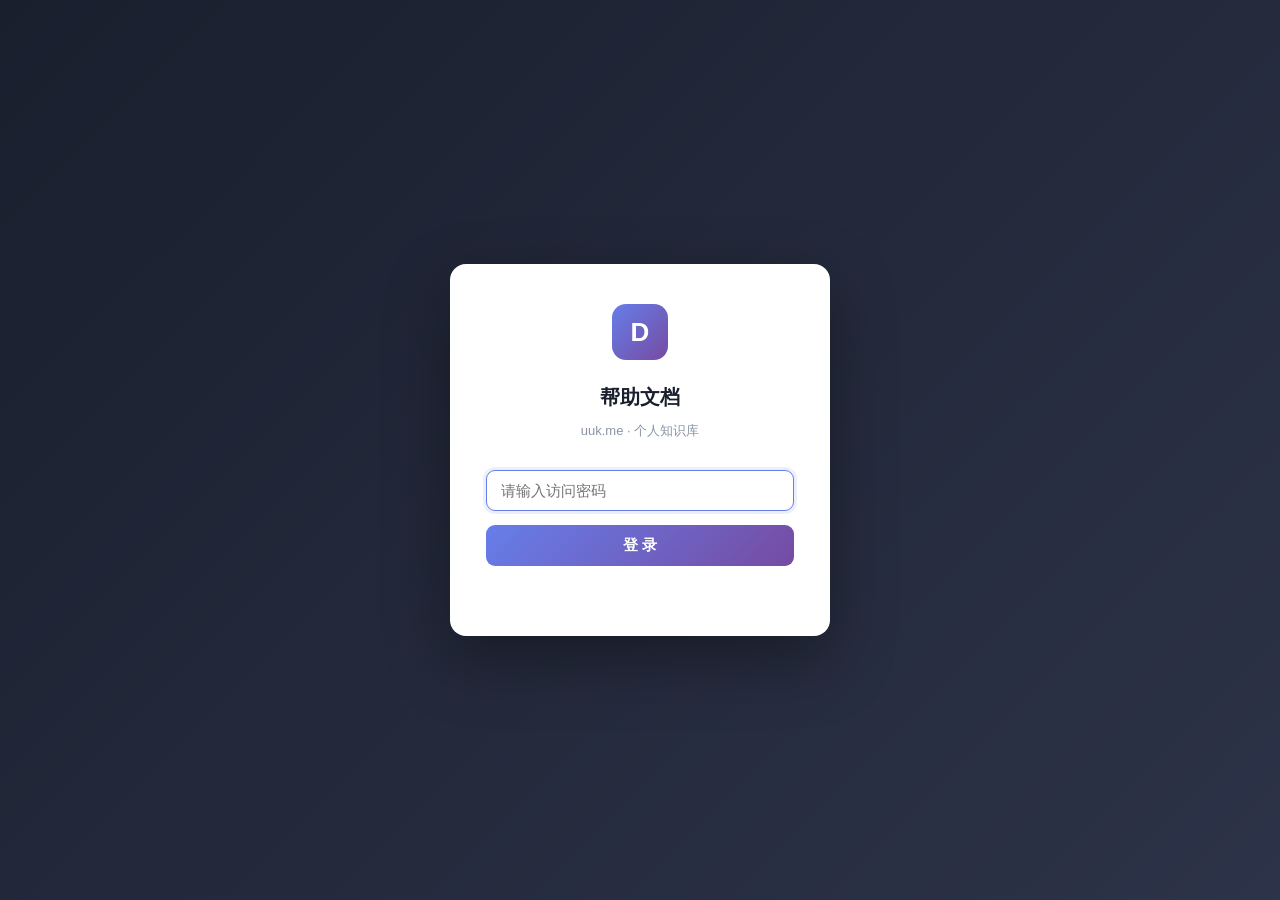
==== index.html @ 6629cc4a "Add auth, separate CSS/JS into external files, fix XSS, add CSP Co-authored-by: mzwrt <58111339+mzwr" ====
<!DOCTYPE html>
<html lang="zh-CN">
<head>
  <meta charset="UTF-8" />
  <meta name="viewport" content="width=device-width, initial-scale=1.0" />
  <meta http-equiv="Content-Security-Policy"
        content="default-src 'self'; style-src 'self'; script-src 'self'; img-src 'self' data:; connect-src 'self';" />
  <title>帮助文档 · uuk.me</title>
  <meta name="description" content="个人帮助文档中心 — 记录使用说明与操作指南" />
  <link rel="stylesheet" href="style.css" />
</head>
<body>

<!-- ===== Login Overlay ===== -->
<div class="login-overlay" id="loginOverlay">
  <div class="login-box">
    <div class="login-logo">D</div>
    <div class="login-title">帮助文档</div>
    <div class="login-sub">uuk.me · 个人知识库</div>
    <form id="loginForm" novalidate>
      <input class="login-input" id="loginPassword" type="password"
             placeholder="请输入访问密码" autocomplete="current-password" />
      <button class="login-btn" id="loginBtn" type="submit">登 录</button>
    </form>
    <div class="login-error" id="loginError"></div>
  </div>
</div>

<!-- Sidebar overlay (mobile) -->
<div class="sidebar-overlay" id="sidebarOverlay"></div>

<!-- Sidebar -->
<div class="app">
  <aside class="sidebar" id="sidebar">
    <div class="sidebar-logo">
      <div class="logo-icon">D</div>
      <div>
        <div class="logo-text">帮助文档</div>
        <div class="logo-sub">uuk.me · 个人知识库</div>
      </div>
    </div>

    <div class="sidebar-search">
      <input type="text" id="searchInput" placeholder="搜索文档…" />
    </div>

    <div class="sidebar-section">
      <div class="sidebar-section-title">分类</div>
      <div id="categoryList"></div>
    </div>

    <button class="add-cat-btn" id="addCatBtn">＋ 新建分类</button>

    <div class="sidebar-footer">
      © 2025 uuk.me · 个人专用
      &nbsp;·&nbsp;
      <button id="logoutBtn" class="logout-btn">退出登录</button>
    </div>
  </aside>

  <!-- Main -->
  <div class="main">
    <!-- Topbar -->
    <header class="topbar">
      <div class="topbar-left">
        <button class="hamburger" id="hamburgerBtn">
          <svg width="20" height="20" viewBox="0 0 24 24" fill="none" stroke="currentColor" stroke-width="2" stroke-linecap="round">
            <line x1="3" y1="6"  x2="21" y2="6"/>
            <line x1="3" y1="12" x2="21" y2="12"/>
            <line x1="3" y1="18" x2="21" y2="18"/>
          </svg>
        </button>
        <div class="topbar-title">帮助文档 <span id="currentCatName"></span></div>
      </div>
      <div class="topbar-actions">
        <button class="btn btn-secondary" id="exportBtn">
          <svg width="14" height="14" viewBox="0 0 24 24" fill="none" stroke="currentColor" stroke-width="2" stroke-linecap="round"><path d="M21 15v4a2 2 0 0 1-2 2H5a2 2 0 0 1-2-2v-4"/><polyline points="7 10 12 15 17 10"/><line x1="12" y1="15" x2="12" y2="3"/></svg>
          <span>导出</span>
        </button>
        <button class="btn btn-primary" id="addDocBtn">
          <svg width="14" height="14" viewBox="0 0 24 24" fill="none" stroke="currentColor" stroke-width="2" stroke-linecap="round"><line x1="12" y1="5" x2="12" y2="19"/><line x1="5" y1="12" x2="19" y2="12"/></svg>
          <span>新建文档</span>
        </button>
      </div>
    </header>

    <!-- Content -->
    <div class="content">
      <!-- Stats -->
      <div class="stats-bar" id="statsBar">
        <div class="stat-card">
          <div class="stat-icon blue">📄</div>
          <div>
            <div class="stat-label">全部文档</div>
            <div class="stat-value" id="statTotal">0</div>
          </div>
        </div>
        <div class="stat-card">
          <div class="stat-icon purple">🗂️</div>
          <div>
            <div class="stat-label">分类数量</div>
            <div class="stat-value" id="statCats">0</div>
          </div>
        </div>
        <div class="stat-card">
          <div class="stat-icon green">✅</div>
          <div>
            <div class="stat-label">本月新增</div>
            <div class="stat-value" id="statMonth">0</div>
          </div>
        </div>
      </div>

      <!-- Docs section -->
      <div class="section-header">
        <div class="section-title">
          <span id="sectionTitle">所有文档</span>
          <span class="badge" id="sectionBadge">0</span>
        </div>
      </div>

      <div class="docs-grid" id="docsGrid"></div>
      <div class="empty-state" id="emptyState">
        <div class="empty-icon">📭</div>
        <h3>暂无文档</h3>
        <p>点击右上角「新建文档」开始添加你的第一篇帮助文档</p>
      </div>
    </div>
  </div>
</div>

<!-- ===== Add / Edit Modal ===== -->
<div class="modal-overlay" id="docModal">
  <div class="modal">
    <div class="modal-header">
      <div class="modal-title" id="modalTitle">新建文档</div>
      <button class="modal-close" data-close-modal="docModal">✕</button>
    </div>
    <div class="modal-body">
      <div class="form-group">
        <label class="form-label">标题 <span class="req">*</span></label>
        <input class="form-control" id="docTitle" type="text" placeholder="输入文档标题" maxlength="100" />
      </div>
      <div class="form-group">
        <label class="form-label">分类 <span class="req">*</span></label>
        <select class="form-control" id="docCategory"></select>
      </div>
      <div class="form-group">
        <label class="form-label">内容 <span class="req">*</span></label>
        <textarea class="form-control doc-content-textarea" id="docContent" placeholder="输入文档内容，支持换行…"></textarea>
      </div>
    </div>
    <div class="modal-footer">
      <button class="btn btn-secondary" data-close-modal="docModal">取消</button>
      <button class="btn btn-primary" id="saveDocBtn">保存文档</button>
    </div>
  </div>
</div>

<!-- ===== Detail Modal ===== -->
<div class="modal-overlay" id="detailModal">
  <div class="modal">
    <div class="modal-header">
      <div class="modal-title" id="detailTitle"></div>
      <button class="modal-close" data-close-modal="detailModal">✕</button>
    </div>
    <div class="modal-body">
      <div class="detail-tag-wrap">
        <span class="doc-card-tag" id="detailTag"></span>
      </div>
      <div class="detail-content" id="detailContent"></div>
      <div class="detail-meta" id="detailMeta"></div>
    </div>
    <div class="modal-footer">
      <button class="btn btn-secondary" data-close-modal="detailModal">关闭</button>
      <button class="btn btn-primary" id="detailEditBtn">编辑</button>
    </div>
  </div>
</div>

<!-- ===== Confirm Modal ===== -->
<div class="modal-overlay" id="confirmModal">
  <div class="modal confirm-modal">
    <div class="confirm-icon">🗑️</div>
    <div class="confirm-title">确认删除</div>
    <div class="confirm-text" id="confirmText">确定要删除这篇文档吗？此操作不可撤销。</div>
    <div class="modal-footer modal-footer-center">
      <button class="btn btn-secondary" data-close-modal="confirmModal">取消</button>
      <button class="btn btn-danger" id="confirmOkBtn">确认删除</button>
    </div>
  </div>
</div>

<!-- ===== Add Category Modal ===== -->
<div class="modal-overlay" id="catModal">
  <div class="modal modal-sm">
    <div class="modal-header">
      <div class="modal-title">新建分类</div>
      <button class="modal-close" data-close-modal="catModal">✕</button>
    </div>
    <div class="modal-body">
      <div class="form-group">
        <label class="form-label">分类名称 <span class="req">*</span></label>
        <input class="form-control" id="catName" type="text" placeholder="输入分类名称" maxlength="30" />
      </div>
    </div>
    <div class="modal-footer">
      <button class="btn btn-secondary" data-close-modal="catModal">取消</button>
      <button class="btn btn-primary" id="saveCatBtn">创建分类</button>
    </div>
  </div>
</div>

<!-- Toast container -->
<div class="toast-container" id="toastContainer"></div>

<script src="app.js"></script>
</body>
</html>
---- style.css ----
/* ===== Reset & Base ===== */
*, *::before, *::after { box-sizing: border-box; margin: 0; padding: 0; }
html { font-size: 16px; scroll-behavior: smooth; }
body {
  font-family: -apple-system, BlinkMacSystemFont, "Segoe UI", Roboto, "Helvetica Neue", Arial, sans-serif;
  background: #f5f6fa;
  color: #2c3e50;
  line-height: 1.7;
  min-height: 100vh;
}
a { color: inherit; text-decoration: none; }

/* ===== Layout ===== */
.app { display: flex; min-height: 100vh; }

/* ===== Login overlay ===== */
.login-overlay {
  position: fixed; inset: 0;
  background: linear-gradient(135deg, #1a1f2e 0%, #2d3348 100%);
  z-index: 9999;
  display: flex; align-items: center; justify-content: center;
}
.login-box {
  background: #fff;
  border-radius: 16px;
  padding: 40px 36px;
  width: 100%; max-width: 380px;
  box-shadow: 0 24px 64px rgba(0,0,0,.35);
  text-align: center;
}
.login-logo {
  width: 56px; height: 56px;
  background: linear-gradient(135deg, #667eea 0%, #764ba2 100%);
  border-radius: 14px;
  display: flex; align-items: center; justify-content: center;
  color: #fff; font-size: 26px; font-weight: 700;
  margin: 0 auto 20px;
}
.login-title { font-size: 20px; font-weight: 700; color: #1a1f2e; margin-bottom: 6px; }
.login-sub { font-size: 13px; color: #8a94a6; margin-bottom: 28px; }
.login-input {
  width: 100%;
  border: 1.5px solid #e0e4f0;
  border-radius: 9px;
  padding: 11px 14px;
  font-size: 15px;
  color: #2c3e50;
  outline: none;
  transition: border-color .2s, box-shadow .2s;
  background: #fafbff;
  margin-bottom: 14px;
}
.login-input:focus { border-color: #667eea; box-shadow: 0 0 0 3px rgba(102,126,234,.12); background: #fff; }
#loginForm { width: 100%; }
.login-btn {
  width: 100%;
  padding: 11px;
  background: linear-gradient(135deg, #667eea, #764ba2);
  color: #fff;
  border: none;
  border-radius: 9px;
  font-size: 15px;
  font-weight: 600;
  cursor: pointer;
  transition: opacity .18s, transform .18s;
}
.login-btn:hover { opacity: .9; transform: translateY(-1px); }
.login-error {
  margin-top: 12px;
  font-size: 13px; color: #e53e3e;
  min-height: 18px;
}

/* ===== Sidebar ===== */
.sidebar {
  width: 260px;
  min-width: 260px;
  background: #1a1f2e;
  color: #c8d0e0;
  display: flex;
  flex-direction: column;
  position: fixed;
  top: 0; left: 0; bottom: 0;
  overflow-y: auto;
  z-index: 100;
  transition: transform .3s ease;
}
.sidebar-logo {
  padding: 24px 20px 16px;
  border-bottom: 1px solid #2d3348;
  display: flex;
  align-items: center;
  gap: 10px;
}
.sidebar-logo .logo-icon {
  width: 36px; height: 36px;
  background: linear-gradient(135deg, #667eea 0%, #764ba2 100%);
  border-radius: 8px;
  display: flex; align-items: center; justify-content: center;
  color: #fff;
  font-size: 18px;
  font-weight: 700;
  flex-shrink: 0;
}
.sidebar-logo .logo-text { font-size: 15px; font-weight: 600; color: #e8ecf3; line-height: 1.3; }
.sidebar-logo .logo-sub  { font-size: 11px; color: #6b7a9a; }

/* Search */
.sidebar-search { padding: 14px 16px; }
.sidebar-search input {
  width: 100%;
  background: #252b3b;
  border: 1px solid #2d3348;
  border-radius: 6px;
  padding: 8px 12px 8px 34px;
  color: #c8d0e0;
  font-size: 13px;
  outline: none;
  transition: border-color .2s;
  background-image: url("data:image/svg+xml,%3Csvg xmlns='http://www.w3.org/2000/svg' width='14' height='14' viewBox='0 0 24 24' fill='none' stroke='%236b7a9a' stroke-width='2' stroke-linecap='round' stroke-linejoin='round'%3E%3Ccircle cx='11' cy='11' r='8'/%3E%3Cline x1='21' y1='21' x2='16.65' y2='16.65'/%3E%3C/svg%3E");
  background-repeat: no-repeat;
  background-position: 10px center;
}
.sidebar-search input:focus { border-color: #667eea; }
.sidebar-search input::placeholder { color: #4a5568; }

/* Category list */
.sidebar-section { padding: 8px 0; }
.sidebar-section-title {
  padding: 6px 20px;
  font-size: 10px;
  letter-spacing: .1em;
  text-transform: uppercase;
  color: #4a5568;
  font-weight: 600;
}
.cat-item {
  display: flex;
  align-items: center;
  justify-content: space-between;
  padding: 8px 20px;
  cursor: pointer;
  border-radius: 0;
  transition: background .15s;
  font-size: 13.5px;
  gap: 6px;
}
.cat-item:hover { background: #252b3b; }
.cat-item.active { background: #2d3348; color: #a78bfa; }
.cat-item .cat-name { flex: 1; }
.cat-item .cat-count {
  background: #2d3348;
  color: #6b7a9a;
  border-radius: 10px;
  padding: 1px 7px;
  font-size: 11px;
}
.cat-item.active .cat-count { background: #3d2f6e; color: #a78bfa; }

/* Add category btn */
.add-cat-btn {
  margin: 4px 16px 16px;
  width: calc(100% - 32px);
  padding: 7px;
  background: transparent;
  border: 1px dashed #2d3348;
  border-radius: 6px;
  color: #4a5568;
  font-size: 12px;
  cursor: pointer;
  transition: all .2s;
}
.add-cat-btn:hover { border-color: #667eea; color: #667eea; background: #1f2535; }

/* Sidebar footer */
.sidebar-footer {
  margin-top: auto;
  padding: 12px 16px;
  border-top: 1px solid #2d3348;
  font-size: 11px;
  color: #4a5568;
  text-align: center;
}

/* ===== Main content ===== */
.main {
  margin-left: 260px;
  flex: 1;
  display: flex;
  flex-direction: column;
  min-height: 100vh;
}

/* Top bar */
.topbar {
  background: #fff;
  border-bottom: 1px solid #e8ecf3;
  padding: 0 32px;
  height: 60px;
  display: flex;
  align-items: center;
  justify-content: space-between;
  position: sticky;
  top: 0;
  z-index: 50;
}
.topbar-title { font-size: 17px; font-weight: 600; color: #1a1f2e; }
.topbar-title span { color: #667eea; }
.topbar-actions { display: flex; gap: 10px; align-items: center; }
.btn {
  display: inline-flex; align-items: center; gap: 6px;
  padding: 8px 16px;
  border-radius: 7px;
  font-size: 13.5px;
  font-weight: 500;
  cursor: pointer;
  border: none;
  transition: all .18s;
}
.btn-primary { background: linear-gradient(135deg, #667eea, #764ba2); color: #fff; }
.btn-primary:hover { opacity: .9; transform: translateY(-1px); box-shadow: 0 4px 12px rgba(102,126,234,.4); }
.btn-secondary { background: #f0f2fa; color: #4a5568; border: 1px solid #e0e4f0; }
.btn-secondary:hover { background: #e8ecf8; color: #2c3e50; }
.hamburger {
  display: none;
  background: none; border: none; cursor: pointer;
  padding: 6px; color: #4a5568;
}

/* Content area */
.content { padding: 28px 32px; flex: 1; }

/* Stats bar */
.stats-bar {
  display: flex; gap: 16px; margin-bottom: 24px; flex-wrap: wrap;
}
.stat-card {
  background: #fff;
  border-radius: 10px;
  padding: 14px 20px;
  flex: 1; min-width: 120px;
  border: 1px solid #e8ecf3;
  display: flex; align-items: center; gap: 12px;
}
.stat-icon {
  width: 38px; height: 38px; border-radius: 9px;
  display: flex; align-items: center; justify-content: center;
  font-size: 18px;
}
.stat-icon.blue { background: #eff2ff; }
.stat-icon.purple { background: #f3f0ff; }
.stat-icon.green { background: #f0fdf4; }
.stat-label { font-size: 11px; color: #8a94a6; text-transform: uppercase; letter-spacing: .05em; }
.stat-value { font-size: 22px; font-weight: 700; color: #1a1f2e; line-height: 1.1; }

/* Section header */
.section-header {
  display: flex; align-items: center; justify-content: space-between;
  margin-bottom: 16px;
}
.section-title { font-size: 15px; font-weight: 600; color: #1a1f2e; display: flex; align-items: center; gap: 8px; }
.section-title .badge {
  background: #eff2ff; color: #667eea;
  border-radius: 20px; padding: 2px 9px; font-size: 12px; font-weight: 600;
}

/* Doc cards grid */
.docs-grid {
  display: grid;
  grid-template-columns: repeat(auto-fill, minmax(300px, 1fr));
  gap: 16px;
  margin-bottom: 32px;
}
.doc-card {
  background: #fff;
  border-radius: 12px;
  border: 1px solid #e8ecf3;
  padding: 20px;
  position: relative;
  transition: box-shadow .2s, transform .2s;
  cursor: pointer;
}
.doc-card:hover { box-shadow: 0 4px 20px rgba(0,0,0,.08); transform: translateY(-2px); }
.doc-card-header { display: flex; align-items: flex-start; justify-content: space-between; margin-bottom: 10px; gap: 8px; }
.doc-card-title { font-size: 15px; font-weight: 600; color: #1a1f2e; flex: 1; }
.doc-card-actions { display: flex; gap: 6px; opacity: 0; transition: opacity .15s; flex-shrink: 0; }
.doc-card:hover .doc-card-actions { opacity: 1; }
.icon-btn {
  width: 28px; height: 28px;
  border-radius: 6px; border: none; cursor: pointer;
  display: flex; align-items: center; justify-content: center;
  font-size: 13px;
  transition: all .15s;
}
.icon-btn.edit { background: #eff2ff; color: #667eea; }
.icon-btn.edit:hover { background: #667eea; color: #fff; }
.icon-btn.delete { background: #fff0f0; color: #e53e3e; }
.icon-btn.delete:hover { background: #e53e3e; color: #fff; }
.doc-card-tag {
  display: inline-flex; align-items: center;
  background: #f5f0ff; color: #7c3aed;
  border-radius: 5px; padding: 2px 8px;
  font-size: 11px; font-weight: 500;
  margin-bottom: 8px;
}
.doc-card-body {
  font-size: 13.5px; color: #5a6882; line-height: 1.65;
  display: -webkit-box; -webkit-line-clamp: 4;
  -webkit-box-orient: vertical; overflow: hidden;
  white-space: pre-wrap;
  word-break: break-word;
}
.doc-card-footer {
  margin-top: 14px;
  padding-top: 12px;
  border-top: 1px solid #f0f2fa;
  display: flex; align-items: center; justify-content: space-between;
  font-size: 11.5px; color: #8a94a6;
}
.doc-card-date { display: flex; align-items: center; gap: 4px; }

/* Empty state */
.empty-state {
  text-align: center; padding: 60px 20px; color: #8a94a6;
  display: none;
}
.empty-state .empty-icon { font-size: 52px; margin-bottom: 16px; }
.empty-state h3 { font-size: 17px; color: #4a5568; margin-bottom: 6px; }
.empty-state p { font-size: 13.5px; }

/* ===== Modal ===== */
.modal-overlay {
  position: fixed; inset: 0;
  background: rgba(10,14,26,.55);
  backdrop-filter: blur(3px);
  z-index: 200;
  display: none; align-items: center; justify-content: center;
  padding: 16px;
}
.modal-overlay.open { display: flex; }
.modal {
  background: #fff;
  border-radius: 14px;
  width: 100%; max-width: 560px;
  max-height: 90vh;
  overflow-y: auto;
  box-shadow: 0 20px 60px rgba(0,0,0,.18);
  animation: modalIn .2s ease;
}
@keyframes modalIn {
  from { opacity: 0; transform: translateY(16px) scale(.97); }
  to   { opacity: 1; transform: none; }
}
.modal-header {
  padding: 22px 24px 16px;
  border-bottom: 1px solid #f0f2fa;
  display: flex; align-items: center; justify-content: space-between;
}
.modal-title { font-size: 17px; font-weight: 700; color: #1a1f2e; }
.modal-close {
  width: 30px; height: 30px; border-radius: 7px;
  background: #f5f6fa; border: none; cursor: pointer;
  display: flex; align-items: center; justify-content: center;
  font-size: 17px; color: #6b7a9a; transition: all .15s;
}
.modal-close:hover { background: #e53e3e; color: #fff; }
.modal-body { padding: 20px 24px; }
.form-group { margin-bottom: 18px; }
.form-label {
  display: block; margin-bottom: 6px;
  font-size: 13px; font-weight: 600; color: #4a5568;
}
.form-label .req { color: #e53e3e; margin-left: 2px; }
.form-control {
  width: 100%;
  border: 1.5px solid #e0e4f0;
  border-radius: 8px;
  padding: 9px 12px;
  font-size: 14px;
  color: #2c3e50;
  outline: none;
  transition: border-color .2s, box-shadow .2s;
  font-family: inherit;
  background: #fafbff;
}
.form-control:focus { border-color: #667eea; box-shadow: 0 0 0 3px rgba(102,126,234,.12); background: #fff; }
textarea.form-control { resize: vertical; min-height: 120px; line-height: 1.6; }
select.form-control { cursor: pointer; }
.modal-footer {
  padding: 14px 24px 22px;
  display: flex; justify-content: flex-end; gap: 10px;
}

/* Confirm modal */
.confirm-modal { max-width: 400px; text-align: center; }
.confirm-icon { font-size: 44px; margin: 24px 0 8px; }
.confirm-title { font-size: 18px; font-weight: 700; margin-bottom: 8px; color: #1a1f2e; }
.confirm-text { font-size: 14px; color: #6b7a9a; padding: 0 24px 20px; }

/* Detail modal */
.detail-content {
  font-size: 14.5px; color: #2c3e50; line-height: 1.8;
  white-space: pre-wrap; word-break: break-word;
}
.detail-meta {
  margin-top: 20px; padding-top: 16px;
  border-top: 1px solid #f0f2fa;
  display: flex; gap: 20px; flex-wrap: wrap;
  font-size: 12px; color: #8a94a6;
}
.detail-meta span { display: flex; align-items: center; gap: 5px; }

/* Toast */
.toast-container {
  position: fixed; top: 20px; right: 24px;
  z-index: 999;
  display: flex; flex-direction: column; gap: 8px;
}
.toast {
  background: #1a1f2e;
  color: #e8ecf3;
  padding: 12px 18px;
  border-radius: 9px;
  font-size: 13.5px;
  display: flex; align-items: center; gap: 10px;
  box-shadow: 0 4px 20px rgba(0,0,0,.2);
  animation: toastIn .25s ease;
  max-width: 280px;
}
.toast.success { border-left: 3px solid #48bb78; }
.toast.error   { border-left: 3px solid #e53e3e; }
.toast.info    { border-left: 3px solid #667eea; }
@keyframes toastIn {
  from { opacity: 0; transform: translateX(20px); }
  to   { opacity: 1; transform: none; }
}

/* Sidebar overlay for mobile */
.sidebar-overlay {
  display: none;
  position: fixed; inset: 0;
  background: rgba(0,0,0,.5);
  z-index: 99;
}

/* ===== Utility classes (replace inline styles) ===== */
.topbar-left { display: flex; align-items: center; gap: 12px; }
.logout-btn { background: none; border: none; color: inherit; cursor: pointer; font-size: 11px; padding: 0; }
.doc-content-textarea { min-height: 160px; }
.detail-tag-wrap { margin-bottom: 10px; }
.modal-footer-center { justify-content: center; }
.btn-danger { background: #e53e3e; color: #fff; }
.modal-sm { max-width: 400px; }

/* ===== Responsive ===== */
@media (max-width: 768px) {
  .sidebar {
    transform: translateX(-100%);
  }
  .sidebar.open {
    transform: translateX(0);
    box-shadow: 4px 0 24px rgba(0,0,0,.25);
  }
  .sidebar-overlay.open { display: block; }
  .main { margin-left: 0; }
  .topbar { padding: 0 16px; }
  .hamburger { display: flex; align-items: center; justify-content: center; }
  .content { padding: 20px 16px; }
  .docs-grid { grid-template-columns: 1fr; }
  .stats-bar { gap: 10px; }
  .topbar-title { font-size: 15px; }
}
@media (max-width: 480px) {
  .stat-card { min-width: 100%; }
  .topbar-actions .btn span { display: none; }
}
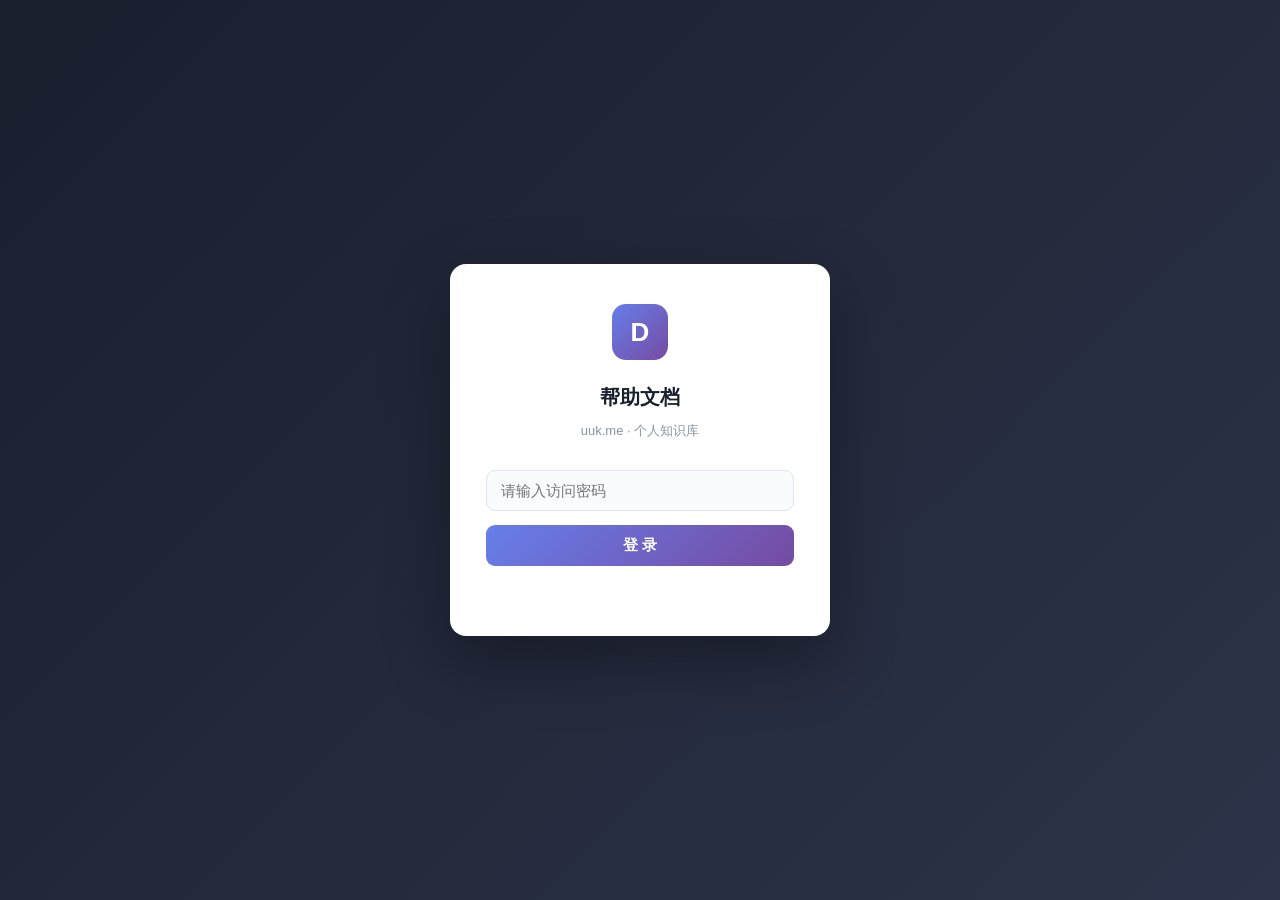
==== commit a8958fe2: "Security hardening round 2: brute-force protection, data validation, image support Co-authored-by: m" ====
--- a/index.html
+++ b/index.html
@@ -149,6 +149,16 @@
         <label class="form-label">内容 <span class="req">*</span></label>
         <textarea class="form-control doc-content-textarea" id="docContent" placeholder="输入文档内容，支持换行…"></textarea>
       </div>
+      <div class="form-group">
+        <label class="form-label">图片（可选）</label>
+        <div class="img-upload-wrap">
+          <label class="btn btn-secondary img-file-label" for="imgFileInput">📁 选择图片</label>
+          <input type="file" id="imgFileInput" accept="image/*" class="img-file-input" />
+          <button class="btn btn-secondary" id="clearImgBtn" type="button">✕ 移除</button>
+        </div>
+        <div id="imgPreview" class="img-preview-wrap"></div>
+        <div class="img-hint">支持 JPG / PNG / GIF / WebP，建议 1 MB 以内；图片以 Base64 格式存储于本地</div>
+      </div>
     </div>
     <div class="modal-footer">
       <button class="btn btn-secondary" data-close-modal="docModal">取消</button>
@@ -168,6 +178,7 @@
       <div class="detail-tag-wrap">
         <span class="doc-card-tag" id="detailTag"></span>
       </div>
+      <div id="detailImageWrap" class="detail-image-wrap"></div>
       <div class="detail-content" id="detailContent"></div>
       <div class="detail-meta" id="detailMeta"></div>
     </div>
--- a/style.css
+++ b/style.css
@@ -441,6 +441,53 @@
   position: fixed; inset: 0;
   background: rgba(0,0,0,.5);
   z-index: 99;
+}
+
+/* ===== Image upload in doc modal ===== */
+.img-upload-wrap {
+  display: flex; align-items: center; gap: 8px; flex-wrap: wrap;
+  margin-bottom: 10px;
+}
+.img-file-input { display: none; }
+.img-preview-wrap {
+  margin-bottom: 8px;
+  border-radius: 8px;
+  overflow: hidden;
+  max-width: 100%;
+}
+.img-preview-img {
+  max-width: 100%; max-height: 180px;
+  border-radius: 8px;
+  display: block;
+  border: 1px solid #e0e4f0;
+}
+.img-hint { font-size: 11.5px; color: #8a94a6; }
+
+/* Image thumbnail in doc card */
+.doc-card-img {
+  margin-bottom: 8px;
+  border-radius: 7px;
+  overflow: hidden;
+  max-height: 140px;
+}
+.doc-card-img img {
+  width: 100%; max-height: 140px;
+  object-fit: cover;
+  display: block;
+}
+
+/* Image in detail modal */
+.detail-image-wrap {
+  margin-bottom: 14px;
+  border-radius: 10px;
+  overflow: hidden;
+}
+.detail-image {
+  max-width: 100%; max-height: 360px;
+  object-fit: contain;
+  display: block;
+  border-radius: 10px;
+  border: 1px solid #e0e4f0;
 }
 
 /* ===== Utility classes (replace inline styles) ===== */
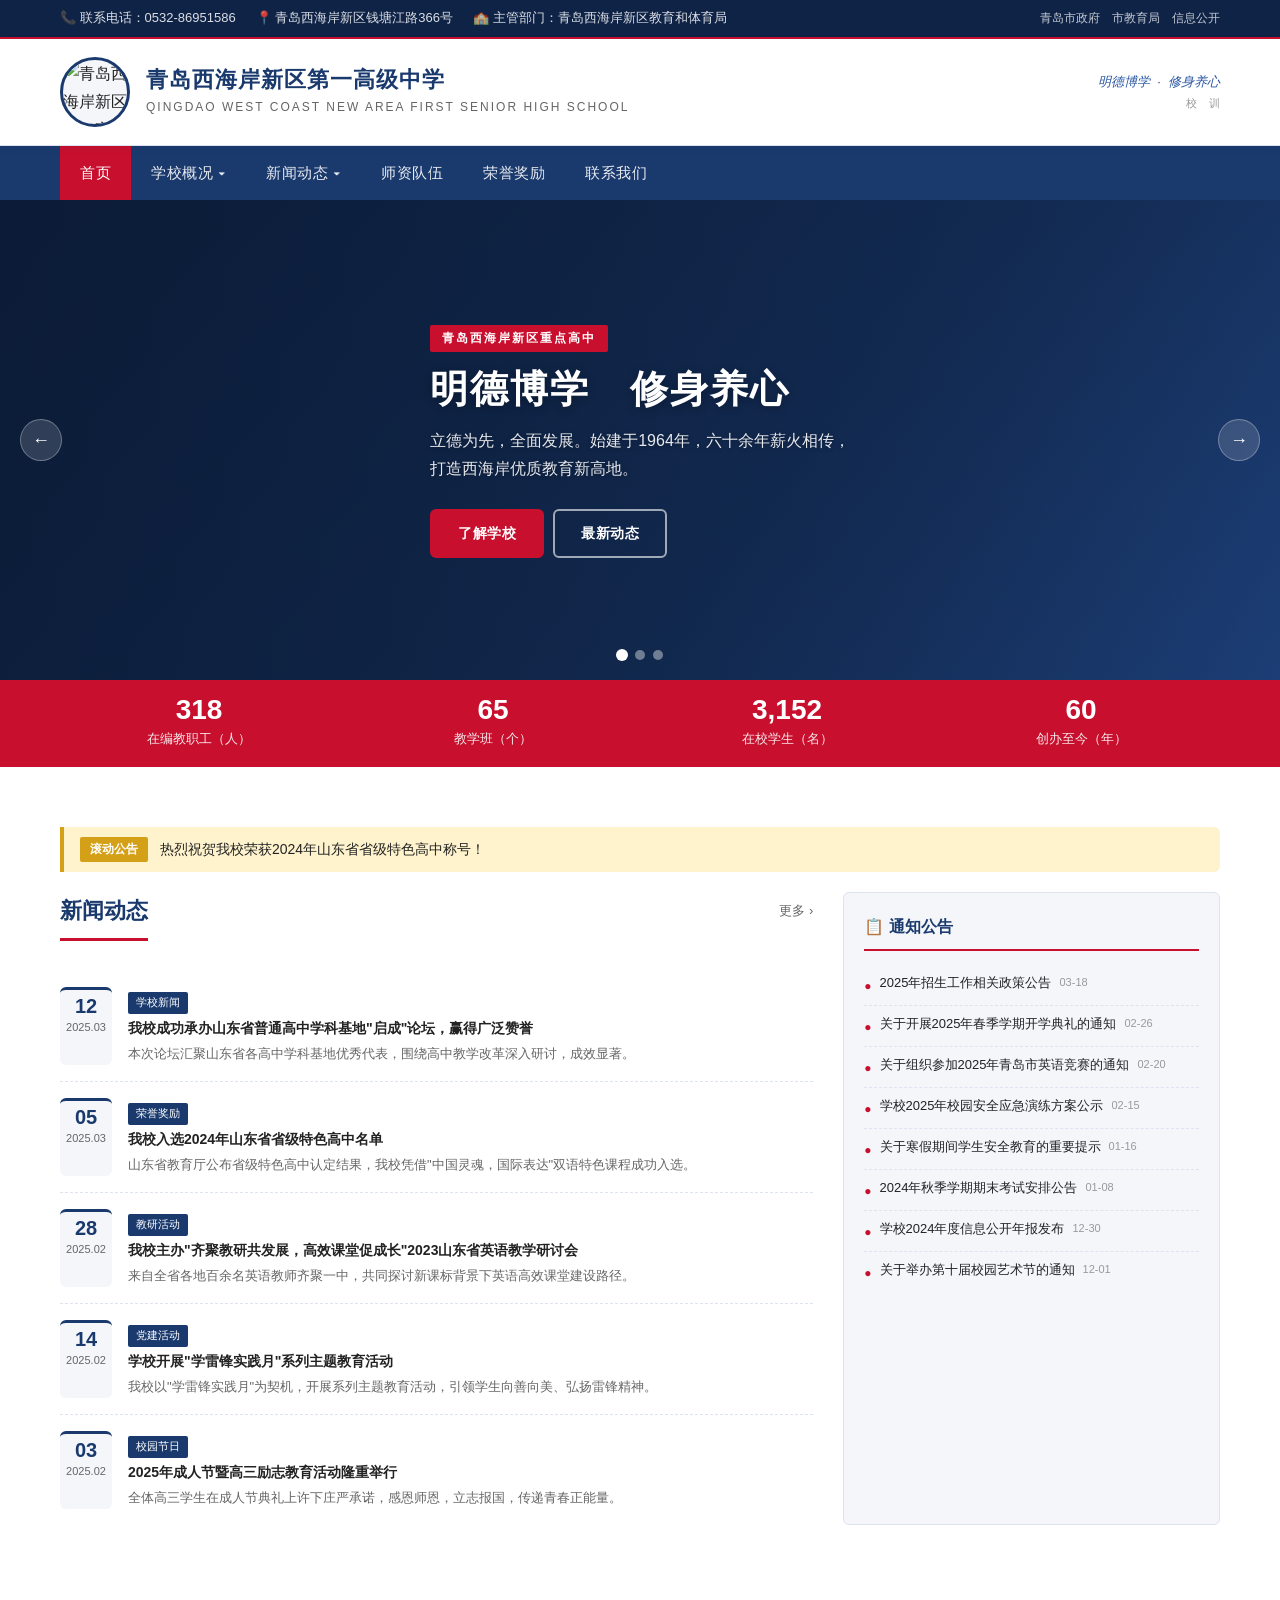
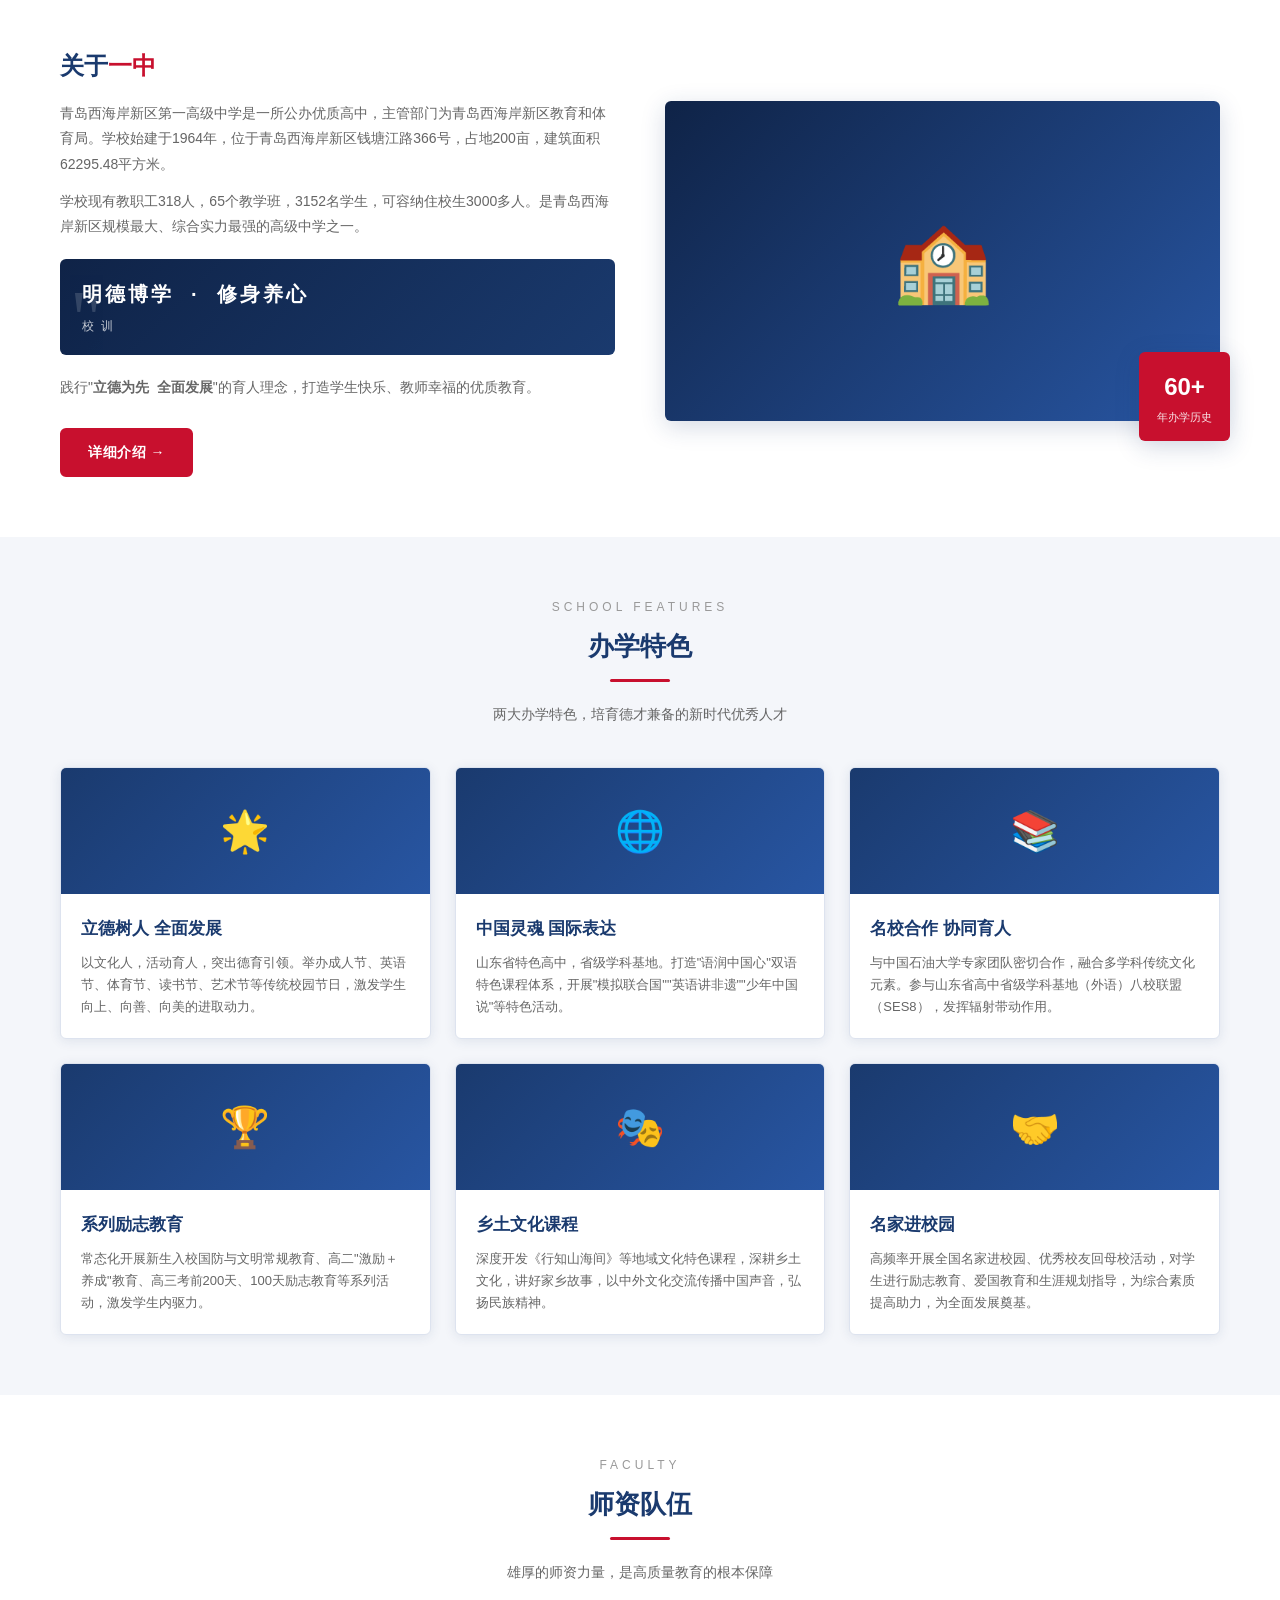
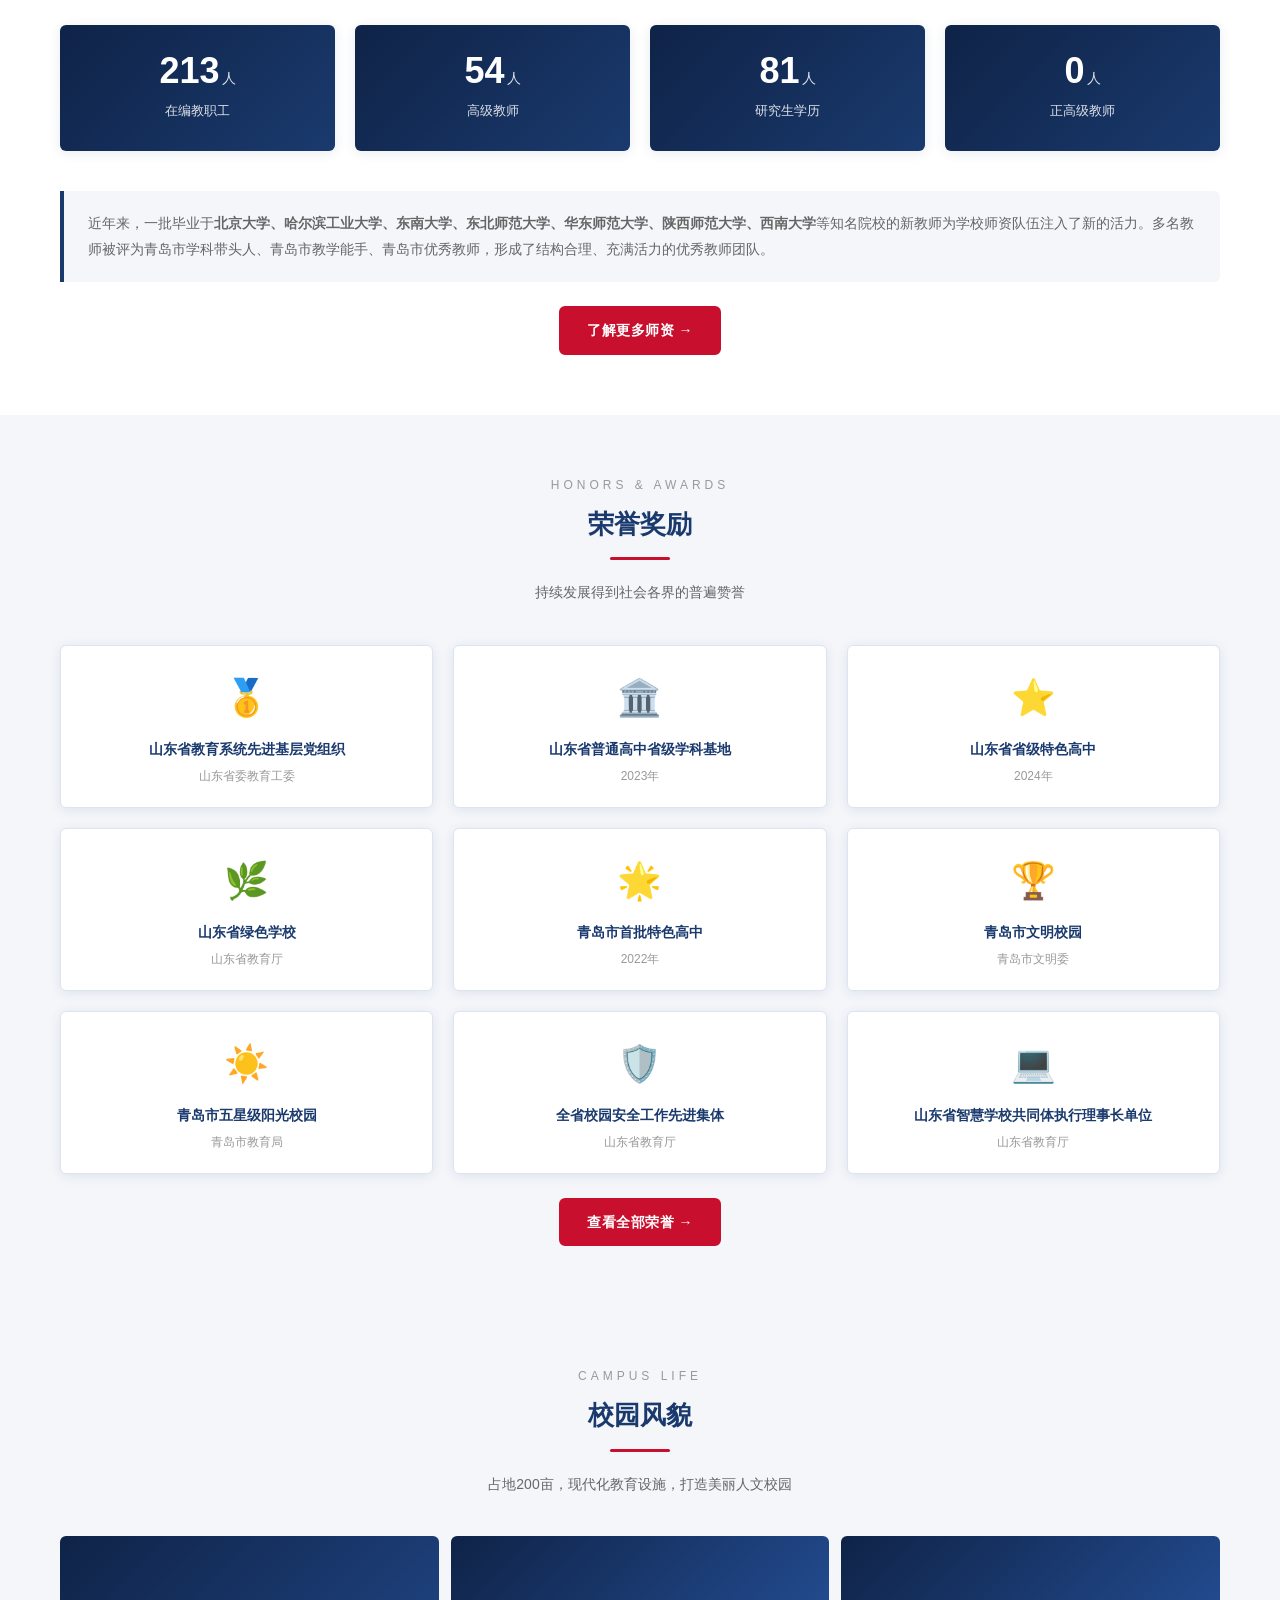
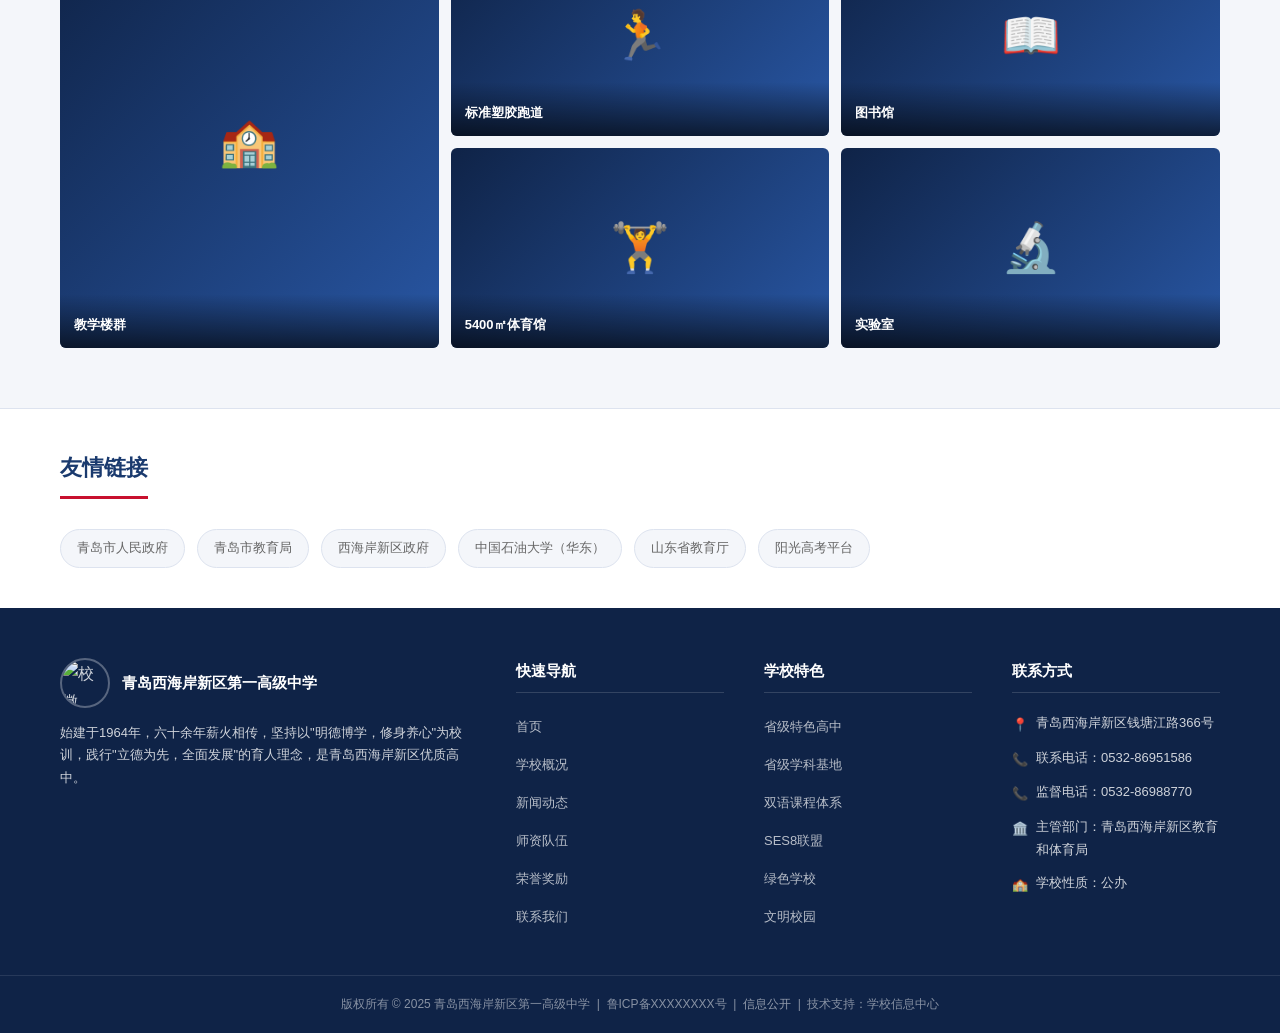
==== commit d362b709: "Add school website for 青岛西海岸新区第一高级中学 Co-authored-by: mzwrt <58111339+mzwrt@users.noreply.github.com>" ====
--- a/index.html
+++ b/index.html
@@ -3,228 +3,547 @@
 <head>
   <meta charset="UTF-8" />
   <meta name="viewport" content="width=device-width, initial-scale=1.0" />
-  <meta http-equiv="Content-Security-Policy"
-        content="default-src 'self'; style-src 'self'; script-src 'self'; img-src 'self' data:; connect-src 'self';" />
-  <title>帮助文档 · uuk.me</title>
-  <meta name="description" content="个人帮助文档中心 — 记录使用说明与操作指南" />
-  <link rel="stylesheet" href="style.css" />
+  <meta name="description" content="青岛西海岸新区第一高级中学官方网站 - 明德博学，修身养心" />
+  <title>青岛西海岸新区第一高级中学</title>
+  <link rel="icon" href="https://avatars.githubusercontent.com/qdmzal" type="image/jpeg" />
+  <link rel="stylesheet" href="css/style.css" />
 </head>
 <body>
 
-<!-- ===== Login Overlay ===== -->
-<div class="login-overlay" id="loginOverlay">
-  <div class="login-box">
-    <div class="login-logo">D</div>
-    <div class="login-title">帮助文档</div>
-    <div class="login-sub">uuk.me · 个人知识库</div>
-    <form id="loginForm" novalidate>
-      <input class="login-input" id="loginPassword" type="password"
-             placeholder="请输入访问密码" autocomplete="current-password" />
-      <button class="login-btn" id="loginBtn" type="submit">登 录</button>
-    </form>
-    <div class="login-error" id="loginError"></div>
+  <!-- ===== TOP BAR ===== -->
+  <div id="top-bar">
+    <div class="container">
+      <div class="top-info">
+        <span>📞 联系电话：0532-86951586</span>
+        <span>📍 青岛西海岸新区钱塘江路366号</span>
+        <span>🏫 主管部门：青岛西海岸新区教育和体育局</span>
+      </div>
+      <div class="top-links">
+        <a href="https://www.qingdao.gov.cn/" target="_blank" rel="noopener">青岛市政府</a>
+        <a href="https://jyj.qingdao.gov.cn/" target="_blank" rel="noopener">市教育局</a>
+        <a href="contact.html">信息公开</a>
+      </div>
+    </div>
   </div>
-</div>
-
-<!-- Sidebar overlay (mobile) -->
-<div class="sidebar-overlay" id="sidebarOverlay"></div>
-
-<!-- Sidebar -->
-<div class="app">
-  <aside class="sidebar" id="sidebar">
-    <div class="sidebar-logo">
-      <div class="logo-icon">D</div>
-      <div>
-        <div class="logo-text">帮助文档</div>
-        <div class="logo-sub">uuk.me · 个人知识库</div>
-      </div>
-    </div>
-
-    <div class="sidebar-search">
-      <input type="text" id="searchInput" placeholder="搜索文档…" />
-    </div>
-
-    <div class="sidebar-section">
-      <div class="sidebar-section-title">分类</div>
-      <div id="categoryList"></div>
-    </div>
-
-    <button class="add-cat-btn" id="addCatBtn">＋ 新建分类</button>
-
-    <div class="sidebar-footer">
-      © 2025 uuk.me · 个人专用
-      &nbsp;·&nbsp;
-      <button id="logoutBtn" class="logout-btn">退出登录</button>
-    </div>
-  </aside>
-
-  <!-- Main -->
-  <div class="main">
-    <!-- Topbar -->
-    <header class="topbar">
-      <div class="topbar-left">
-        <button class="hamburger" id="hamburgerBtn">
-          <svg width="20" height="20" viewBox="0 0 24 24" fill="none" stroke="currentColor" stroke-width="2" stroke-linecap="round">
-            <line x1="3" y1="6"  x2="21" y2="6"/>
-            <line x1="3" y1="12" x2="21" y2="12"/>
-            <line x1="3" y1="18" x2="21" y2="18"/>
-          </svg>
-        </button>
-        <div class="topbar-title">帮助文档 <span id="currentCatName"></span></div>
-      </div>
-      <div class="topbar-actions">
-        <button class="btn btn-secondary" id="exportBtn">
-          <svg width="14" height="14" viewBox="0 0 24 24" fill="none" stroke="currentColor" stroke-width="2" stroke-linecap="round"><path d="M21 15v4a2 2 0 0 1-2 2H5a2 2 0 0 1-2-2v-4"/><polyline points="7 10 12 15 17 10"/><line x1="12" y1="15" x2="12" y2="3"/></svg>
-          <span>导出</span>
-        </button>
-        <button class="btn btn-primary" id="addDocBtn">
-          <svg width="14" height="14" viewBox="0 0 24 24" fill="none" stroke="currentColor" stroke-width="2" stroke-linecap="round"><line x1="12" y1="5" x2="12" y2="19"/><line x1="5" y1="12" x2="19" y2="12"/></svg>
-          <span>新建文档</span>
-        </button>
-      </div>
-    </header>
-
-    <!-- Content -->
-    <div class="content">
-      <!-- Stats -->
-      <div class="stats-bar" id="statsBar">
-        <div class="stat-card">
-          <div class="stat-icon blue">📄</div>
-          <div>
-            <div class="stat-label">全部文档</div>
-            <div class="stat-value" id="statTotal">0</div>
-          </div>
-        </div>
-        <div class="stat-card">
-          <div class="stat-icon purple">🗂️</div>
-          <div>
-            <div class="stat-label">分类数量</div>
-            <div class="stat-value" id="statCats">0</div>
-          </div>
-        </div>
-        <div class="stat-card">
-          <div class="stat-icon green">✅</div>
-          <div>
-            <div class="stat-label">本月新增</div>
-            <div class="stat-value" id="statMonth">0</div>
-          </div>
-        </div>
-      </div>
-
-      <!-- Docs section -->
+
+  <!-- ===== HEADER ===== -->
+  <header id="main-header">
+    <div class="container">
+      <a class="header-brand" href="index.html">
+        <img class="header-logo"
+             src="https://avatars.githubusercontent.com/qdmzal"
+             alt="青岛西海岸新区第一高级中学校徽" />
+        <div class="header-title">
+          <h1>青岛西海岸新区第一高级中学</h1>
+          <div class="subtitle">QINGDAO WEST COAST NEW AREA FIRST SENIOR HIGH SCHOOL</div>
+        </div>
+      </a>
+      <div class="header-motto">
+        <div class="motto-text">明德博学 &nbsp;·&nbsp; 修身养心</div>
+        <div class="motto-label">校&nbsp;&nbsp;&nbsp;&nbsp;训</div>
+      </div>
+    </div>
+  </header>
+
+  <!-- ===== NAVIGATION ===== -->
+  <nav id="main-nav">
+    <div class="container">
+      <ul class="nav-list" id="nav-list">
+        <li><a href="index.html">首页</a></li>
+        <li>
+          <a href="about.html">学校概况 ▾</a>
+          <ul class="dropdown">
+            <li><a href="about.html#intro">学校简介</a></li>
+            <li><a href="about.html#history">历史沿革</a></li>
+            <li><a href="about.html#conditions">办学条件</a></li>
+            <li><a href="about.html#features">办学特色</a></li>
+          </ul>
+        </li>
+        <li>
+          <a href="news.html">新闻动态 ▾</a>
+          <ul class="dropdown">
+            <li><a href="news.html#school-news">学校新闻</a></li>
+            <li><a href="news.html#announcements">通知公告</a></li>
+            <li><a href="news.html#media">媒体报道</a></li>
+          </ul>
+        </li>
+        <li><a href="faculty.html">师资队伍</a></li>
+        <li><a href="honor.html">荣誉奖励</a></li>
+        <li><a href="contact.html">联系我们</a></li>
+      </ul>
+      <button class="nav-toggle" id="nav-toggle" aria-label="展开导航">☰</button>
+    </div>
+  </nav>
+
+  <!-- ===== HERO SLIDER ===== -->
+  <section id="hero">
+    <div class="hero-slider">
+
+      <div class="hero-slide" style="background: linear-gradient(135deg,#0f2347 0%,#1a3a6e 60%,#2856a3 100%);">
+        <div class="hero-overlay"></div>
+        <div class="hero-content">
+          <div class="tag">青岛西海岸新区重点高中</div>
+          <h2>明德博学&emsp;修身养心</h2>
+          <p>立德为先，全面发展。始建于1964年，六十余年薪火相传，<br>打造西海岸优质教育新高地。</p>
+          <a href="about.html" class="btn btn-primary">了解学校</a>&nbsp;
+          <a href="news.html" class="btn btn-outline">最新动态</a>
+        </div>
+      </div>
+
+      <div class="hero-slide" style="background: linear-gradient(135deg,#1a3a6e 0%,#c8102e 100%);">
+        <div class="hero-overlay"></div>
+        <div class="hero-content">
+          <div class="tag">山东省特色高中</div>
+          <h2>中国灵魂&emsp;国际表达</h2>
+          <p>2024年入选山东省省级特色高中，2023年获评山东省普通高中省级学科基地，<br>2022年荣膺青岛市首批特色高中。</p>
+          <a href="about.html#features" class="btn btn-primary">办学特色</a>
+        </div>
+      </div>
+
+      <div class="hero-slide" style="background: linear-gradient(135deg,#0f2347 0%,#2856a3 100%);">
+        <div class="hero-overlay"></div>
+        <div class="hero-content">
+          <div class="tag">师资力量雄厚</div>
+          <h2>名师荟萃&emsp;桃李天下</h2>
+          <p>318名在编教职工，高级教师81人，正高级教师1人，<br>多名教师获评青岛市学科带头人、教学能手。</p>
+          <a href="faculty.html" class="btn btn-primary">师资队伍</a>
+        </div>
+      </div>
+
+      <!-- Arrows & Dots -->
+      <button class="hero-arrow prev" aria-label="上一张">&#8592;</button>
+      <button class="hero-arrow next" aria-label="下一张">&#8594;</button>
+    </div>
+    <div class="hero-dots">
+      <span class="hero-dot"></span>
+      <span class="hero-dot"></span>
+      <span class="hero-dot"></span>
+    </div>
+  </section>
+
+  <!-- ===== QUICK STATS ===== -->
+  <div id="info-band">
+    <div class="container">
+      <div class="info-stat">
+        <div class="number" data-count="318">318</div>
+        <div class="label">在编教职工（人）</div>
+      </div>
+      <div class="info-stat">
+        <div class="number" data-count="65">65</div>
+        <div class="label">教学班（个）</div>
+      </div>
+      <div class="info-stat">
+        <div class="number" data-count="3152">3152</div>
+        <div class="label">在校学生（名）</div>
+      </div>
+      <div class="info-stat">
+        <div class="number" data-count="60">60</div>
+        <div class="label">创办至今（年）</div>
+      </div>
+    </div>
+  </div>
+
+  <!-- ===== NEWS & NOTICES ===== -->
+  <section id="news-section" class="section">
+    <div class="container">
+      <div class="ticker-wrap">
+        <span class="ticker-label">滚动公告</span>
+        <div class="ticker-text">
+          <span class="notice-ticker-item">热烈祝贺我校荣获2024年山东省省级特色高中称号！</span>
+          <span class="notice-ticker-item" style="display:none">我校"语润中国心"双语特色课程体系建设持续推进，欢迎关注！</span>
+          <span class="notice-ticker-item" style="display:none">学校积极参与山东省高中省级学科基地（外语）八校联盟（SES8）工作。</span>
+        </div>
+      </div>
+
+      <div class="news-grid">
+        <!-- Left: News list -->
+        <div class="news-main-list">
+          <div class="section-header-left clearfix">
+            <h2>新闻动态</h2>
+            <a href="news.html" class="more-link">更多 &rsaquo;</a>
+          </div>
+
+          <div class="news-item fade-in">
+            <div class="news-date"><div class="day">12</div><div class="month">2025.03</div></div>
+            <div class="news-info">
+              <span class="tag">学校新闻</span>
+              <h4><a href="news.html">我校成功承办山东省普通高中学科基地"启成"论坛，赢得广泛赞誉</a></h4>
+              <div class="excerpt">本次论坛汇聚山东省各高中学科基地优秀代表，围绕高中教学改革深入研讨，成效显著。</div>
+            </div>
+          </div>
+
+          <div class="news-item fade-in">
+            <div class="news-date"><div class="day">05</div><div class="month">2025.03</div></div>
+            <div class="news-info">
+              <span class="tag">荣誉奖励</span>
+              <h4><a href="news.html">我校入选2024年山东省省级特色高中名单</a></h4>
+              <div class="excerpt">山东省教育厅公布省级特色高中认定结果，我校凭借"中国灵魂，国际表达"双语特色课程成功入选。</div>
+            </div>
+          </div>
+
+          <div class="news-item fade-in">
+            <div class="news-date"><div class="day">28</div><div class="month">2025.02</div></div>
+            <div class="news-info">
+              <span class="tag">教研活动</span>
+              <h4><a href="news.html">我校主办"齐聚教研共发展，高效课堂促成长"2023山东省英语教学研讨会</a></h4>
+              <div class="excerpt">来自全省各地百余名英语教师齐聚一中，共同探讨新课标背景下英语高效课堂建设路径。</div>
+            </div>
+          </div>
+
+          <div class="news-item fade-in">
+            <div class="news-date"><div class="day">14</div><div class="month">2025.02</div></div>
+            <div class="news-info">
+              <span class="tag">党建活动</span>
+              <h4><a href="news.html">学校开展"学雷锋实践月"系列主题教育活动</a></h4>
+              <div class="excerpt">我校以"学雷锋实践月"为契机，开展系列主题教育活动，引领学生向善向美、弘扬雷锋精神。</div>
+            </div>
+          </div>
+
+          <div class="news-item fade-in">
+            <div class="news-date"><div class="day">03</div><div class="month">2025.02</div></div>
+            <div class="news-info">
+              <span class="tag">校园节日</span>
+              <h4><a href="news.html">2025年成人节暨高三励志教育活动隆重举行</a></h4>
+              <div class="excerpt">全体高三学生在成人节典礼上许下庄严承诺，感恩师恩，立志报国，传递青春正能量。</div>
+            </div>
+          </div>
+        </div>
+
+        <!-- Right: Notices -->
+        <div class="notice-panel fade-in">
+          <h3>📋 通知公告</h3>
+          <ul class="notice-list">
+            <li>
+              <span class="notice-icon">●</span>
+              <span class="notice-text">2025年招生工作相关政策公告</span>
+              <span class="notice-date">03-18</span>
+            </li>
+            <li>
+              <span class="notice-icon">●</span>
+              <span class="notice-text">关于开展2025年春季学期开学典礼的通知</span>
+              <span class="notice-date">02-26</span>
+            </li>
+            <li>
+              <span class="notice-icon">●</span>
+              <span class="notice-text">关于组织参加2025年青岛市英语竞赛的通知</span>
+              <span class="notice-date">02-20</span>
+            </li>
+            <li>
+              <span class="notice-icon">●</span>
+              <span class="notice-text">学校2025年校园安全应急演练方案公示</span>
+              <span class="notice-date">02-15</span>
+            </li>
+            <li>
+              <span class="notice-icon">●</span>
+              <span class="notice-text">关于寒假期间学生安全教育的重要提示</span>
+              <span class="notice-date">01-16</span>
+            </li>
+            <li>
+              <span class="notice-icon">●</span>
+              <span class="notice-text">2024年秋季学期期末考试安排公告</span>
+              <span class="notice-date">01-08</span>
+            </li>
+            <li>
+              <span class="notice-icon">●</span>
+              <span class="notice-text">学校2024年度信息公开年报发布</span>
+              <span class="notice-date">12-30</span>
+            </li>
+            <li>
+              <span class="notice-icon">●</span>
+              <span class="notice-text">关于举办第十届校园艺术节的通知</span>
+              <span class="notice-date">12-01</span>
+            </li>
+          </ul>
+        </div>
+      </div>
+    </div>
+  </section>
+
+  <!-- ===== ABOUT SUMMARY ===== -->
+  <section id="about-summary" class="section">
+    <div class="container">
+      <div class="about-summary-grid">
+        <div class="about-text fade-in">
+          <h2>关于<span class="highlight">一中</span></h2>
+          <p>青岛西海岸新区第一高级中学是一所公办优质高中，主管部门为青岛西海岸新区教育和体育局。学校始建于1964年，位于青岛西海岸新区钱塘江路366号，占地200亩，建筑面积62295.48平方米。</p>
+          <p>学校现有教职工318人，65个教学班，3152名学生，可容纳住校生3000多人。是青岛西海岸新区规模最大、综合实力最强的高级中学之一。</p>
+          <div class="motto-box">
+            <div class="motto-cn">明德博学 &nbsp;·&nbsp; 修身养心</div>
+            <div class="motto-label">校&nbsp;训</div>
+          </div>
+          <p style="margin-top:12px">践行"<strong>立德为先&nbsp;&nbsp;全面发展</strong>"的育人理念，打造学生快乐、教师幸福的优质教育。</p>
+          <a href="about.html" class="btn btn-primary mt-4">详细介绍 →</a>
+        </div>
+        <div class="about-image-block fade-in">
+          <div class="img-main">🏫</div>
+          <div class="stats-overlay">
+            <div class="num">60+</div>
+            <div class="lbl">年办学历史</div>
+          </div>
+        </div>
+      </div>
+    </div>
+  </section>
+
+  <!-- ===== FEATURES ===== -->
+  <section id="features-section" class="section">
+    <div class="container">
       <div class="section-header">
-        <div class="section-title">
-          <span id="sectionTitle">所有文档</span>
-          <span class="badge" id="sectionBadge">0</span>
-        </div>
-      </div>
-
-      <div class="docs-grid" id="docsGrid"></div>
-      <div class="empty-state" id="emptyState">
-        <div class="empty-icon">📭</div>
-        <h3>暂无文档</h3>
-        <p>点击右上角「新建文档」开始添加你的第一篇帮助文档</p>
-      </div>
-    </div>
-  </div>
-</div>
-
-<!-- ===== Add / Edit Modal ===== -->
-<div class="modal-overlay" id="docModal">
-  <div class="modal">
-    <div class="modal-header">
-      <div class="modal-title" id="modalTitle">新建文档</div>
-      <button class="modal-close" data-close-modal="docModal">✕</button>
-    </div>
-    <div class="modal-body">
-      <div class="form-group">
-        <label class="form-label">标题 <span class="req">*</span></label>
-        <input class="form-control" id="docTitle" type="text" placeholder="输入文档标题" maxlength="100" />
-      </div>
-      <div class="form-group">
-        <label class="form-label">分类 <span class="req">*</span></label>
-        <select class="form-control" id="docCategory"></select>
-      </div>
-      <div class="form-group">
-        <label class="form-label">内容 <span class="req">*</span></label>
-        <textarea class="form-control doc-content-textarea" id="docContent" placeholder="输入文档内容，支持换行…"></textarea>
-      </div>
-      <div class="form-group">
-        <label class="form-label">图片（可选）</label>
-        <div class="img-upload-wrap">
-          <label class="btn btn-secondary img-file-label" for="imgFileInput">📁 选择图片</label>
-          <input type="file" id="imgFileInput" accept="image/*" class="img-file-input" />
-          <button class="btn btn-secondary" id="clearImgBtn" type="button">✕ 移除</button>
-        </div>
-        <div id="imgPreview" class="img-preview-wrap"></div>
-        <div class="img-hint">支持 JPG / PNG / GIF / WebP，建议 1 MB 以内；图片以 Base64 格式存储于本地</div>
-      </div>
-    </div>
-    <div class="modal-footer">
-      <button class="btn btn-secondary" data-close-modal="docModal">取消</button>
-      <button class="btn btn-primary" id="saveDocBtn">保存文档</button>
-    </div>
-  </div>
-</div>
-
-<!-- ===== Detail Modal ===== -->
-<div class="modal-overlay" id="detailModal">
-  <div class="modal">
-    <div class="modal-header">
-      <div class="modal-title" id="detailTitle"></div>
-      <button class="modal-close" data-close-modal="detailModal">✕</button>
-    </div>
-    <div class="modal-body">
-      <div class="detail-tag-wrap">
-        <span class="doc-card-tag" id="detailTag"></span>
-      </div>
-      <div id="detailImageWrap" class="detail-image-wrap"></div>
-      <div class="detail-content" id="detailContent"></div>
-      <div class="detail-meta" id="detailMeta"></div>
-    </div>
-    <div class="modal-footer">
-      <button class="btn btn-secondary" data-close-modal="detailModal">关闭</button>
-      <button class="btn btn-primary" id="detailEditBtn">编辑</button>
-    </div>
-  </div>
-</div>
-
-<!-- ===== Confirm Modal ===== -->
-<div class="modal-overlay" id="confirmModal">
-  <div class="modal confirm-modal">
-    <div class="confirm-icon">🗑️</div>
-    <div class="confirm-title">确认删除</div>
-    <div class="confirm-text" id="confirmText">确定要删除这篇文档吗？此操作不可撤销。</div>
-    <div class="modal-footer modal-footer-center">
-      <button class="btn btn-secondary" data-close-modal="confirmModal">取消</button>
-      <button class="btn btn-danger" id="confirmOkBtn">确认删除</button>
-    </div>
-  </div>
-</div>
-
-<!-- ===== Add Category Modal ===== -->
-<div class="modal-overlay" id="catModal">
-  <div class="modal modal-sm">
-    <div class="modal-header">
-      <div class="modal-title">新建分类</div>
-      <button class="modal-close" data-close-modal="catModal">✕</button>
-    </div>
-    <div class="modal-body">
-      <div class="form-group">
-        <label class="form-label">分类名称 <span class="req">*</span></label>
-        <input class="form-control" id="catName" type="text" placeholder="输入分类名称" maxlength="30" />
-      </div>
-    </div>
-    <div class="modal-footer">
-      <button class="btn btn-secondary" data-close-modal="catModal">取消</button>
-      <button class="btn btn-primary" id="saveCatBtn">创建分类</button>
-    </div>
-  </div>
-</div>
-
-<!-- Toast container -->
-<div class="toast-container" id="toastContainer"></div>
-
-<script src="app.js"></script>
+        <div class="section-en">SCHOOL FEATURES</div>
+        <h2>办学特色</h2>
+        <div class="section-desc">两大办学特色，培育德才兼备的新时代优秀人才</div>
+      </div>
+      <div class="features-grid">
+        <div class="feature-card fade-in">
+          <div class="feature-card-icon">🌟</div>
+          <div class="feature-card-body">
+            <h3>立德树人&nbsp;全面发展</h3>
+            <p>以文化人，活动育人，突出德育引领。举办成人节、英语节、体育节、读书节、艺术节等传统校园节日，激发学生向上、向善、向美的进取动力。</p>
+          </div>
+        </div>
+        <div class="feature-card fade-in">
+          <div class="feature-card-icon">🌐</div>
+          <div class="feature-card-body">
+            <h3>中国灵魂&nbsp;国际表达</h3>
+            <p>山东省特色高中，省级学科基地。打造"语润中国心"双语特色课程体系，开展"模拟联合国""英语讲非遗""少年中国说"等特色活动。</p>
+          </div>
+        </div>
+        <div class="feature-card fade-in">
+          <div class="feature-card-icon">📚</div>
+          <div class="feature-card-body">
+            <h3>名校合作&nbsp;协同育人</h3>
+            <p>与中国石油大学专家团队密切合作，融合多学科传统文化元素。参与山东省高中省级学科基地（外语）八校联盟（SES8），发挥辐射带动作用。</p>
+          </div>
+        </div>
+        <div class="feature-card fade-in">
+          <div class="feature-card-icon">🏆</div>
+          <div class="feature-card-body">
+            <h3>系列励志教育</h3>
+            <p>常态化开展新生入校国防与文明常规教育、高二"激励＋养成"教育、高三考前200天、100天励志教育等系列活动，激发学生内驱力。</p>
+          </div>
+        </div>
+        <div class="feature-card fade-in">
+          <div class="feature-card-icon">🎭</div>
+          <div class="feature-card-body">
+            <h3>乡土文化课程</h3>
+            <p>深度开发《行知山海间》等地域文化特色课程，深耕乡土文化，讲好家乡故事，以中外文化交流传播中国声音，弘扬民族精神。</p>
+          </div>
+        </div>
+        <div class="feature-card fade-in">
+          <div class="feature-card-icon">🤝</div>
+          <div class="feature-card-body">
+            <h3>名家进校园</h3>
+            <p>高频率开展全国名家进校园、优秀校友回母校活动，对学生进行励志教育、爱国教育和生涯规划指导，为综合素质提高助力，为全面发展奠基。</p>
+          </div>
+        </div>
+      </div>
+    </div>
+  </section>
+
+  <!-- ===== FACULTY HIGHLIGHT ===== -->
+  <section id="faculty-section" class="section">
+    <div class="container">
+      <div class="section-header">
+        <div class="section-en">FACULTY</div>
+        <h2>师资队伍</h2>
+        <div class="section-desc">雄厚的师资力量，是高质量教育的根本保障</div>
+      </div>
+      <div class="faculty-stats">
+        <div class="faculty-stat-card fade-in">
+          <span class="num" data-count="318">318</span><span class="unit">人</span>
+          <div class="label">在编教职工</div>
+        </div>
+        <div class="faculty-stat-card fade-in">
+          <span class="num" data-count="81">81</span><span class="unit">人</span>
+          <div class="label">高级教师</div>
+        </div>
+        <div class="faculty-stat-card fade-in">
+          <span class="num" data-count="121">121</span><span class="unit">人</span>
+          <div class="label">研究生学历</div>
+        </div>
+        <div class="faculty-stat-card fade-in">
+          <span class="num" data-count="1">1</span><span class="unit">人</span>
+          <div class="label">正高级教师</div>
+        </div>
+      </div>
+      <div class="faculty-highlight-text fade-in">
+        近年来，一批毕业于<strong>北京大学、哈尔滨工业大学、东南大学、东北师范大学、华东师范大学、陕西师范大学、西南大学</strong>等知名院校的新教师为学校师资队伍注入了新的活力。多名教师被评为青岛市学科带头人、青岛市教学能手、青岛市优秀教师，形成了结构合理、充满活力的优秀教师团队。
+      </div>
+      <div class="text-center mt-6">
+        <a href="faculty.html" class="btn btn-primary">了解更多师资 →</a>
+      </div>
+    </div>
+  </section>
+
+  <!-- ===== HONORS ===== -->
+  <section id="honor-section" class="section">
+    <div class="container">
+      <div class="section-header">
+        <div class="section-en">HONORS &amp; AWARDS</div>
+        <h2>荣誉奖励</h2>
+        <div class="section-desc">持续发展得到社会各界的普遍赞誉</div>
+      </div>
+      <div class="honor-list">
+        <div class="honor-item fade-in">
+          <div class="icon">🥇</div>
+          <h4>山东省教育系统先进基层党组织</h4>
+          <div class="year">山东省委教育工委</div>
+        </div>
+        <div class="honor-item fade-in">
+          <div class="icon">🏛️</div>
+          <h4>山东省普通高中省级学科基地</h4>
+          <div class="year">2023年</div>
+        </div>
+        <div class="honor-item fade-in">
+          <div class="icon">⭐</div>
+          <h4>山东省省级特色高中</h4>
+          <div class="year">2024年</div>
+        </div>
+        <div class="honor-item fade-in">
+          <div class="icon">🌿</div>
+          <h4>山东省绿色学校</h4>
+          <div class="year">山东省教育厅</div>
+        </div>
+        <div class="honor-item fade-in">
+          <div class="icon">🌟</div>
+          <h4>青岛市首批特色高中</h4>
+          <div class="year">2022年</div>
+        </div>
+        <div class="honor-item fade-in">
+          <div class="icon">🏆</div>
+          <h4>青岛市文明校园</h4>
+          <div class="year">青岛市文明委</div>
+        </div>
+        <div class="honor-item fade-in">
+          <div class="icon">☀️</div>
+          <h4>青岛市五星级阳光校园</h4>
+          <div class="year">青岛市教育局</div>
+        </div>
+        <div class="honor-item fade-in">
+          <div class="icon">🛡️</div>
+          <h4>全省校园安全工作先进集体</h4>
+          <div class="year">山东省教育厅</div>
+        </div>
+        <div class="honor-item fade-in">
+          <div class="icon">💻</div>
+          <h4>山东省智慧学校共同体执行理事长单位</h4>
+          <div class="year">山东省教育厅</div>
+        </div>
+      </div>
+      <div class="text-center mt-6">
+        <a href="honor.html" class="btn btn-primary">查看全部荣誉 →</a>
+      </div>
+    </div>
+  </section>
+
+  <!-- ===== CAMPUS LIFE ===== -->
+  <section id="campus-section" class="section">
+    <div class="container">
+      <div class="section-header">
+        <div class="section-en">CAMPUS LIFE</div>
+        <h2>校园风貌</h2>
+        <div class="section-desc">占地200亩，现代化教育设施，打造美丽人文校园</div>
+      </div>
+      <div class="campus-grid">
+        <div class="campus-item large fade-in">
+          <div class="campus-item-inner">🏫</div>
+          <div class="campus-item-label">教学楼群</div>
+        </div>
+        <div class="campus-item fade-in">
+          <div class="campus-item-inner">🏃</div>
+          <div class="campus-item-label">标准塑胶跑道</div>
+        </div>
+        <div class="campus-item fade-in">
+          <div class="campus-item-inner">📖</div>
+          <div class="campus-item-label">图书馆</div>
+        </div>
+        <div class="campus-item fade-in">
+          <div class="campus-item-inner">🏋️</div>
+          <div class="campus-item-label">5400㎡体育馆</div>
+        </div>
+        <div class="campus-item fade-in">
+          <div class="campus-item-inner">🔬</div>
+          <div class="campus-item-label">实验室</div>
+        </div>
+      </div>
+    </div>
+  </section>
+
+  <!-- ===== LINKS ===== -->
+  <section id="links-section" class="section-sm">
+    <div class="container">
+      <div class="section-header-left clearfix">
+        <h2>友情链接</h2>
+      </div>
+      <div class="links-grid">
+        <a class="link-chip" href="https://www.qingdao.gov.cn/" target="_blank" rel="noopener">青岛市人民政府</a>
+        <a class="link-chip" href="https://jyj.qingdao.gov.cn/" target="_blank" rel="noopener">青岛市教育局</a>
+        <a class="link-chip" href="https://www.xihaian.gov.cn/" target="_blank" rel="noopener">西海岸新区政府</a>
+        <a class="link-chip" href="https://upc.edu.cn/" target="_blank" rel="noopener">中国石油大学（华东）</a>
+        <a class="link-chip" href="http://www.sdedu.gov.cn/" target="_blank" rel="noopener">山东省教育厅</a>
+        <a class="link-chip" href="https://gaokao.chsi.com.cn/" target="_blank" rel="noopener">阳光高考平台</a>
+      </div>
+    </div>
+  </section>
+
+  <!-- ===== FOOTER ===== -->
+  <footer id="main-footer">
+    <div class="container">
+      <div class="footer-grid">
+        <div class="footer-brand">
+          <div class="brand">
+            <img src="https://avatars.githubusercontent.com/qdmzal" alt="校徽" />
+            <span class="brand-name">青岛西海岸新区第一高级中学</span>
+          </div>
+          <p>始建于1964年，六十余年薪火相传，坚持以"明德博学，修身养心"为校训，践行"立德为先，全面发展"的育人理念，是青岛西海岸新区优质高中。</p>
+        </div>
+        <div class="footer-col">
+          <h4>快速导航</h4>
+          <ul>
+            <li><a href="index.html">首页</a></li>
+            <li><a href="about.html">学校概况</a></li>
+            <li><a href="news.html">新闻动态</a></li>
+            <li><a href="faculty.html">师资队伍</a></li>
+            <li><a href="honor.html">荣誉奖励</a></li>
+            <li><a href="contact.html">联系我们</a></li>
+          </ul>
+        </div>
+        <div class="footer-col">
+          <h4>学校特色</h4>
+          <ul>
+            <li><a href="about.html#features">省级特色高中</a></li>
+            <li><a href="about.html#features">省级学科基地</a></li>
+            <li><a href="about.html#features">双语课程体系</a></li>
+            <li><a href="about.html#features">SES8联盟</a></li>
+            <li><a href="honor.html">绿色学校</a></li>
+            <li><a href="honor.html">文明校园</a></li>
+          </ul>
+        </div>
+        <div class="footer-col">
+          <h4>联系方式</h4>
+          <ul class="footer-contact">
+            <li><span class="ico">📍</span>青岛西海岸新区钱塘江路366号</li>
+            <li><span class="ico">📞</span>联系电话：0532-86951586</li>
+            <li><span class="ico">📞</span>监督电话：0532-86988770</li>
+            <li><span class="ico">🏛️</span>主管部门：青岛西海岸新区教育和体育局</li>
+            <li><span class="ico">🏫</span>学校性质：公办</li>
+          </ul>
+        </div>
+      </div>
+    </div>
+    <div class="footer-bottom">
+      <div class="container">
+        版权所有 &copy; 2025 青岛西海岸新区第一高级中学 &nbsp;|&nbsp;
+        鲁ICP备XXXXXXXX号 &nbsp;|&nbsp;
+        <a href="contact.html">信息公开</a> &nbsp;|&nbsp;
+        技术支持：学校信息中心
+      </div>
+    </div>
+  </footer>
+
+  <!-- Back to Top -->
+  <button id="back-to-top" aria-label="返回顶部">↑</button>
+
+  <script src="js/main.js"></script>
 </body>
 </html>
--- a/css/style.css
+++ b/css/style.css
@@ -0,0 +1,1063 @@
+/* =========================================
+   青岛西海岸新区第一高级中学 官方网站
+   样式表 - css/style.css
+   ========================================= */
+
+/* --- CSS Variables --- */
+:root {
+  --primary: #1a3a6e;
+  --primary-dark: #0f2347;
+  --primary-light: #2856a3;
+  --secondary: #c8102e;
+  --accent: #d4a017;
+  --text-main: #222222;
+  --text-muted: #666666;
+  --text-light: #999999;
+  --bg-light: #f4f6fa;
+  --bg-white: #ffffff;
+  --border: #dde3ef;
+  --shadow: 0 2px 12px rgba(26, 58, 110, 0.10);
+  --shadow-hover: 0 6px 24px rgba(26, 58, 110, 0.18);
+  --radius: 6px;
+  --transition: 0.25s ease;
+}
+
+/* --- Reset & Base --- */
+*, *::before, *::after { box-sizing: border-box; margin: 0; padding: 0; }
+html { scroll-behavior: smooth; font-size: 16px; }
+body {
+  font-family: "Microsoft YaHei", "微软雅黑", "PingFang SC", "Helvetica Neue", Arial, sans-serif;
+  color: var(--text-main);
+  background: var(--bg-white);
+  line-height: 1.75;
+}
+a { color: inherit; text-decoration: none; transition: color var(--transition); }
+a:hover { color: var(--secondary); }
+img { max-width: 100%; display: block; }
+ul, ol { list-style: none; }
+button { cursor: pointer; border: none; background: none; font-family: inherit; }
+
+/* --- Container --- */
+.container { max-width: 1200px; margin: 0 auto; padding: 0 20px; }
+.section { padding: 60px 0; }
+.section-sm { padding: 40px 0; }
+
+/* =========================================
+   TOP BAR
+   ========================================= */
+#top-bar {
+  background: var(--primary-dark);
+  color: rgba(255,255,255,0.85);
+  font-size: 13px;
+  padding: 7px 0;
+  border-bottom: 2px solid var(--secondary);
+}
+#top-bar .container {
+  display: flex;
+  align-items: center;
+  justify-content: space-between;
+  flex-wrap: wrap;
+  gap: 6px;
+}
+#top-bar .top-info { display: flex; align-items: center; gap: 20px; flex-wrap: wrap; }
+#top-bar .top-info span { display: flex; align-items: center; gap: 5px; }
+#top-bar .top-links { display: flex; align-items: center; gap: 12px; }
+#top-bar .top-links a { color: rgba(255,255,255,0.75); font-size: 12px; }
+#top-bar .top-links a:hover { color: var(--accent); }
+
+/* =========================================
+   HEADER
+   ========================================= */
+#main-header {
+  background: var(--bg-white);
+  padding: 18px 0;
+  border-bottom: 1px solid var(--border);
+  box-shadow: 0 2px 8px rgba(26,58,110,0.06);
+  position: sticky;
+  top: 0;
+  z-index: 1000;
+}
+#main-header .container {
+  display: flex;
+  align-items: center;
+  justify-content: space-between;
+  gap: 16px;
+}
+.header-brand {
+  display: flex;
+  align-items: center;
+  gap: 16px;
+  text-decoration: none;
+}
+.header-logo {
+  width: 70px;
+  height: 70px;
+  border-radius: 50%;
+  object-fit: cover;
+  border: 3px solid var(--primary);
+  flex-shrink: 0;
+  background: var(--bg-light);
+}
+.header-title h1 {
+  font-size: 22px;
+  font-weight: 700;
+  color: var(--primary);
+  letter-spacing: 1px;
+  line-height: 1.3;
+}
+.header-title .subtitle {
+  font-size: 12px;
+  color: var(--text-muted);
+  letter-spacing: 2px;
+  margin-top: 2px;
+}
+.header-motto {
+  text-align: right;
+  display: none;
+}
+.header-motto .motto-text {
+  font-size: 13px;
+  color: var(--primary-light);
+  font-style: italic;
+}
+.header-motto .motto-label {
+  font-size: 11px;
+  color: var(--text-light);
+}
+@media (min-width: 900px) {
+  .header-motto { display: block; }
+}
+
+/* =========================================
+   NAVIGATION
+   ========================================= */
+#main-nav {
+  background: var(--primary);
+  position: relative;
+  z-index: 999;
+}
+#main-nav .container {
+  display: flex;
+  align-items: center;
+  justify-content: space-between;
+}
+.nav-list {
+  display: flex;
+  align-items: center;
+}
+.nav-list > li {
+  position: relative;
+}
+.nav-list > li > a {
+  display: block;
+  padding: 14px 20px;
+  color: rgba(255,255,255,0.90);
+  font-size: 15px;
+  font-weight: 500;
+  letter-spacing: 0.5px;
+  transition: background var(--transition), color var(--transition);
+  white-space: nowrap;
+}
+.nav-list > li > a:hover,
+.nav-list > li.active > a {
+  background: var(--secondary);
+  color: #fff;
+}
+/* Dropdown */
+.nav-list .dropdown {
+  position: absolute;
+  top: 100%;
+  left: 0;
+  min-width: 160px;
+  background: var(--bg-white);
+  border-top: 3px solid var(--secondary);
+  box-shadow: var(--shadow);
+  opacity: 0;
+  visibility: hidden;
+  transform: translateY(8px);
+  transition: all var(--transition);
+  z-index: 1001;
+}
+.nav-list > li:hover .dropdown {
+  opacity: 1;
+  visibility: visible;
+  transform: translateY(0);
+}
+.nav-list .dropdown a {
+  display: block;
+  padding: 10px 18px;
+  font-size: 14px;
+  color: var(--text-main);
+  border-bottom: 1px solid var(--border);
+  transition: background var(--transition), color var(--transition);
+}
+.nav-list .dropdown a:last-child { border-bottom: none; }
+.nav-list .dropdown a:hover { background: var(--bg-light); color: var(--primary); }
+
+/* Hamburger */
+.nav-toggle {
+  display: none;
+  padding: 12px;
+  color: #fff;
+  font-size: 22px;
+}
+.nav-toggle:hover { color: var(--accent); }
+
+/* Mobile nav */
+@media (max-width: 900px) {
+  .nav-toggle { display: block; }
+  .nav-list {
+    display: none;
+    flex-direction: column;
+    width: 100%;
+    background: var(--primary-dark);
+    position: absolute;
+    top: 100%;
+    left: 0;
+    z-index: 1000;
+  }
+  .nav-list.open { display: flex; }
+  .nav-list > li { width: 100%; }
+  .nav-list > li > a { padding: 12px 20px; border-bottom: 1px solid rgba(255,255,255,0.1); }
+  .nav-list .dropdown {
+    position: static;
+    opacity: 1;
+    visibility: visible;
+    transform: none;
+    box-shadow: none;
+    border-top: none;
+    background: rgba(255,255,255,0.05);
+  }
+  .nav-list .dropdown a { color: rgba(255,255,255,0.8); border-color: rgba(255,255,255,0.08); }
+  .nav-list .dropdown a:hover { background: rgba(255,255,255,0.1); color: #fff; }
+}
+
+/* =========================================
+   HERO / BANNER
+   ========================================= */
+#hero {
+  position: relative;
+  background: linear-gradient(135deg, var(--primary-dark) 0%, var(--primary) 50%, var(--primary-light) 100%);
+  color: #fff;
+  overflow: hidden;
+  padding: 0;
+}
+.hero-slider {
+  position: relative;
+  height: 480px;
+  display: flex;
+  align-items: center;
+  justify-content: center;
+}
+.hero-slide {
+  position: absolute;
+  inset: 0;
+  display: flex;
+  align-items: center;
+  justify-content: center;
+  opacity: 0;
+  transition: opacity 1s ease;
+  background-size: cover;
+  background-position: center;
+}
+.hero-slide.active { opacity: 1; }
+.hero-overlay {
+  position: absolute;
+  inset: 0;
+  background: linear-gradient(to right, rgba(10,25,50,0.75) 0%, rgba(10,25,50,0.40) 100%);
+}
+.hero-content {
+  position: relative;
+  z-index: 2;
+  max-width: 700px;
+  padding: 0 40px;
+}
+.hero-content .tag {
+  display: inline-block;
+  background: var(--secondary);
+  color: #fff;
+  font-size: 12px;
+  padding: 3px 12px;
+  border-radius: 2px;
+  letter-spacing: 2px;
+  margin-bottom: 14px;
+  font-weight: 600;
+}
+.hero-content h2 {
+  font-size: 38px;
+  font-weight: 700;
+  line-height: 1.25;
+  margin-bottom: 14px;
+  text-shadow: 0 2px 8px rgba(0,0,0,0.3);
+  letter-spacing: 2px;
+}
+.hero-content p {
+  font-size: 16px;
+  opacity: 0.90;
+  margin-bottom: 26px;
+  text-shadow: 0 1px 4px rgba(0,0,0,0.3);
+}
+.hero-content .btn { display: inline-flex; align-items: center; gap: 6px; }
+/* Slider dots */
+.hero-dots {
+  position: absolute;
+  bottom: 20px;
+  left: 50%;
+  transform: translateX(-50%);
+  display: flex;
+  gap: 8px;
+  z-index: 10;
+}
+.hero-dot {
+  width: 10px; height: 10px;
+  border-radius: 50%;
+  background: rgba(255,255,255,0.4);
+  cursor: pointer;
+  transition: background var(--transition), transform var(--transition);
+}
+.hero-dot.active { background: #fff; transform: scale(1.2); }
+/* Slider arrows */
+.hero-arrow {
+  position: absolute;
+  top: 50%; transform: translateY(-50%);
+  background: rgba(255,255,255,0.15);
+  border: 1px solid rgba(255,255,255,0.3);
+  color: #fff;
+  width: 42px; height: 42px;
+  border-radius: 50%;
+  font-size: 18px;
+  display: flex; align-items: center; justify-content: center;
+  cursor: pointer;
+  z-index: 10;
+  transition: background var(--transition);
+}
+.hero-arrow:hover { background: rgba(255,255,255,0.30); }
+.hero-arrow.prev { left: 20px; }
+.hero-arrow.next { right: 20px; }
+
+/* =========================================
+   QUICK STATS / INFO BAND
+   ========================================= */
+#info-band {
+  background: var(--secondary);
+  color: #fff;
+  padding: 16px 0;
+}
+#info-band .container {
+  display: flex;
+  align-items: center;
+  justify-content: space-around;
+  flex-wrap: wrap;
+  gap: 16px;
+}
+.info-stat {
+  text-align: center;
+  min-width: 120px;
+}
+.info-stat .number {
+  font-size: 28px;
+  font-weight: 700;
+  line-height: 1;
+}
+.info-stat .label {
+  font-size: 13px;
+  opacity: 0.9;
+  margin-top: 4px;
+}
+
+/* =========================================
+   SECTION HEADINGS
+   ========================================= */
+.section-header {
+  text-align: center;
+  margin-bottom: 40px;
+}
+.section-header .section-en {
+  font-size: 12px;
+  color: var(--text-light);
+  letter-spacing: 4px;
+  text-transform: uppercase;
+  margin-bottom: 6px;
+}
+.section-header h2 {
+  font-size: 26px;
+  font-weight: 700;
+  color: var(--primary);
+  margin-bottom: 10px;
+  position: relative;
+  display: inline-block;
+}
+.section-header h2::after {
+  content: "";
+  display: block;
+  width: 60px;
+  height: 3px;
+  background: var(--secondary);
+  margin: 10px auto 0;
+  border-radius: 2px;
+}
+.section-header .section-desc {
+  font-size: 14px;
+  color: var(--text-muted);
+  max-width: 600px;
+  margin: 10px auto 0;
+}
+.section-header-left {
+  text-align: left;
+  margin-bottom: 30px;
+}
+.section-header-left h2 {
+  font-size: 22px;
+  font-weight: 700;
+  color: var(--primary);
+  display: inline-block;
+  padding-bottom: 8px;
+  border-bottom: 3px solid var(--secondary);
+}
+.section-header-left .more-link {
+  float: right;
+  font-size: 13px;
+  color: var(--text-muted);
+  margin-top: 8px;
+}
+.section-header-left .more-link:hover { color: var(--secondary); }
+
+/* =========================================
+   BUTTONS
+   ========================================= */
+.btn {
+  display: inline-block;
+  padding: 10px 26px;
+  border-radius: var(--radius);
+  font-size: 14px;
+  font-weight: 600;
+  letter-spacing: 0.5px;
+  transition: all var(--transition);
+  cursor: pointer;
+}
+.btn-primary {
+  background: var(--secondary);
+  color: #fff;
+  border: 2px solid var(--secondary);
+}
+.btn-primary:hover {
+  background: transparent;
+  color: var(--secondary);
+}
+.btn-outline {
+  background: transparent;
+  color: #fff;
+  border: 2px solid rgba(255,255,255,0.6);
+}
+.btn-outline:hover {
+  background: #fff;
+  color: var(--primary);
+  border-color: #fff;
+}
+.btn-light {
+  background: #fff;
+  color: var(--primary);
+  border: 2px solid #fff;
+}
+.btn-light:hover {
+  background: transparent;
+  color: #fff;
+}
+
+/* =========================================
+   NEWS & ANNOUNCEMENTS
+   ========================================= */
+#news-section { background: var(--bg-white); }
+.news-grid {
+  display: grid;
+  grid-template-columns: 2fr 1fr;
+  gap: 30px;
+}
+@media (max-width: 900px) {
+  .news-grid { grid-template-columns: 1fr; }
+}
+.news-main-list {}
+.news-item {
+  display: flex;
+  gap: 16px;
+  padding: 16px 0;
+  border-bottom: 1px dashed var(--border);
+}
+.news-item:last-child { border-bottom: none; }
+.news-date {
+  flex-shrink: 0;
+  width: 52px;
+  text-align: center;
+  background: var(--bg-light);
+  border-radius: var(--radius);
+  padding: 6px 4px;
+  border-top: 3px solid var(--primary);
+}
+.news-date .day { font-size: 20px; font-weight: 700; color: var(--primary); line-height: 1; }
+.news-date .month { font-size: 11px; color: var(--text-muted); margin-top: 2px; }
+.news-info {}
+.news-info .tag {
+  display: inline-block;
+  background: var(--primary);
+  color: #fff;
+  font-size: 11px;
+  padding: 1px 8px;
+  border-radius: 2px;
+  margin-bottom: 4px;
+}
+.news-info h4 { font-size: 14px; font-weight: 600; color: var(--text-main); line-height: 1.5; }
+.news-info h4 a:hover { color: var(--secondary); }
+.news-info .excerpt { font-size: 13px; color: var(--text-muted); margin-top: 4px; }
+/* Notice list */
+.notice-panel {
+  background: var(--bg-light);
+  border-radius: var(--radius);
+  padding: 20px;
+  border: 1px solid var(--border);
+}
+.notice-panel h3 {
+  font-size: 16px;
+  font-weight: 700;
+  color: var(--primary);
+  margin-bottom: 14px;
+  padding-bottom: 8px;
+  border-bottom: 2px solid var(--secondary);
+}
+.notice-list li {
+  padding: 8px 0;
+  border-bottom: 1px dashed var(--border);
+  display: flex;
+  gap: 8px;
+  align-items: flex-start;
+}
+.notice-list li:last-child { border-bottom: none; }
+.notice-list .notice-icon {
+  color: var(--secondary);
+  font-size: 12px;
+  flex-shrink: 0;
+  margin-top: 3px;
+}
+.notice-list .notice-text {
+  font-size: 13px;
+  color: var(--text-main);
+  line-height: 1.5;
+}
+.notice-list .notice-date {
+  font-size: 11px;
+  color: var(--text-light);
+  white-space: nowrap;
+  flex-shrink: 0;
+}
+
+/* =========================================
+   FEATURE CARDS
+   ========================================= */
+#features-section { background: var(--bg-light); }
+.features-grid {
+  display: grid;
+  grid-template-columns: repeat(3, 1fr);
+  gap: 24px;
+}
+@media (max-width: 900px) {
+  .features-grid { grid-template-columns: 1fr; }
+}
+@media (min-width: 600px) and (max-width: 900px) {
+  .features-grid { grid-template-columns: repeat(2, 1fr); }
+}
+.feature-card {
+  background: var(--bg-white);
+  border-radius: var(--radius);
+  overflow: hidden;
+  box-shadow: var(--shadow);
+  transition: box-shadow var(--transition), transform var(--transition);
+  border: 1px solid var(--border);
+}
+.feature-card:hover {
+  box-shadow: var(--shadow-hover);
+  transform: translateY(-4px);
+}
+.feature-card-icon {
+  background: linear-gradient(135deg, var(--primary), var(--primary-light));
+  padding: 28px;
+  text-align: center;
+  color: #fff;
+  font-size: 40px;
+}
+.feature-card-body { padding: 20px; }
+.feature-card-body h3 {
+  font-size: 17px;
+  font-weight: 700;
+  color: var(--primary);
+  margin-bottom: 8px;
+}
+.feature-card-body p { font-size: 13px; color: var(--text-muted); line-height: 1.7; }
+
+/* =========================================
+   ABOUT SUMMARY
+   ========================================= */
+#about-summary { background: var(--bg-white); }
+.about-summary-grid {
+  display: grid;
+  grid-template-columns: 1fr 1fr;
+  gap: 50px;
+  align-items: center;
+}
+@media (max-width: 768px) {
+  .about-summary-grid { grid-template-columns: 1fr; gap: 30px; }
+}
+.about-text h2 { font-size: 24px; font-weight: 700; color: var(--primary); margin-bottom: 14px; }
+.about-text h2 .highlight { color: var(--secondary); }
+.about-text p { font-size: 14px; color: var(--text-muted); margin-bottom: 12px; line-height: 1.8; }
+.about-text .motto-box {
+  background: linear-gradient(135deg, var(--primary-dark), var(--primary));
+  color: #fff;
+  padding: 18px 22px;
+  border-radius: var(--radius);
+  margin: 20px 0;
+  position: relative;
+  overflow: hidden;
+}
+.about-text .motto-box::before {
+  content: '"';
+  position: absolute;
+  top: -10px; left: 10px;
+  font-size: 80px;
+  opacity: 0.15;
+  font-family: serif;
+}
+.about-text .motto-box .motto-cn {
+  font-size: 20px;
+  font-weight: 700;
+  letter-spacing: 3px;
+  margin-bottom: 4px;
+}
+.about-text .motto-box .motto-label {
+  font-size: 12px;
+  opacity: 0.75;
+  letter-spacing: 2px;
+}
+.about-image-block { position: relative; }
+.about-image-block .img-main {
+  width: 100%;
+  height: 320px;
+  background: linear-gradient(135deg, var(--primary-dark) 0%, var(--primary-light) 100%);
+  border-radius: var(--radius);
+  display: flex; align-items: center; justify-content: center;
+  color: #fff; font-size: 80px;
+  box-shadow: var(--shadow-hover);
+}
+.stats-overlay {
+  position: absolute;
+  bottom: -20px;
+  right: -10px;
+  background: var(--secondary);
+  color: #fff;
+  padding: 14px 18px;
+  border-radius: var(--radius);
+  text-align: center;
+  box-shadow: var(--shadow-hover);
+}
+.stats-overlay .num { font-size: 24px; font-weight: 700; }
+.stats-overlay .lbl { font-size: 11px; opacity: 0.9; }
+
+/* =========================================
+   HONOR / AWARDS
+   ========================================= */
+#honor-section { background: var(--bg-light); }
+.honor-list {
+  display: grid;
+  grid-template-columns: repeat(3, 1fr);
+  gap: 20px;
+}
+@media (max-width: 900px) { .honor-list { grid-template-columns: repeat(2, 1fr); } }
+@media (max-width: 600px) { .honor-list { grid-template-columns: 1fr; } }
+.honor-item {
+  background: var(--bg-white);
+  border-radius: var(--radius);
+  padding: 20px;
+  text-align: center;
+  box-shadow: var(--shadow);
+  border: 1px solid var(--border);
+  transition: box-shadow var(--transition), transform var(--transition);
+}
+.honor-item:hover { box-shadow: var(--shadow-hover); transform: translateY(-3px); }
+.honor-item .icon { font-size: 36px; margin-bottom: 10px; }
+.honor-item h4 { font-size: 14px; font-weight: 600; color: var(--primary); line-height: 1.5; }
+.honor-item .year { font-size: 12px; color: var(--text-light); margin-top: 6px; }
+
+/* =========================================
+   FACULTY HIGHLIGHT
+   ========================================= */
+#faculty-section { background: var(--bg-white); }
+.faculty-stats {
+  display: grid;
+  grid-template-columns: repeat(4, 1fr);
+  gap: 20px;
+  margin-bottom: 40px;
+}
+@media (max-width: 900px) { .faculty-stats { grid-template-columns: repeat(2, 1fr); } }
+.faculty-stat-card {
+  text-align: center;
+  padding: 28px 16px;
+  background: linear-gradient(135deg, var(--primary-dark), var(--primary));
+  color: #fff;
+  border-radius: var(--radius);
+  box-shadow: var(--shadow);
+}
+.faculty-stat-card .num { font-size: 36px; font-weight: 700; line-height: 1; }
+.faculty-stat-card .unit { font-size: 14px; opacity: 0.85; margin-left: 2px; }
+.faculty-stat-card .label { font-size: 13px; opacity: 0.85; margin-top: 8px; }
+.faculty-highlight-text {
+  background: var(--bg-light);
+  border-left: 4px solid var(--primary);
+  padding: 20px 24px;
+  border-radius: 0 var(--radius) var(--radius) 0;
+  font-size: 14px;
+  color: var(--text-muted);
+  line-height: 1.85;
+}
+
+/* =========================================
+   CAMPUS LIFE (image grid)
+   ========================================= */
+#campus-section { background: var(--bg-light); }
+.campus-grid {
+  display: grid;
+  grid-template-columns: repeat(3, 1fr);
+  grid-template-rows: 200px 200px;
+  gap: 12px;
+}
+@media (max-width: 768px) {
+  .campus-grid { grid-template-columns: 1fr 1fr; grid-template-rows: auto; }
+}
+.campus-item {
+  border-radius: var(--radius);
+  overflow: hidden;
+  position: relative;
+  background: var(--primary);
+  cursor: pointer;
+}
+.campus-item.large { grid-row: span 2; }
+.campus-item-inner {
+  width: 100%; height: 100%;
+  min-height: 200px;
+  display: flex; align-items: center; justify-content: center;
+  font-size: 48px;
+  transition: transform var(--transition);
+  background: linear-gradient(135deg, var(--primary-dark) 0%, var(--primary-light) 100%);
+}
+.campus-item:hover .campus-item-inner { transform: scale(1.05); }
+.campus-item-label {
+  position: absolute;
+  bottom: 0; left: 0; right: 0;
+  background: linear-gradient(to top, rgba(0,0,0,0.65), transparent);
+  color: #fff;
+  padding: 20px 14px 12px;
+  font-size: 13px;
+  font-weight: 600;
+}
+
+/* =========================================
+   LINKS / PARTNER SECTION
+   ========================================= */
+#links-section { background: var(--bg-white); border-top: 1px solid var(--border); }
+.links-grid {
+  display: flex;
+  flex-wrap: wrap;
+  gap: 12px;
+  justify-content: flex-start;
+}
+.link-chip {
+  display: inline-block;
+  padding: 7px 16px;
+  background: var(--bg-light);
+  border: 1px solid var(--border);
+  border-radius: 20px;
+  font-size: 13px;
+  color: var(--text-muted);
+  transition: all var(--transition);
+}
+.link-chip:hover {
+  background: var(--primary);
+  color: #fff;
+  border-color: var(--primary);
+}
+
+/* =========================================
+   FOOTER
+   ========================================= */
+#main-footer {
+  background: var(--primary-dark);
+  color: rgba(255,255,255,0.80);
+  padding: 50px 0 0;
+}
+.footer-grid {
+  display: grid;
+  grid-template-columns: 2fr 1fr 1fr 1fr;
+  gap: 40px;
+  margin-bottom: 40px;
+}
+@media (max-width: 900px) { .footer-grid { grid-template-columns: 1fr 1fr; } }
+@media (max-width: 600px) { .footer-grid { grid-template-columns: 1fr; } }
+.footer-brand { }
+.footer-brand .brand { display: flex; align-items: center; gap: 12px; margin-bottom: 14px; }
+.footer-brand .brand img {
+  width: 50px; height: 50px; border-radius: 50%; border: 2px solid rgba(255,255,255,0.3);
+}
+.footer-brand .brand-name { font-size: 15px; font-weight: 700; color: #fff; }
+.footer-brand p { font-size: 13px; line-height: 1.75; }
+.footer-col h4 {
+  font-size: 15px;
+  font-weight: 700;
+  color: #fff;
+  margin-bottom: 14px;
+  padding-bottom: 8px;
+  border-bottom: 1px solid rgba(255,255,255,0.15);
+}
+.footer-col ul li { padding: 5px 0; }
+.footer-col ul li a { font-size: 13px; color: rgba(255,255,255,0.70); }
+.footer-col ul li a:hover { color: var(--accent); }
+.footer-contact li {
+  display: flex; align-items: flex-start; gap: 8px;
+  font-size: 13px; padding: 5px 0;
+}
+.footer-contact li .ico { color: var(--accent); flex-shrink: 0; margin-top: 2px; }
+.footer-bottom {
+  border-top: 1px solid rgba(255,255,255,0.10);
+  padding: 18px 0;
+  text-align: center;
+  font-size: 12px;
+  color: rgba(255,255,255,0.5);
+}
+.footer-bottom a { color: rgba(255,255,255,0.55); }
+.footer-bottom a:hover { color: var(--accent); }
+
+/* =========================================
+   PAGE INNER LAYOUT
+   ========================================= */
+/* Page hero (sub-pages) */
+.page-hero {
+  background: linear-gradient(135deg, var(--primary-dark), var(--primary));
+  color: #fff;
+  padding: 50px 0;
+  text-align: center;
+}
+.page-hero h1 { font-size: 30px; font-weight: 700; margin-bottom: 8px; }
+.page-hero .breadcrumb { font-size: 13px; opacity: 0.75; }
+.page-hero .breadcrumb a { color: rgba(255,255,255,0.75); }
+.page-hero .breadcrumb a:hover { color: #fff; }
+.page-hero .breadcrumb .sep { margin: 0 8px; }
+
+/* Content layout */
+.content-layout {
+  display: grid;
+  grid-template-columns: 1fr 280px;
+  gap: 30px;
+}
+@media (max-width: 900px) { .content-layout { grid-template-columns: 1fr; } }
+.content-main {}
+.content-aside {}
+
+/* Cards */
+.card {
+  background: var(--bg-white);
+  border-radius: var(--radius);
+  box-shadow: var(--shadow);
+  border: 1px solid var(--border);
+  overflow: hidden;
+  margin-bottom: 24px;
+}
+.card-header {
+  background: var(--primary);
+  color: #fff;
+  padding: 12px 18px;
+  font-weight: 700;
+  font-size: 15px;
+}
+.card-body { padding: 20px; }
+
+/* Content blocks */
+.content-block { margin-bottom: 30px; }
+.content-block h2 {
+  font-size: 20px; font-weight: 700; color: var(--primary);
+  margin-bottom: 14px; padding-bottom: 8px;
+  border-bottom: 2px solid var(--border);
+  display: flex; align-items: center; gap: 8px;
+}
+.content-block h2 .icon { color: var(--secondary); }
+.content-block h3 {
+  font-size: 16px; font-weight: 700; color: var(--primary-light);
+  margin: 16px 0 8px;
+}
+.content-block p { font-size: 14px; color: var(--text-muted); line-height: 1.85; margin-bottom: 10px; }
+.content-block ul { padding-left: 20px; }
+.content-block ul li {
+  font-size: 14px; color: var(--text-muted); margin-bottom: 6px;
+  list-style: disc;
+}
+.content-block table { width: 100%; border-collapse: collapse; font-size: 14px; }
+.content-block table th {
+  background: var(--primary); color: #fff;
+  padding: 10px 14px; text-align: left;
+}
+.content-block table td {
+  padding: 10px 14px; border-bottom: 1px solid var(--border);
+}
+.content-block table tr:nth-child(even) td { background: var(--bg-light); }
+
+/* Info grid (contact page) */
+.info-grid {
+  display: grid; grid-template-columns: repeat(2, 1fr); gap: 20px;
+}
+@media (max-width: 600px) { .info-grid { grid-template-columns: 1fr; } }
+.info-item {
+  background: var(--bg-light);
+  padding: 20px; border-radius: var(--radius);
+  border-left: 4px solid var(--primary);
+}
+.info-item .info-label { font-size: 12px; color: var(--text-light); margin-bottom: 4px; letter-spacing: 1px; }
+.info-item .info-value { font-size: 16px; font-weight: 700; color: var(--primary); }
+
+/* Timeline */
+.timeline { position: relative; padding-left: 30px; }
+.timeline::before {
+  content: ''; position: absolute; left: 8px; top: 0; bottom: 0;
+  width: 2px; background: var(--border);
+}
+.timeline-item { position: relative; margin-bottom: 24px; }
+.timeline-item::before {
+  content: ''; position: absolute; left: -26px; top: 4px;
+  width: 12px; height: 12px; border-radius: 50%;
+  background: var(--primary); border: 2px solid #fff;
+  box-shadow: 0 0 0 2px var(--primary);
+}
+.timeline-item .year {
+  font-size: 13px; font-weight: 700; color: var(--secondary);
+  margin-bottom: 4px;
+}
+.timeline-item .desc { font-size: 14px; color: var(--text-muted); line-height: 1.7; }
+
+/* News list page */
+.news-list-item {
+  display: flex; gap: 20px; padding: 20px 0;
+  border-bottom: 1px solid var(--border);
+  align-items: flex-start;
+}
+.news-list-item:last-child { border-bottom: none; }
+.news-list-date {
+  flex-shrink: 0; width: 64px; text-align: center;
+  background: var(--primary); color: #fff;
+  border-radius: var(--radius); padding: 8px 6px;
+}
+.news-list-date .day { font-size: 22px; font-weight: 700; line-height: 1; }
+.news-list-date .month { font-size: 11px; opacity: 0.85; margin-top: 3px; }
+.news-list-info h4 { font-size: 15px; font-weight: 700; color: var(--text-main); margin-bottom: 6px; }
+.news-list-info h4 a:hover { color: var(--secondary); }
+.news-list-info p { font-size: 13px; color: var(--text-muted); line-height: 1.7; }
+.news-list-info .meta { font-size: 12px; color: var(--text-light); margin-top: 8px; display: flex; gap: 14px; }
+.news-list-info .meta span { display: flex; align-items: center; gap: 4px; }
+
+/* Faculty grid */
+.faculty-grid {
+  display: grid; grid-template-columns: repeat(4, 1fr); gap: 20px;
+}
+@media (max-width: 900px) { .faculty-grid { grid-template-columns: repeat(2, 1fr); } }
+@media (max-width: 500px) { .faculty-grid { grid-template-columns: 1fr; } }
+.faculty-card {
+  background: var(--bg-white); border-radius: var(--radius);
+  box-shadow: var(--shadow); border: 1px solid var(--border);
+  overflow: hidden; text-align: center;
+  transition: box-shadow var(--transition), transform var(--transition);
+}
+.faculty-card:hover { box-shadow: var(--shadow-hover); transform: translateY(-4px); }
+.faculty-card .avatar {
+  width: 100%; padding-top: 100%;
+  position: relative; background: linear-gradient(135deg, var(--primary-dark), var(--primary-light));
+  display: flex; align-items: center; justify-content: center;
+}
+.faculty-card .avatar-icon {
+  position: absolute; top: 50%; left: 50%; transform: translate(-50%, -50%);
+  font-size: 52px; color: rgba(255,255,255,0.7);
+}
+.faculty-card .card-info { padding: 14px; }
+.faculty-card .card-info .name { font-size: 15px; font-weight: 700; color: var(--primary); }
+.faculty-card .card-info .title { font-size: 12px; color: var(--text-muted); margin-top: 4px; }
+.faculty-card .card-info .subject {
+  display: inline-block; margin-top: 8px;
+  font-size: 11px; padding: 2px 10px;
+  background: var(--bg-light); border-radius: 20px; color: var(--text-muted);
+}
+
+/* Pagination */
+.pagination { display: flex; gap: 6px; justify-content: center; margin-top: 30px; }
+.page-btn {
+  display: inline-block; padding: 7px 13px;
+  border-radius: var(--radius); font-size: 14px;
+  border: 1px solid var(--border); color: var(--text-main);
+  background: var(--bg-white);
+  transition: all var(--transition); cursor: pointer;
+}
+.page-btn:hover, .page-btn.active {
+  background: var(--primary); color: #fff; border-color: var(--primary);
+}
+
+/* =========================================
+   BACK TO TOP
+   ========================================= */
+#back-to-top {
+  position: fixed; bottom: 30px; right: 30px;
+  width: 44px; height: 44px;
+  background: var(--primary); color: #fff;
+  border-radius: 50%; font-size: 18px;
+  display: flex; align-items: center; justify-content: center;
+  box-shadow: var(--shadow-hover);
+  cursor: pointer;
+  opacity: 0; visibility: hidden;
+  transition: all var(--transition);
+  z-index: 500;
+}
+#back-to-top.visible { opacity: 1; visibility: visible; }
+#back-to-top:hover { background: var(--secondary); }
+
+/* =========================================
+   UTILITIES
+   ========================================= */
+.text-center { text-align: center; }
+.text-right { text-align: right; }
+.mt-4 { margin-top: 16px; }
+.mt-6 { margin-top: 24px; }
+.mb-4 { margin-bottom: 16px; }
+.clearfix::after { content: ""; display: table; clear: both; }
+.badge {
+  display: inline-block; padding: 2px 10px;
+  border-radius: 2px; font-size: 11px; font-weight: 600;
+}
+.badge-red { background: var(--secondary); color: #fff; }
+.badge-blue { background: var(--primary); color: #fff; }
+.badge-gold { background: var(--accent); color: #fff; }
+
+/* Announcement ticker */
+.ticker-wrap {
+  background: #fff3cd; border-left: 4px solid var(--accent);
+  padding: 10px 16px; margin-bottom: 20px; border-radius: 0 var(--radius) var(--radius) 0;
+  display: flex; align-items: center; gap: 12px;
+  font-size: 14px;
+}
+.ticker-label {
+  background: var(--accent); color: #fff;
+  padding: 2px 10px; border-radius: 2px; font-size: 12px; font-weight: 700;
+  white-space: nowrap;
+}
+.ticker-text { color: var(--text-main); flex: 1; }
+
+/* =========================================
+   RESPONSIVE HELPERS
+   ========================================= */
+@media (max-width: 600px) {
+  .section { padding: 40px 0; }
+  #hero .hero-content h2 { font-size: 26px; }
+  .hero-slider { height: 320px; }
+  #top-bar .top-info { display: none; }
+  .header-title h1 { font-size: 17px; }
+  .header-logo { width: 52px; height: 52px; }
+}
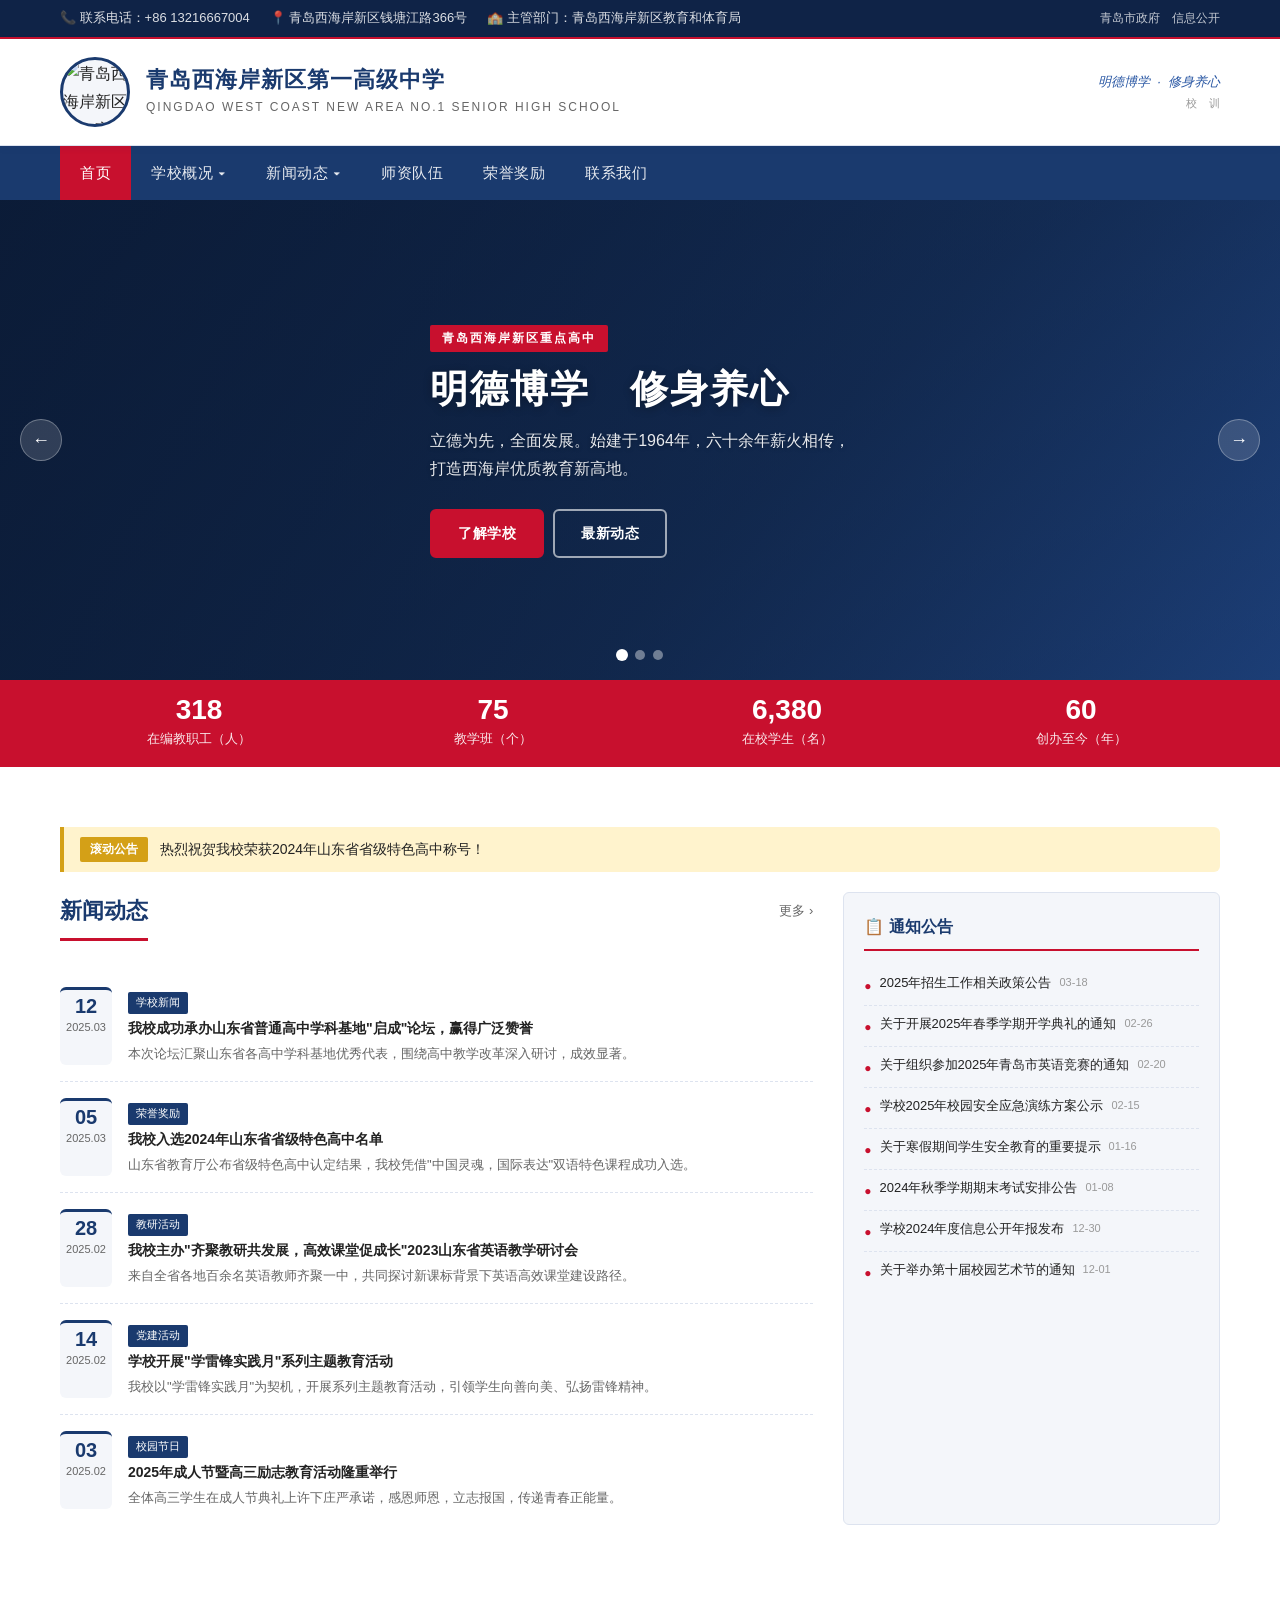
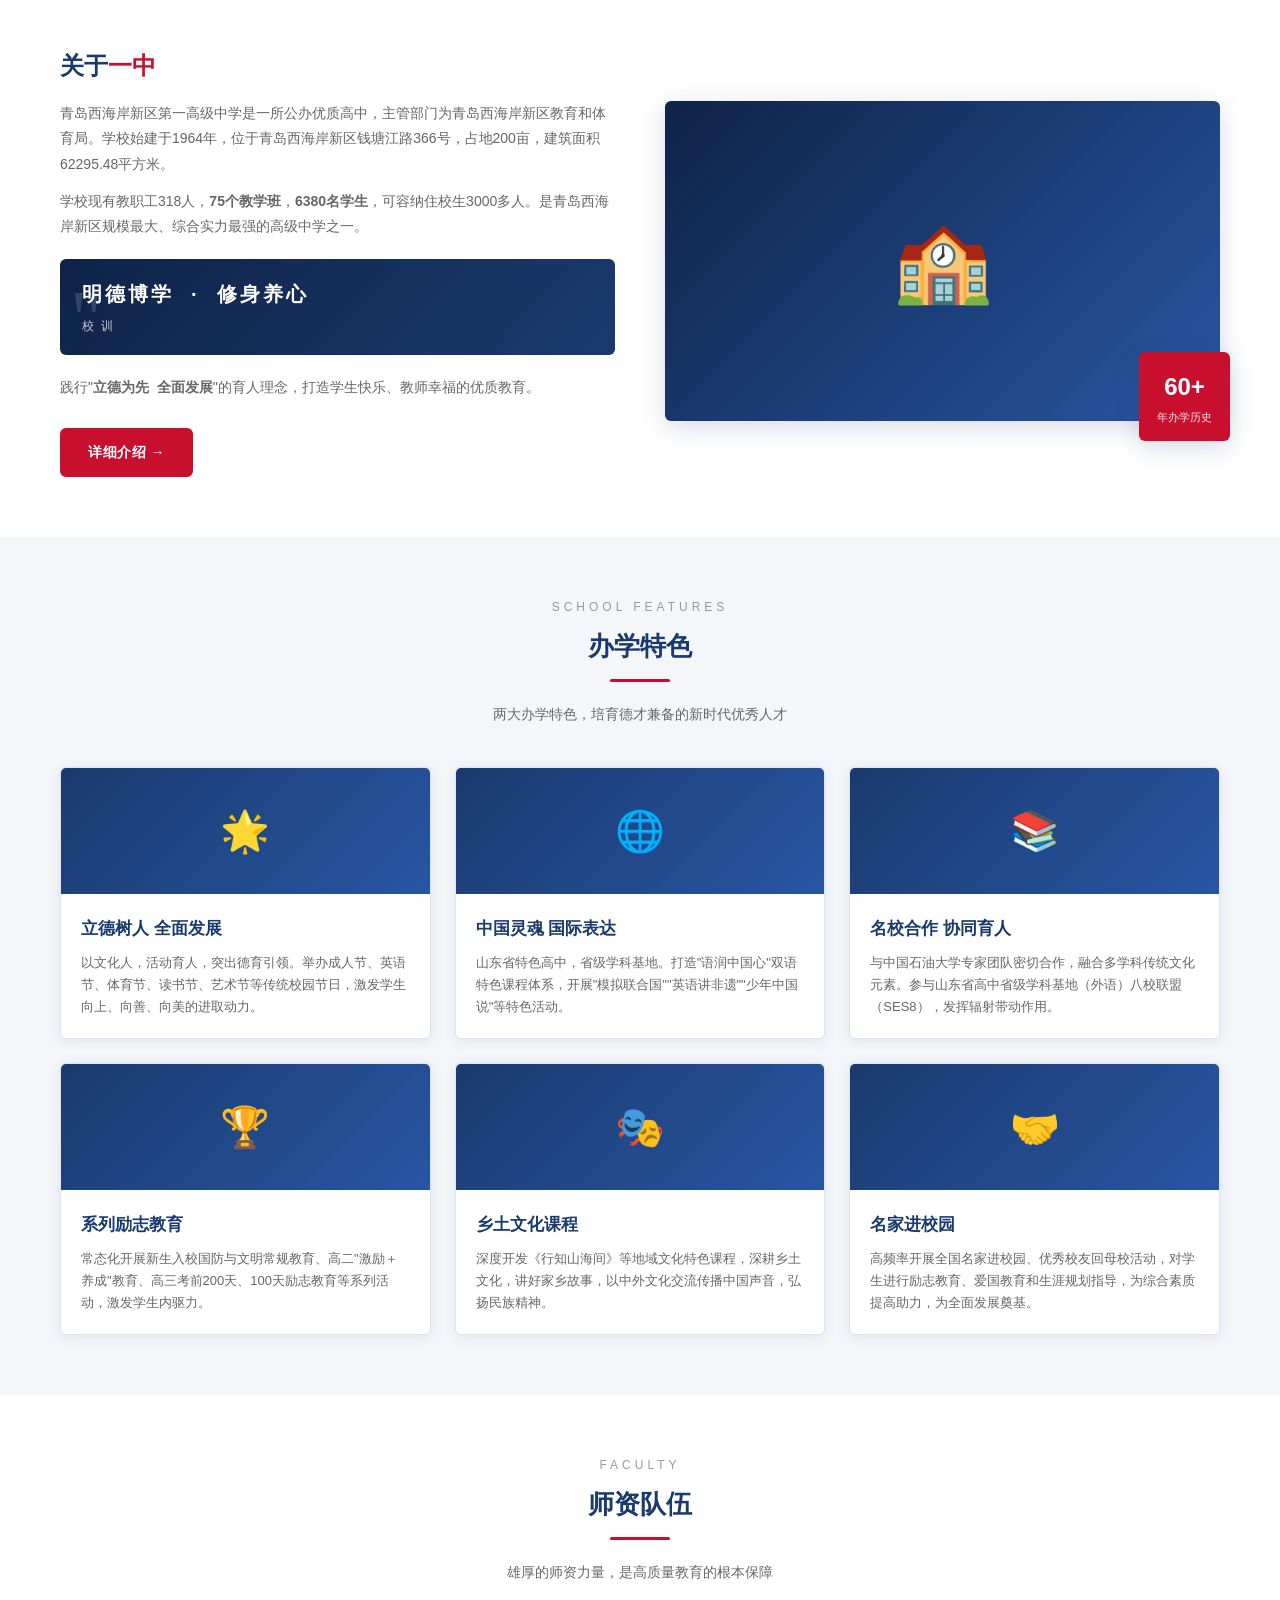
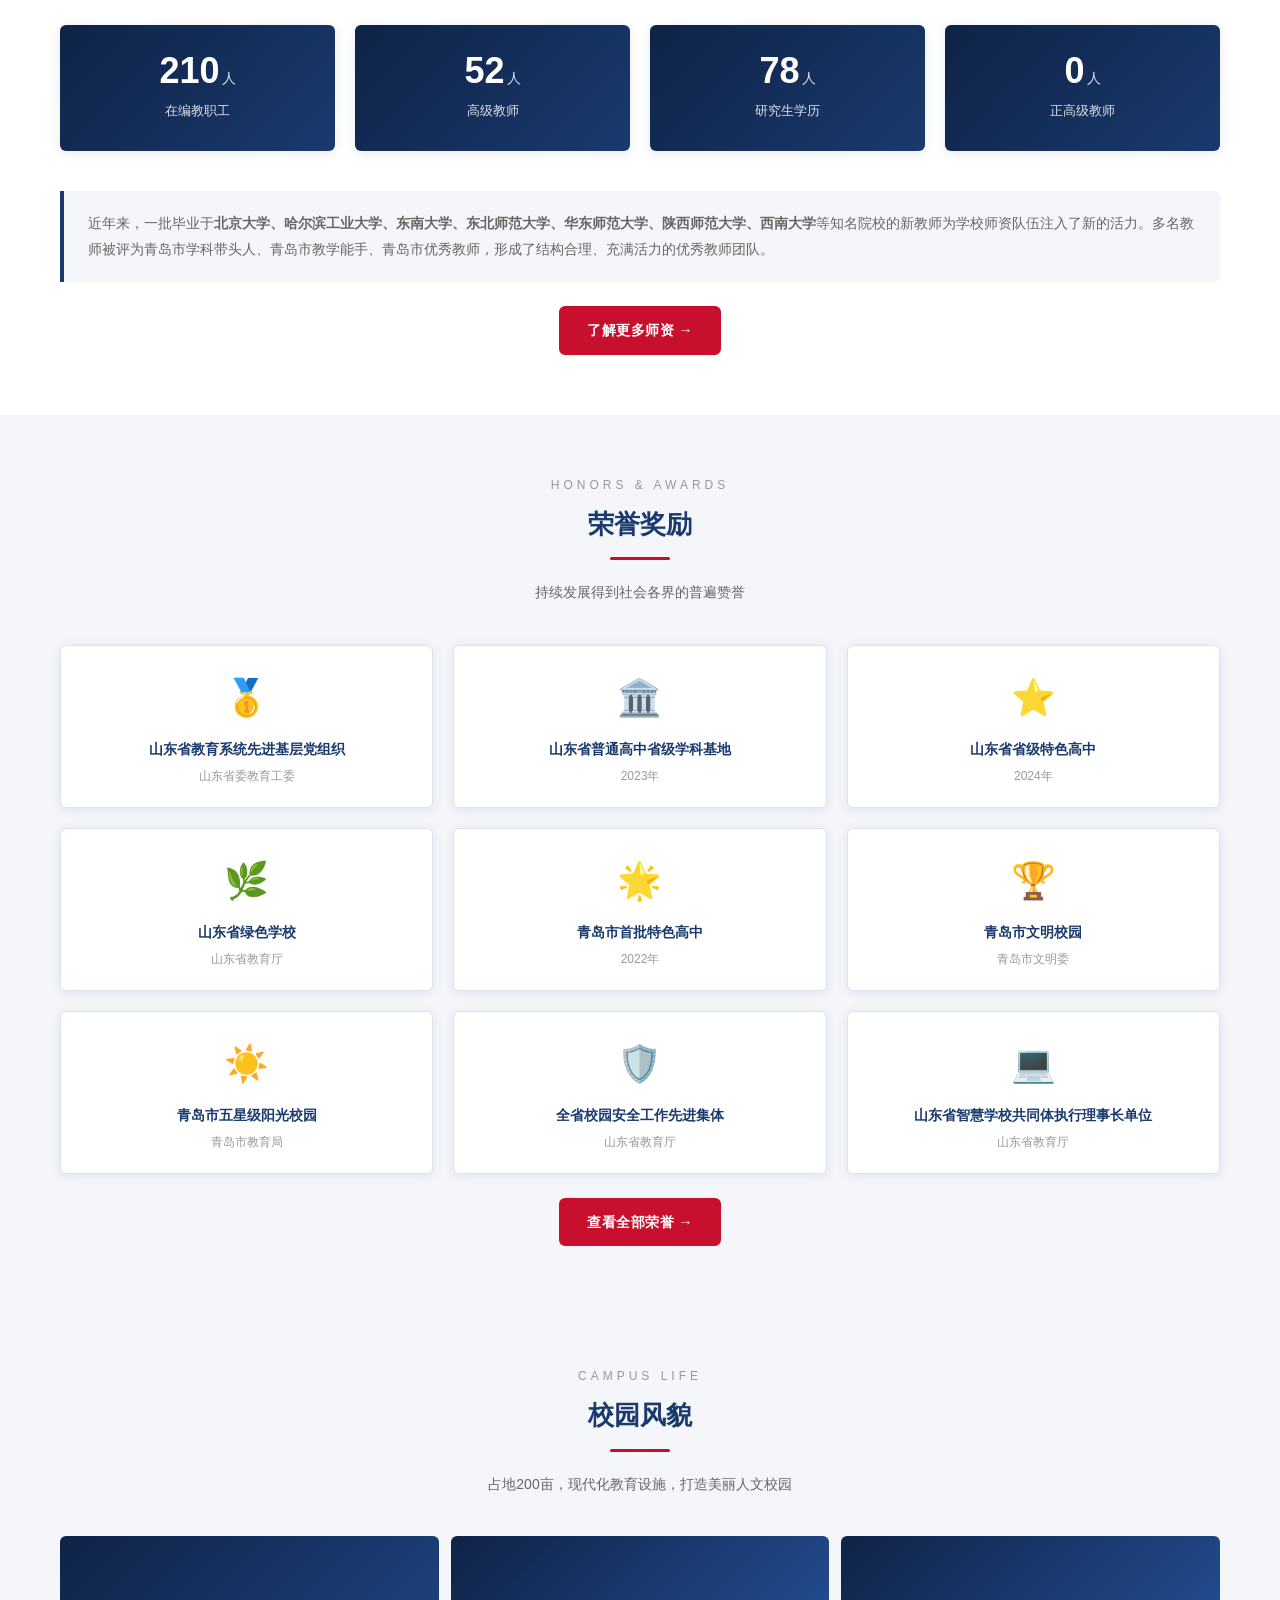
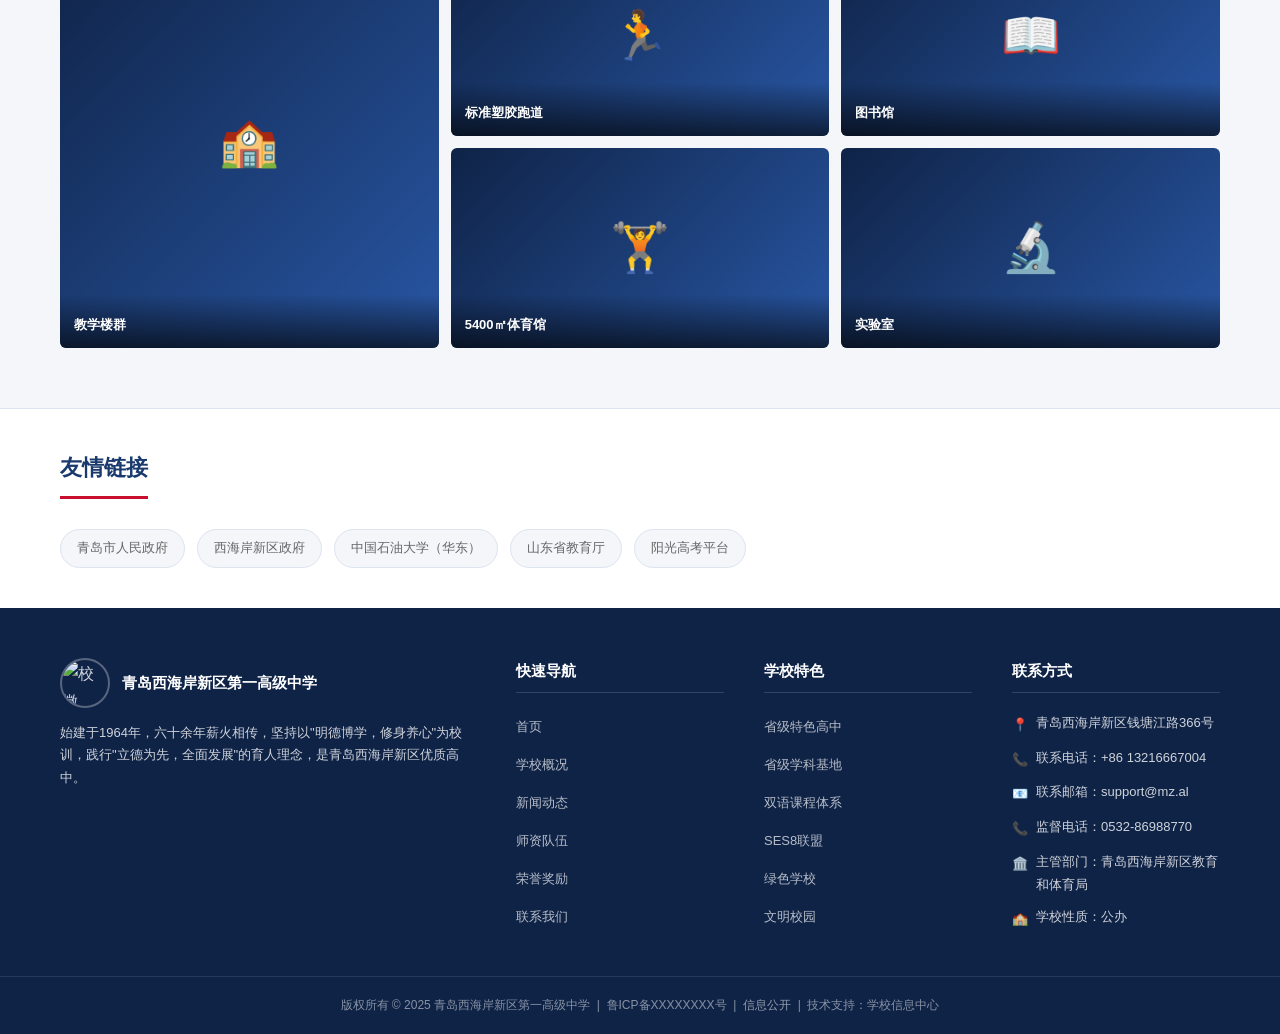
==== commit 992f5bf7: "Update school info: phone, email, stats, English name, map, faculty photos, and links Co-authored-by" ====
--- a/index.html
+++ b/index.html
@@ -14,13 +14,12 @@
   <div id="top-bar">
     <div class="container">
       <div class="top-info">
-        <span>📞 联系电话：0532-86951586</span>
+        <span>📞 联系电话：+86 13216667004</span>
         <span>📍 青岛西海岸新区钱塘江路366号</span>
         <span>🏫 主管部门：青岛西海岸新区教育和体育局</span>
       </div>
       <div class="top-links">
         <a href="https://www.qingdao.gov.cn/" target="_blank" rel="noopener">青岛市政府</a>
-        <a href="https://jyj.qingdao.gov.cn/" target="_blank" rel="noopener">市教育局</a>
         <a href="contact.html">信息公开</a>
       </div>
     </div>
@@ -35,7 +34,7 @@
              alt="青岛西海岸新区第一高级中学校徽" />
         <div class="header-title">
           <h1>青岛西海岸新区第一高级中学</h1>
-          <div class="subtitle">QINGDAO WEST COAST NEW AREA FIRST SENIOR HIGH SCHOOL</div>
+          <div class="subtitle">QINGDAO WEST COAST NEW AREA NO.1 SENIOR HIGH SCHOOL</div>
         </div>
       </a>
       <div class="header-motto">
@@ -129,11 +128,11 @@
         <div class="label">在编教职工（人）</div>
       </div>
       <div class="info-stat">
-        <div class="number" data-count="65">65</div>
+        <div class="number" data-count="75">75</div>
         <div class="label">教学班（个）</div>
       </div>
       <div class="info-stat">
-        <div class="number" data-count="3152">3152</div>
+        <div class="number" data-count="6380">6380</div>
         <div class="label">在校学生（名）</div>
       </div>
       <div class="info-stat">
@@ -266,7 +265,7 @@
         <div class="about-text fade-in">
           <h2>关于<span class="highlight">一中</span></h2>
           <p>青岛西海岸新区第一高级中学是一所公办优质高中，主管部门为青岛西海岸新区教育和体育局。学校始建于1964年，位于青岛西海岸新区钱塘江路366号，占地200亩，建筑面积62295.48平方米。</p>
-          <p>学校现有教职工318人，65个教学班，3152名学生，可容纳住校生3000多人。是青岛西海岸新区规模最大、综合实力最强的高级中学之一。</p>
+          <p>学校现有教职工318人，<strong>75个教学班</strong>，<strong>6380名学生</strong>，可容纳住校生3000多人。是青岛西海岸新区规模最大、综合实力最强的高级中学之一。</p>
           <div class="motto-box">
             <div class="motto-cn">明德博学 &nbsp;·&nbsp; 修身养心</div>
             <div class="motto-label">校&nbsp;训</div>
@@ -477,10 +476,9 @@
       </div>
       <div class="links-grid">
         <a class="link-chip" href="https://www.qingdao.gov.cn/" target="_blank" rel="noopener">青岛市人民政府</a>
-        <a class="link-chip" href="https://jyj.qingdao.gov.cn/" target="_blank" rel="noopener">青岛市教育局</a>
         <a class="link-chip" href="https://www.xihaian.gov.cn/" target="_blank" rel="noopener">西海岸新区政府</a>
         <a class="link-chip" href="https://upc.edu.cn/" target="_blank" rel="noopener">中国石油大学（华东）</a>
-        <a class="link-chip" href="http://www.sdedu.gov.cn/" target="_blank" rel="noopener">山东省教育厅</a>
+        <a class="link-chip" href="http://edu.shandong.gov.cn/" target="_blank" rel="noopener">山东省教育厅</a>
         <a class="link-chip" href="https://gaokao.chsi.com.cn/" target="_blank" rel="noopener">阳光高考平台</a>
       </div>
     </div>
@@ -523,7 +521,8 @@
           <h4>联系方式</h4>
           <ul class="footer-contact">
             <li><span class="ico">📍</span>青岛西海岸新区钱塘江路366号</li>
-            <li><span class="ico">📞</span>联系电话：0532-86951586</li>
+            <li><span class="ico">📞</span>联系电话：+86 13216667004</li>
+            <li><span class="ico">📧</span>联系邮箱：support@mz.al</li>
             <li><span class="ico">📞</span>监督电话：0532-86988770</li>
             <li><span class="ico">🏛️</span>主管部门：青岛西海岸新区教育和体育局</li>
             <li><span class="ico">🏫</span>学校性质：公办</li>
--- a/css/style.css
+++ b/css/style.css
@@ -979,6 +979,10 @@
   position: absolute; top: 50%; left: 50%; transform: translate(-50%, -50%);
   font-size: 52px; color: rgba(255,255,255,0.7);
 }
+.faculty-card .avatar-photo {
+  position: absolute; top: 0; left: 0; width: 100%; height: 100%;
+  object-fit: cover;
+}
 .faculty-card .card-info { padding: 14px; }
 .faculty-card .card-info .name { font-size: 15px; font-weight: 700; color: var(--primary); }
 .faculty-card .card-info .title { font-size: 12px; color: var(--text-muted); margin-top: 4px; }
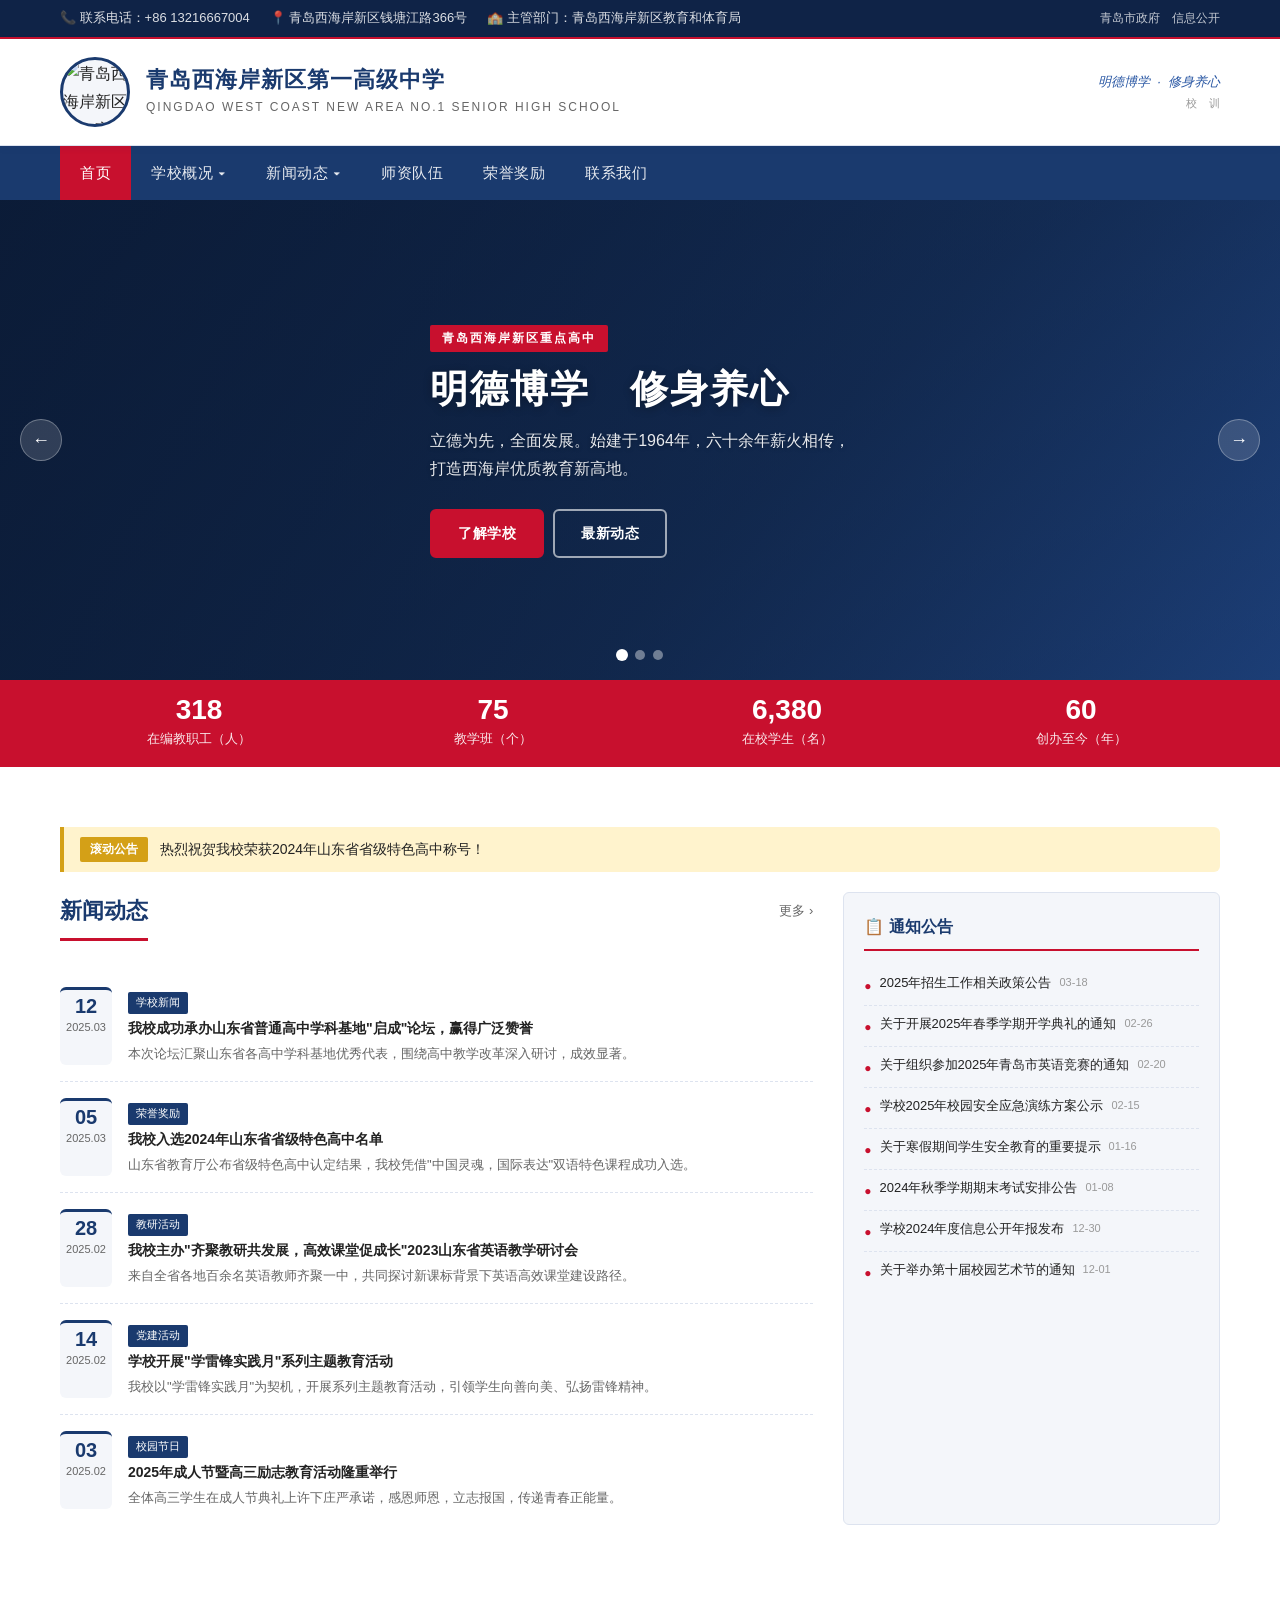
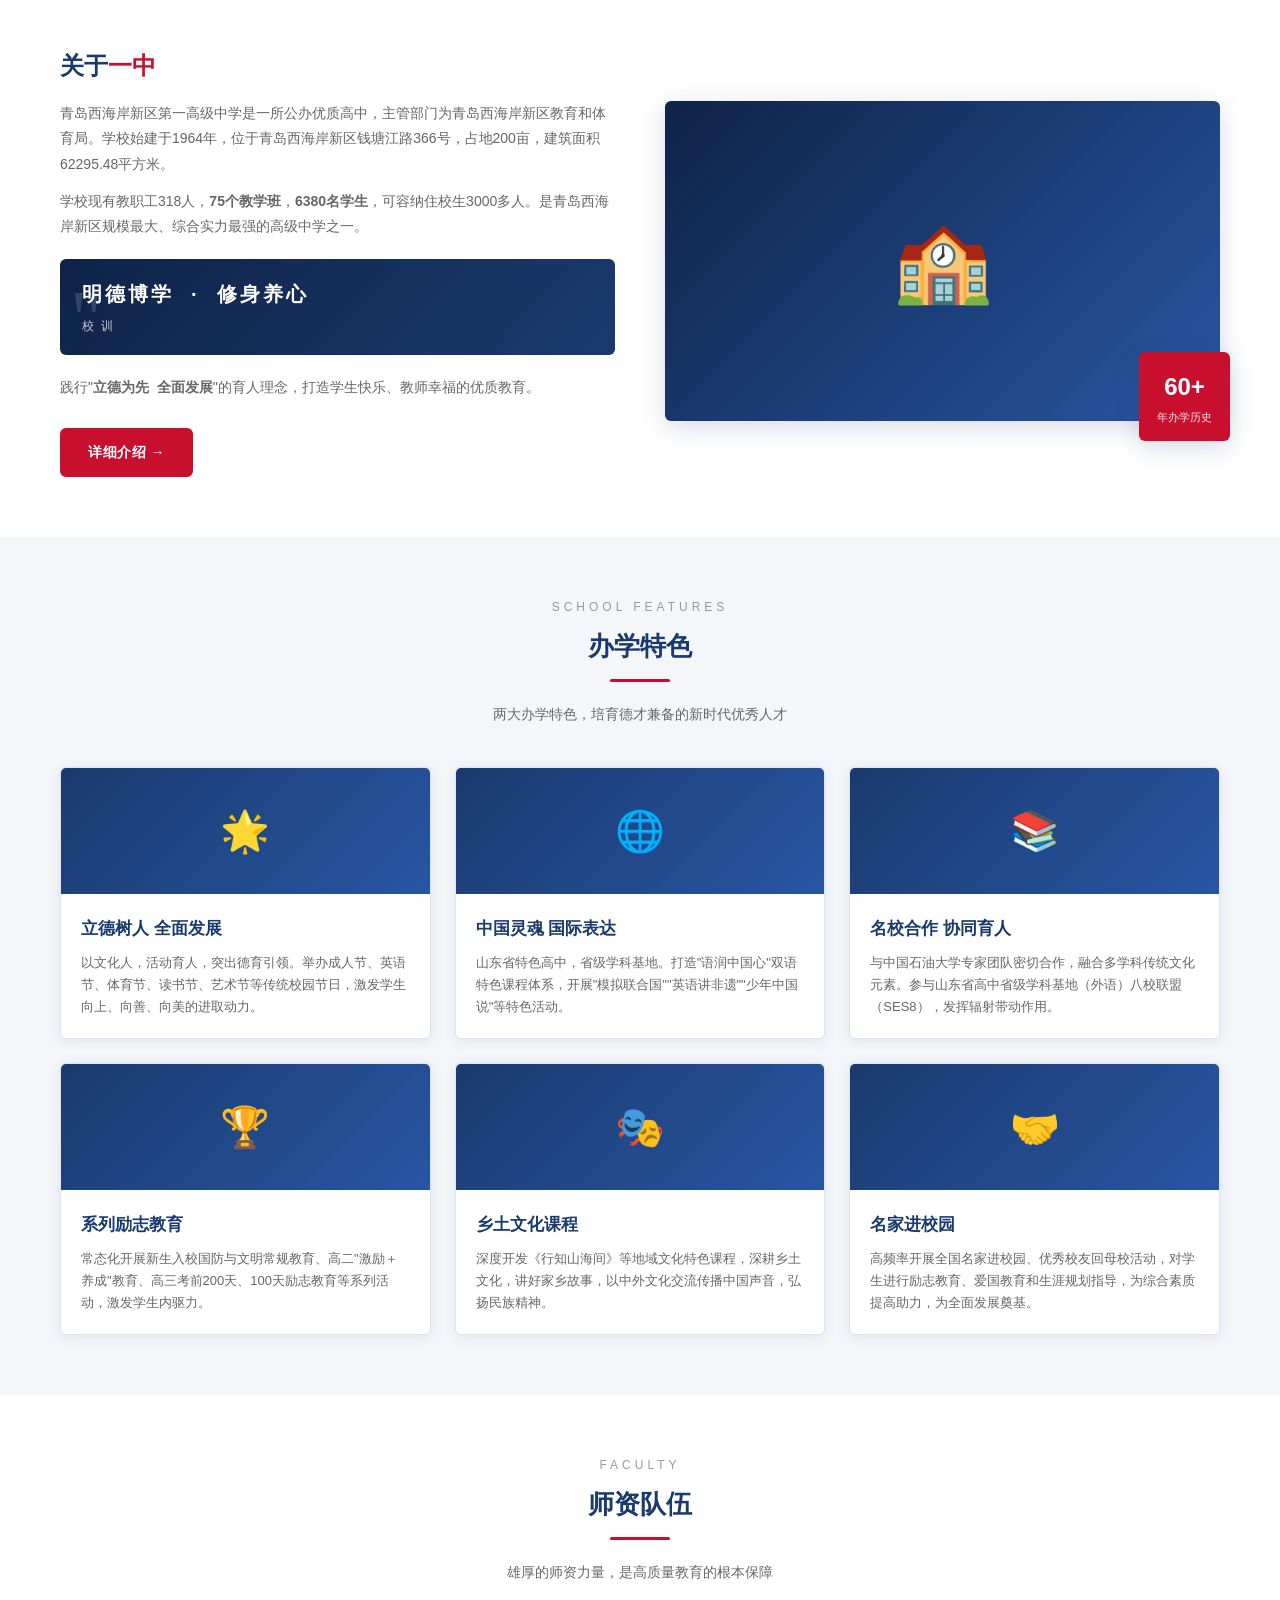
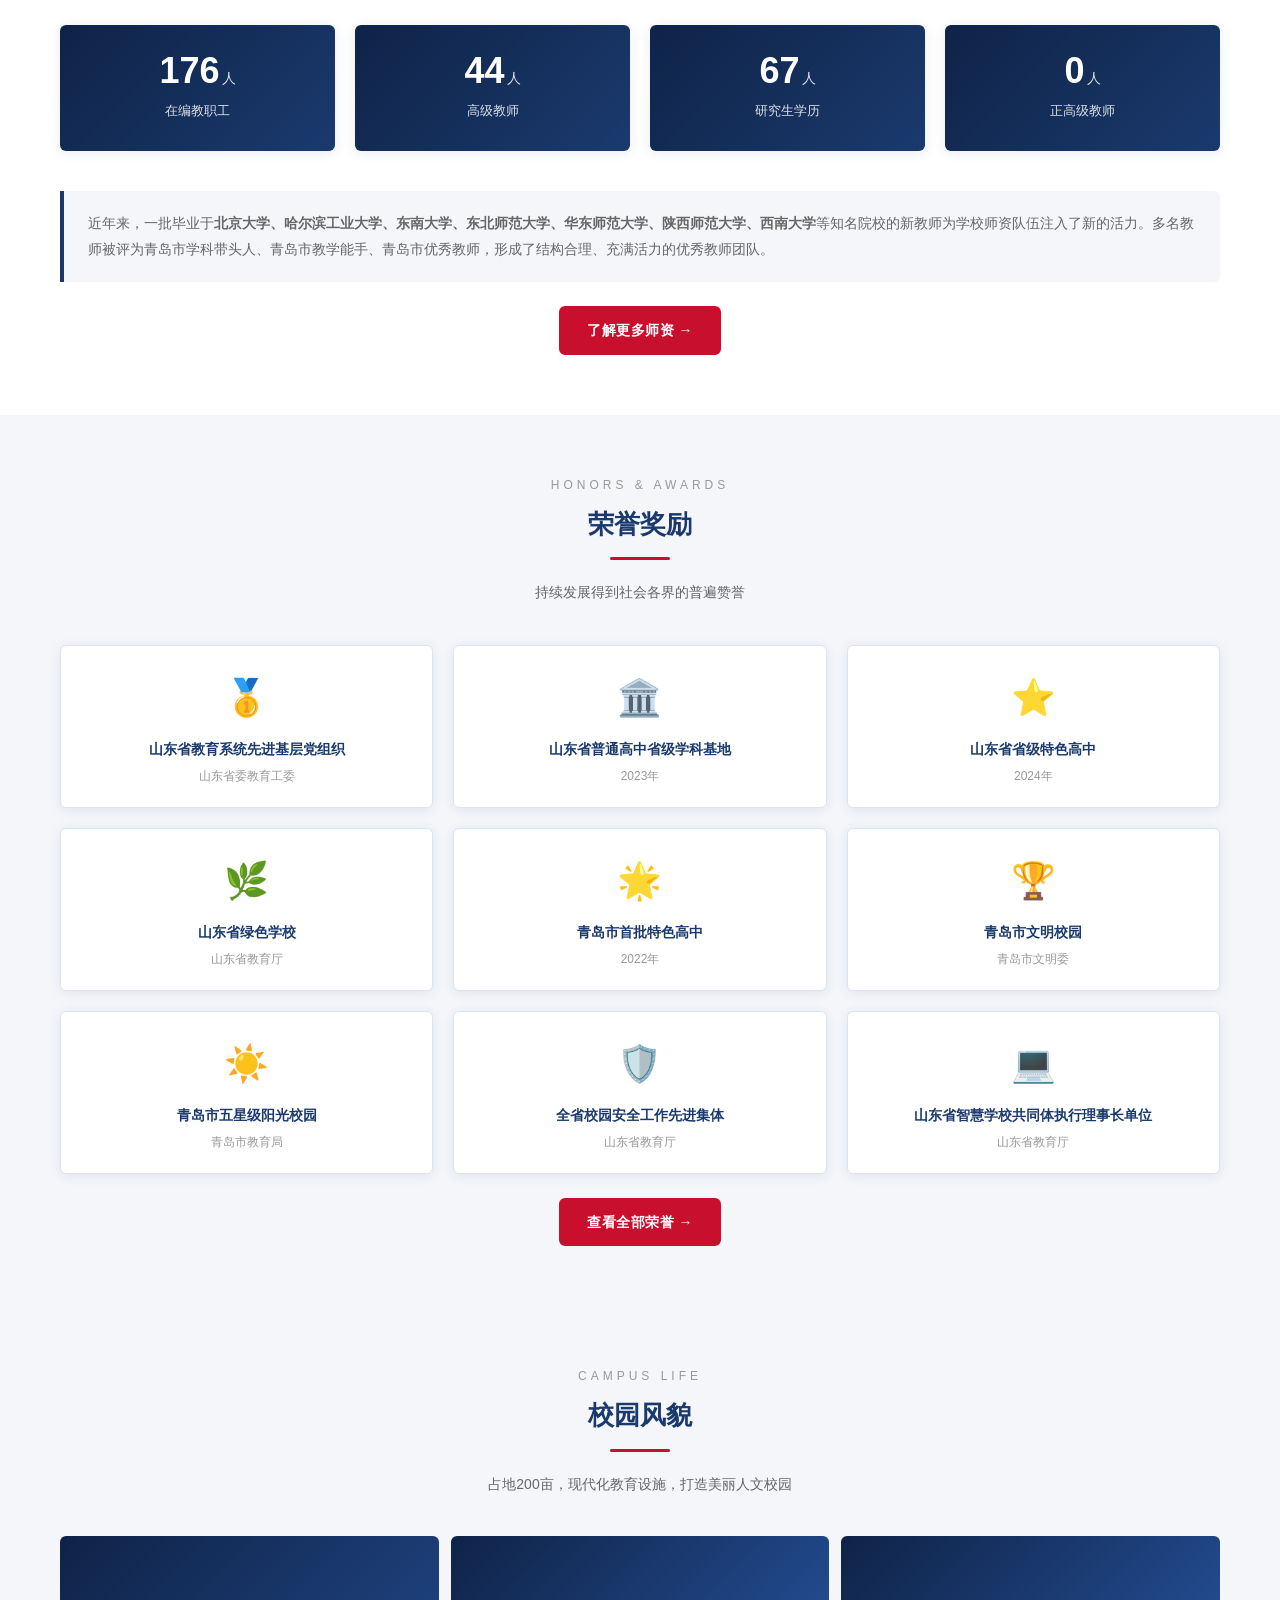
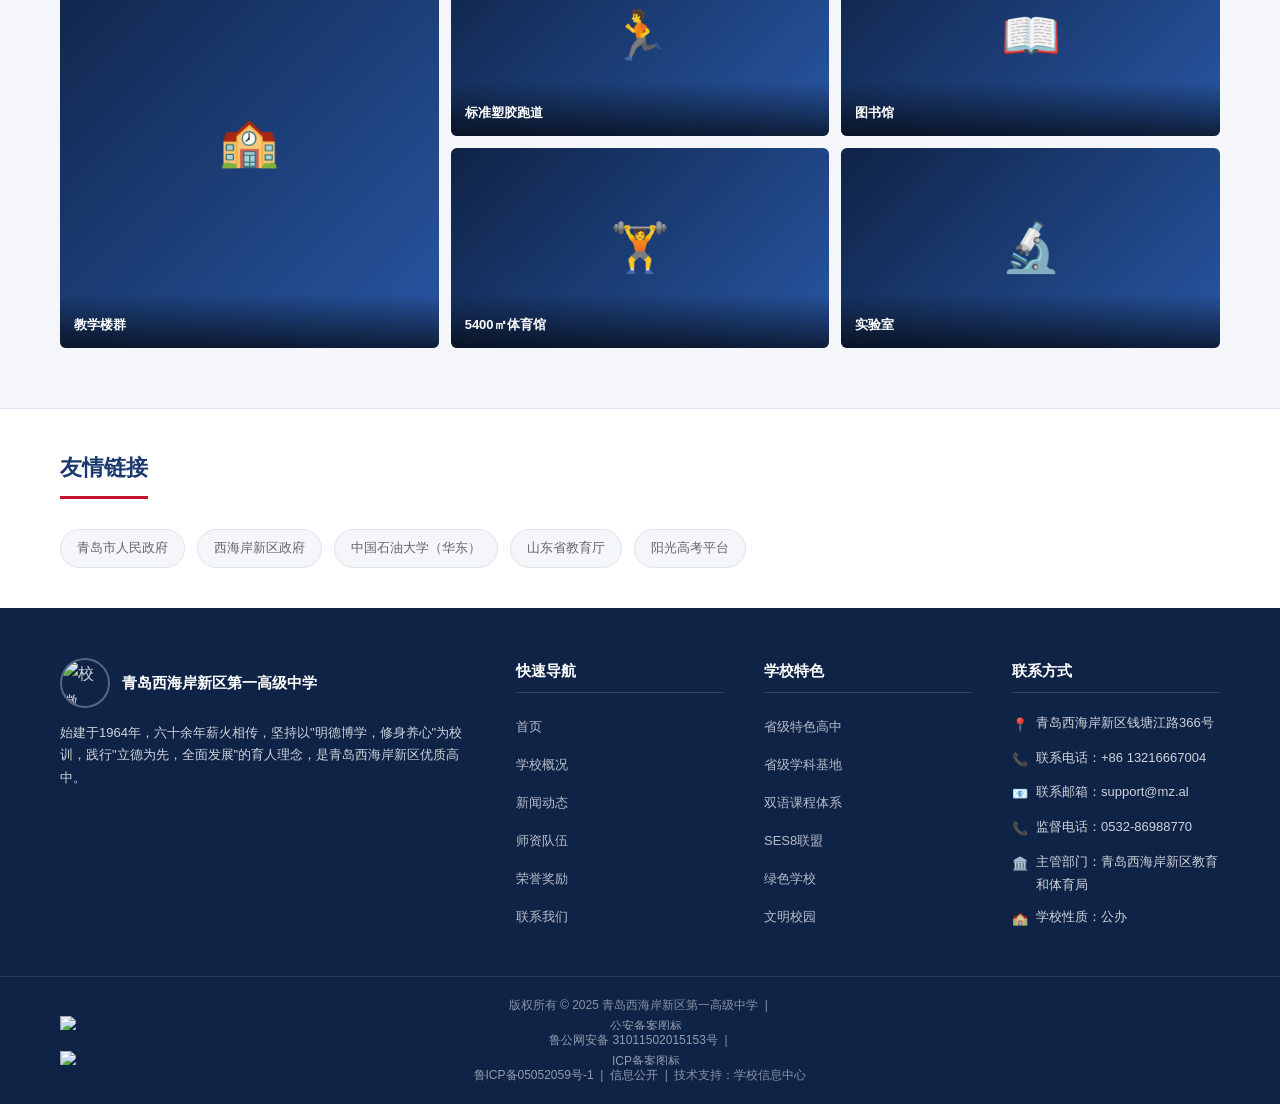
==== commit 42873422: "Update department contacts to emails and fix ICP filing info in footer Co-authored-by: mzwrt <581113" ====
--- a/index.html
+++ b/index.html
@@ -533,7 +533,8 @@
     <div class="footer-bottom">
       <div class="container">
         版权所有 &copy; 2025 青岛西海岸新区第一高级中学 &nbsp;|&nbsp;
-        鲁ICP备XXXXXXXX号 &nbsp;|&nbsp;
+        <a href="http://www.beian.gov.cn/portal/registerSystemInfo?recordcode=31011502015153" target="_blank" rel="noopener"><img src="https://www.shmtu.edu.cn/_upload/article/images/5d/91/35c46ee341d1832b32672d8053eb/43211c09-e20a-4bf6-9680-b012e1d07170.png" style="height:14px;vertical-align:middle;margin-right:4px;" alt="公安备案图标" />鲁公网安备 31011502015153号</a> &nbsp;|&nbsp;
+        <a href="https://beian.miit.gov.cn/" target="_blank" rel="noopener"><img src="https://dcs.conac.cn/image/nis/blue.png" style="height:14px;vertical-align:middle;margin-right:4px;" alt="ICP备案图标" />鲁ICP备05052059号-1</a> &nbsp;|&nbsp;
         <a href="contact.html">信息公开</a> &nbsp;|&nbsp;
         技术支持：学校信息中心
       </div>
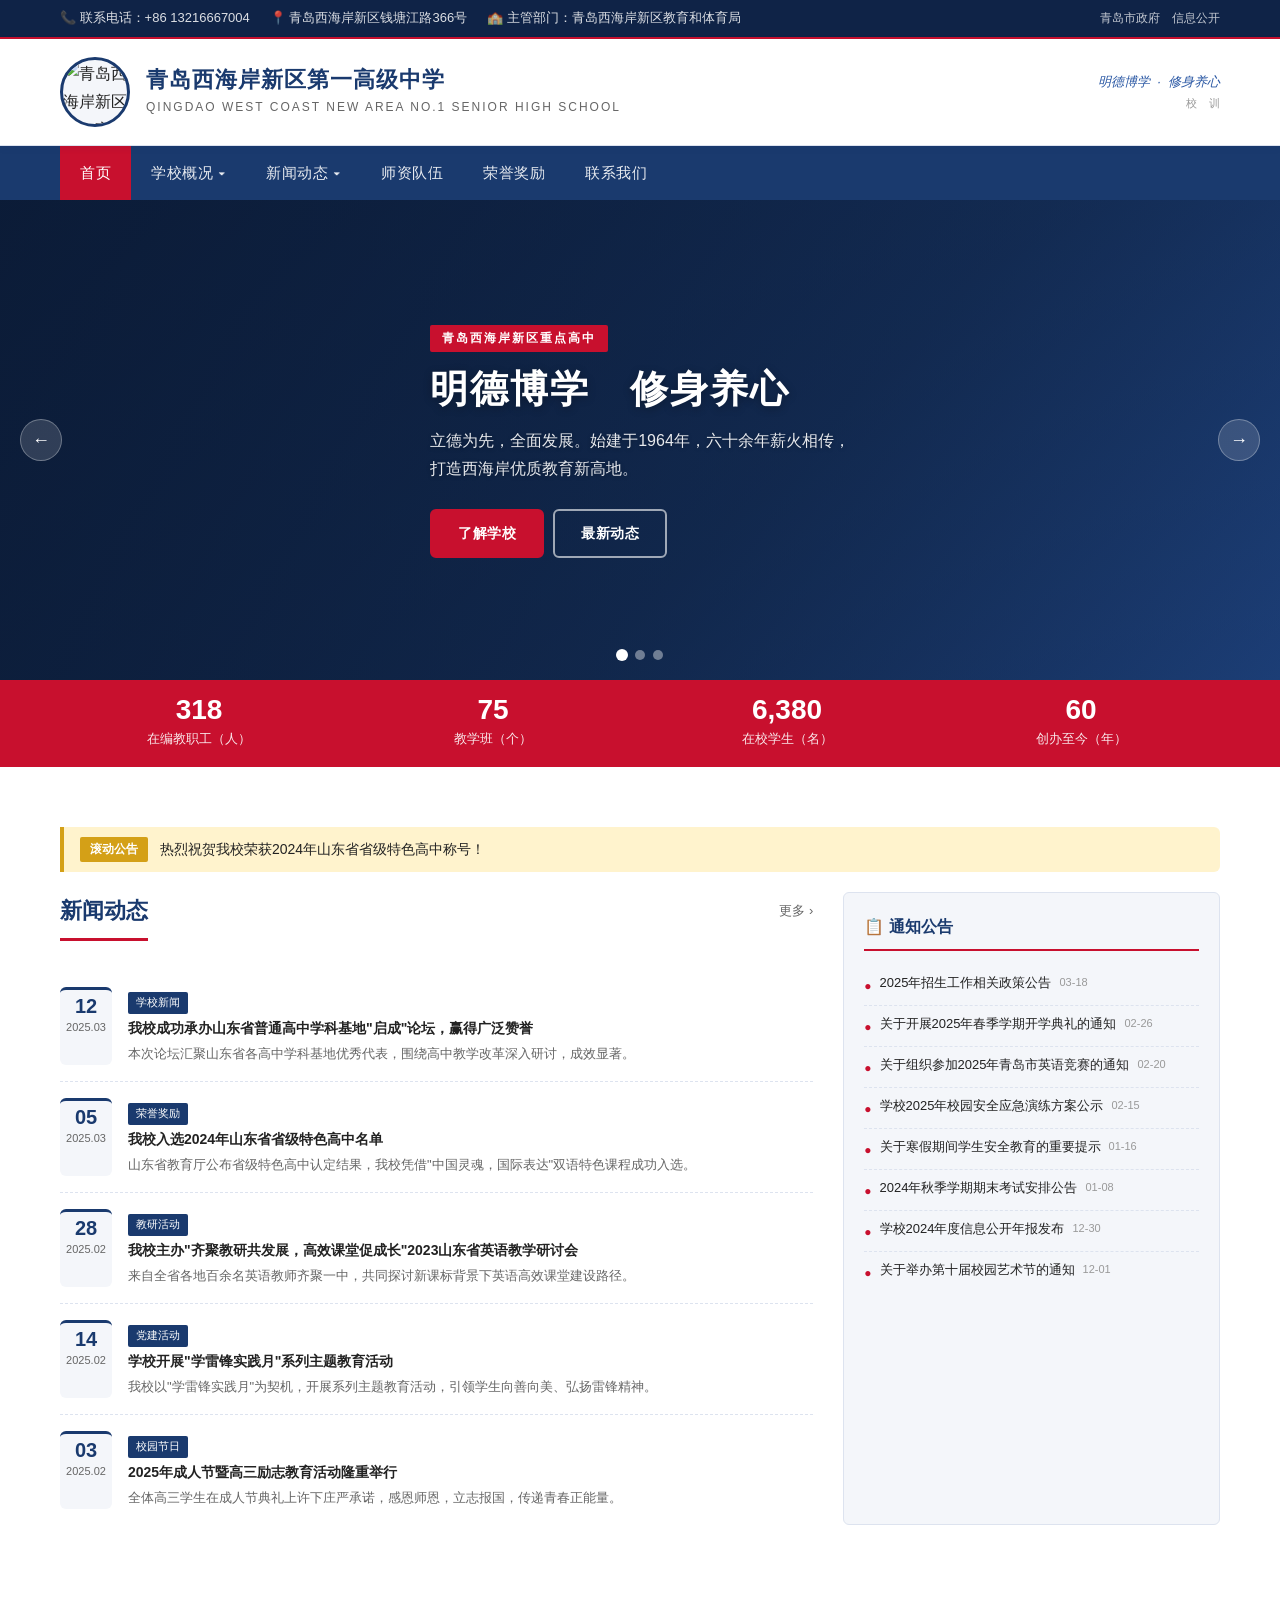
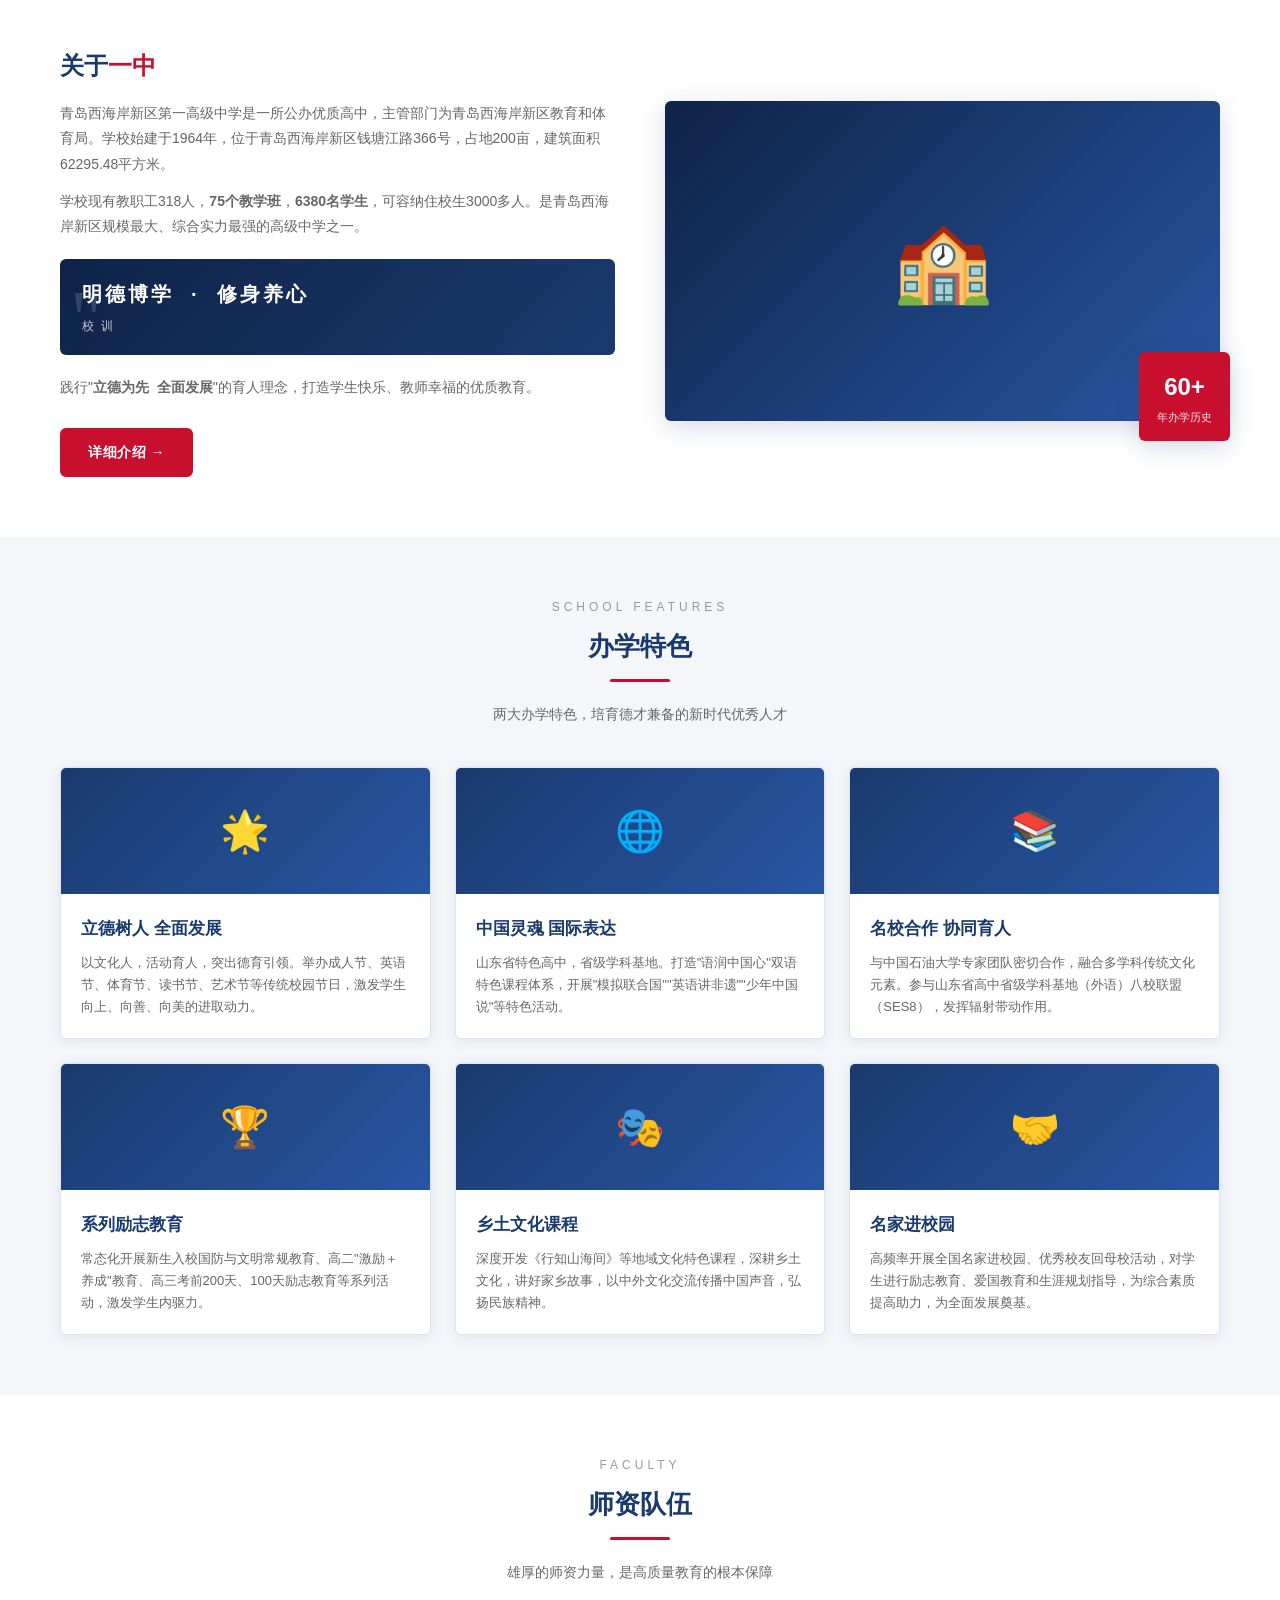
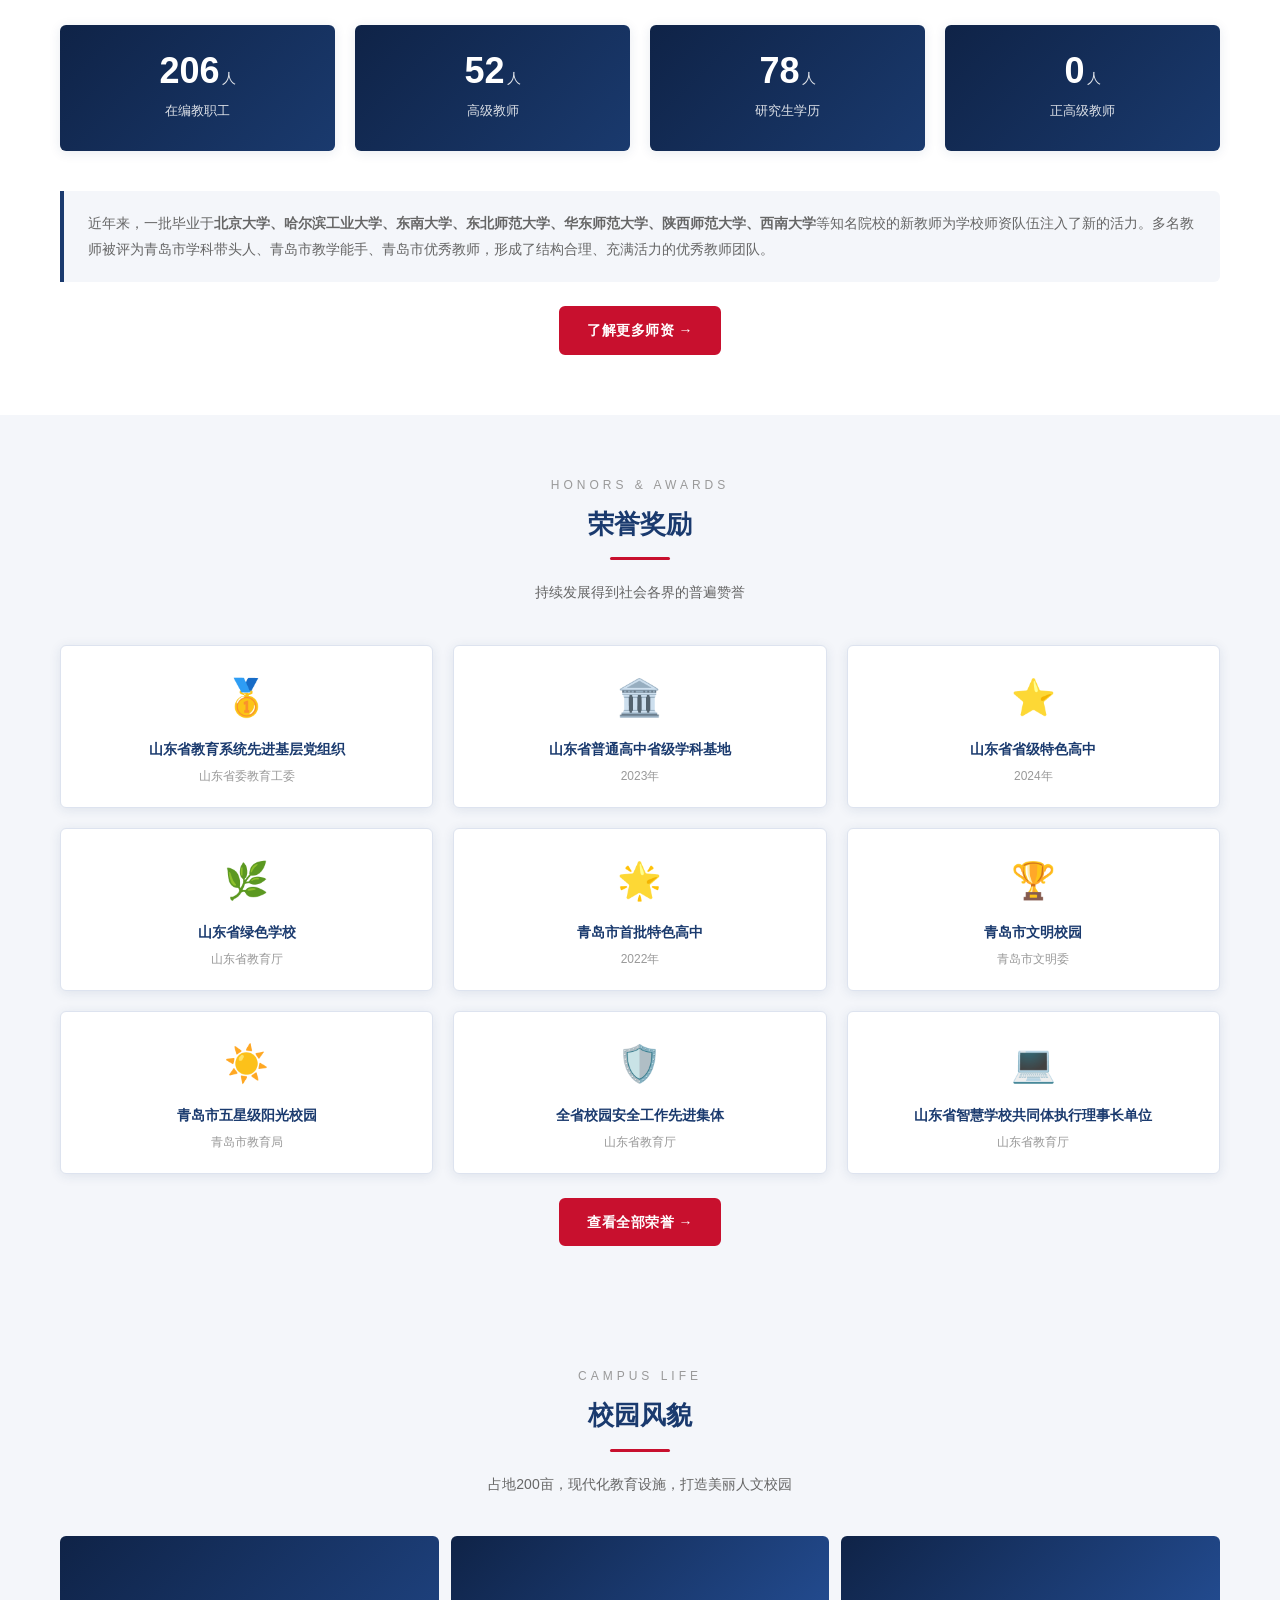
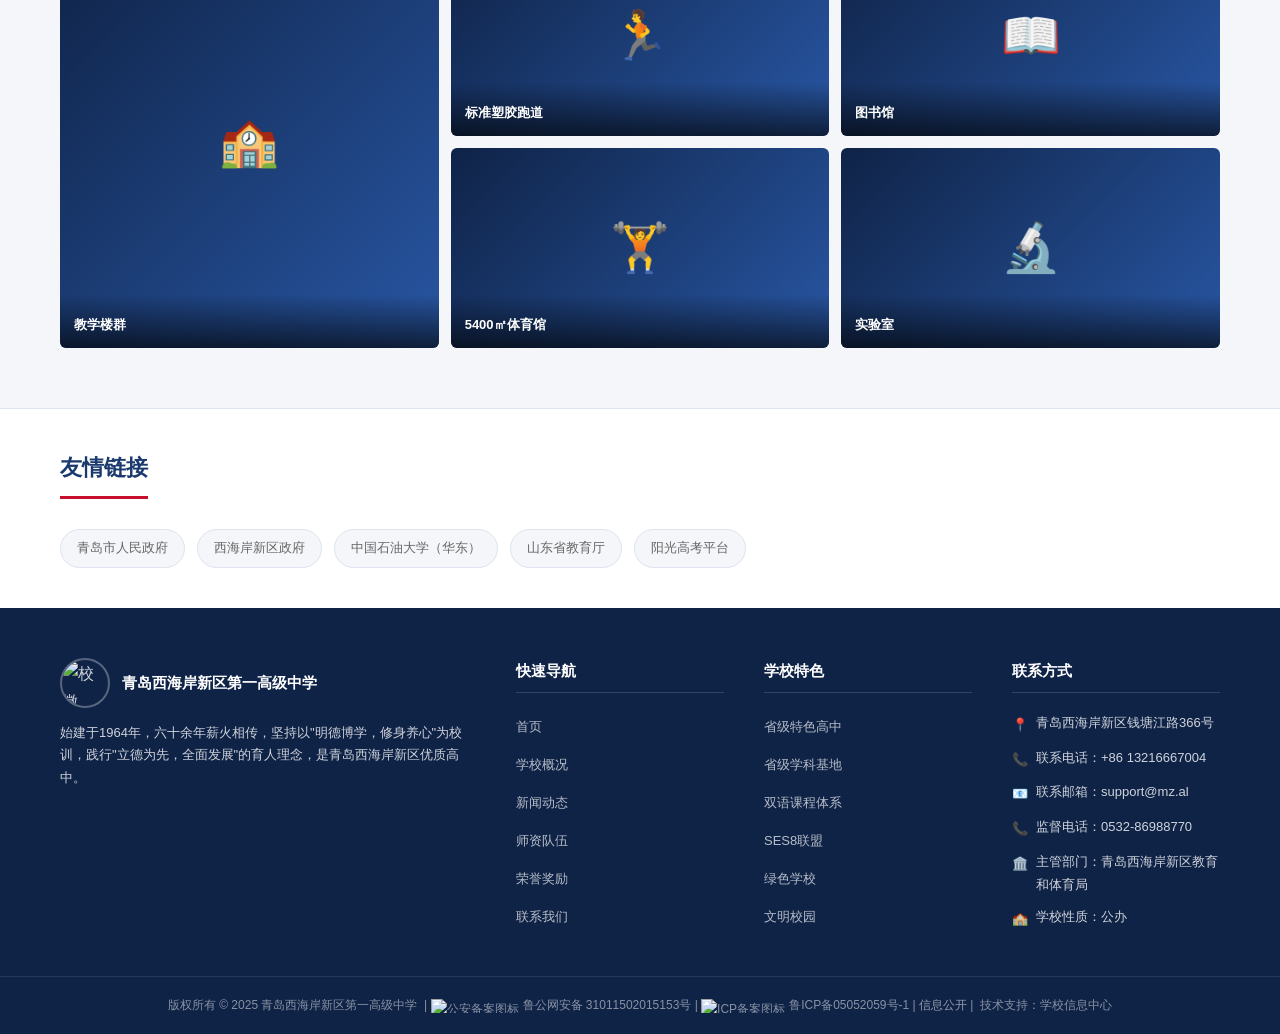
==== commit 5351b53d: "Fix teacher photos, filing number display, and footer alignment - Update 8 teacher photo src URLs in" ====
--- a/index.html
+++ b/index.html
@@ -533,8 +533,8 @@
     <div class="footer-bottom">
       <div class="container">
         版权所有 &copy; 2025 青岛西海岸新区第一高级中学 &nbsp;|&nbsp;
-        <a href="http://www.beian.gov.cn/portal/registerSystemInfo?recordcode=31011502015153" target="_blank" rel="noopener"><img src="https://www.shmtu.edu.cn/_upload/article/images/5d/91/35c46ee341d1832b32672d8053eb/43211c09-e20a-4bf6-9680-b012e1d07170.png" style="height:14px;vertical-align:middle;margin-right:4px;" alt="公安备案图标" />鲁公网安备 31011502015153号</a> &nbsp;|&nbsp;
-        <a href="https://beian.miit.gov.cn/" target="_blank" rel="noopener"><img src="https://dcs.conac.cn/image/nis/blue.png" style="height:14px;vertical-align:middle;margin-right:4px;" alt="ICP备案图标" />鲁ICP备05052059号-1</a> &nbsp;|&nbsp;
+        <span class="beian-item"><img src="https://www.shmtu.edu.cn/_upload/article/images/5d/91/35c46ee341d1832b32672d8053eb/43211c09-e20a-4bf6-9680-b012e1d07170.png" alt="公安备案图标" />鲁公网安备 31011502015153号</span> &nbsp;|&nbsp;
+        <span class="beian-item"><img src="https://dcs.conac.cn/image/nis/blue.png" alt="ICP备案图标" />鲁ICP备05052059号-1</span> &nbsp;|&nbsp;
         <a href="contact.html">信息公开</a> &nbsp;|&nbsp;
         技术支持：学校信息中心
       </div>
--- a/css/style.css
+++ b/css/style.css
@@ -829,8 +829,20 @@
   font-size: 12px;
   color: rgba(255,255,255,0.5);
 }
+.footer-bottom .container {
+  display: flex;
+  align-items: center;
+  justify-content: center;
+  flex-wrap: wrap;
+}
 .footer-bottom a { color: rgba(255,255,255,0.55); }
 .footer-bottom a:hover { color: var(--accent); }
+.beian-item {
+  display: inline-flex;
+  align-items: center;
+  gap: 4px;
+}
+.beian-item img { height: 14px; }
 
 /* =========================================
    PAGE INNER LAYOUT
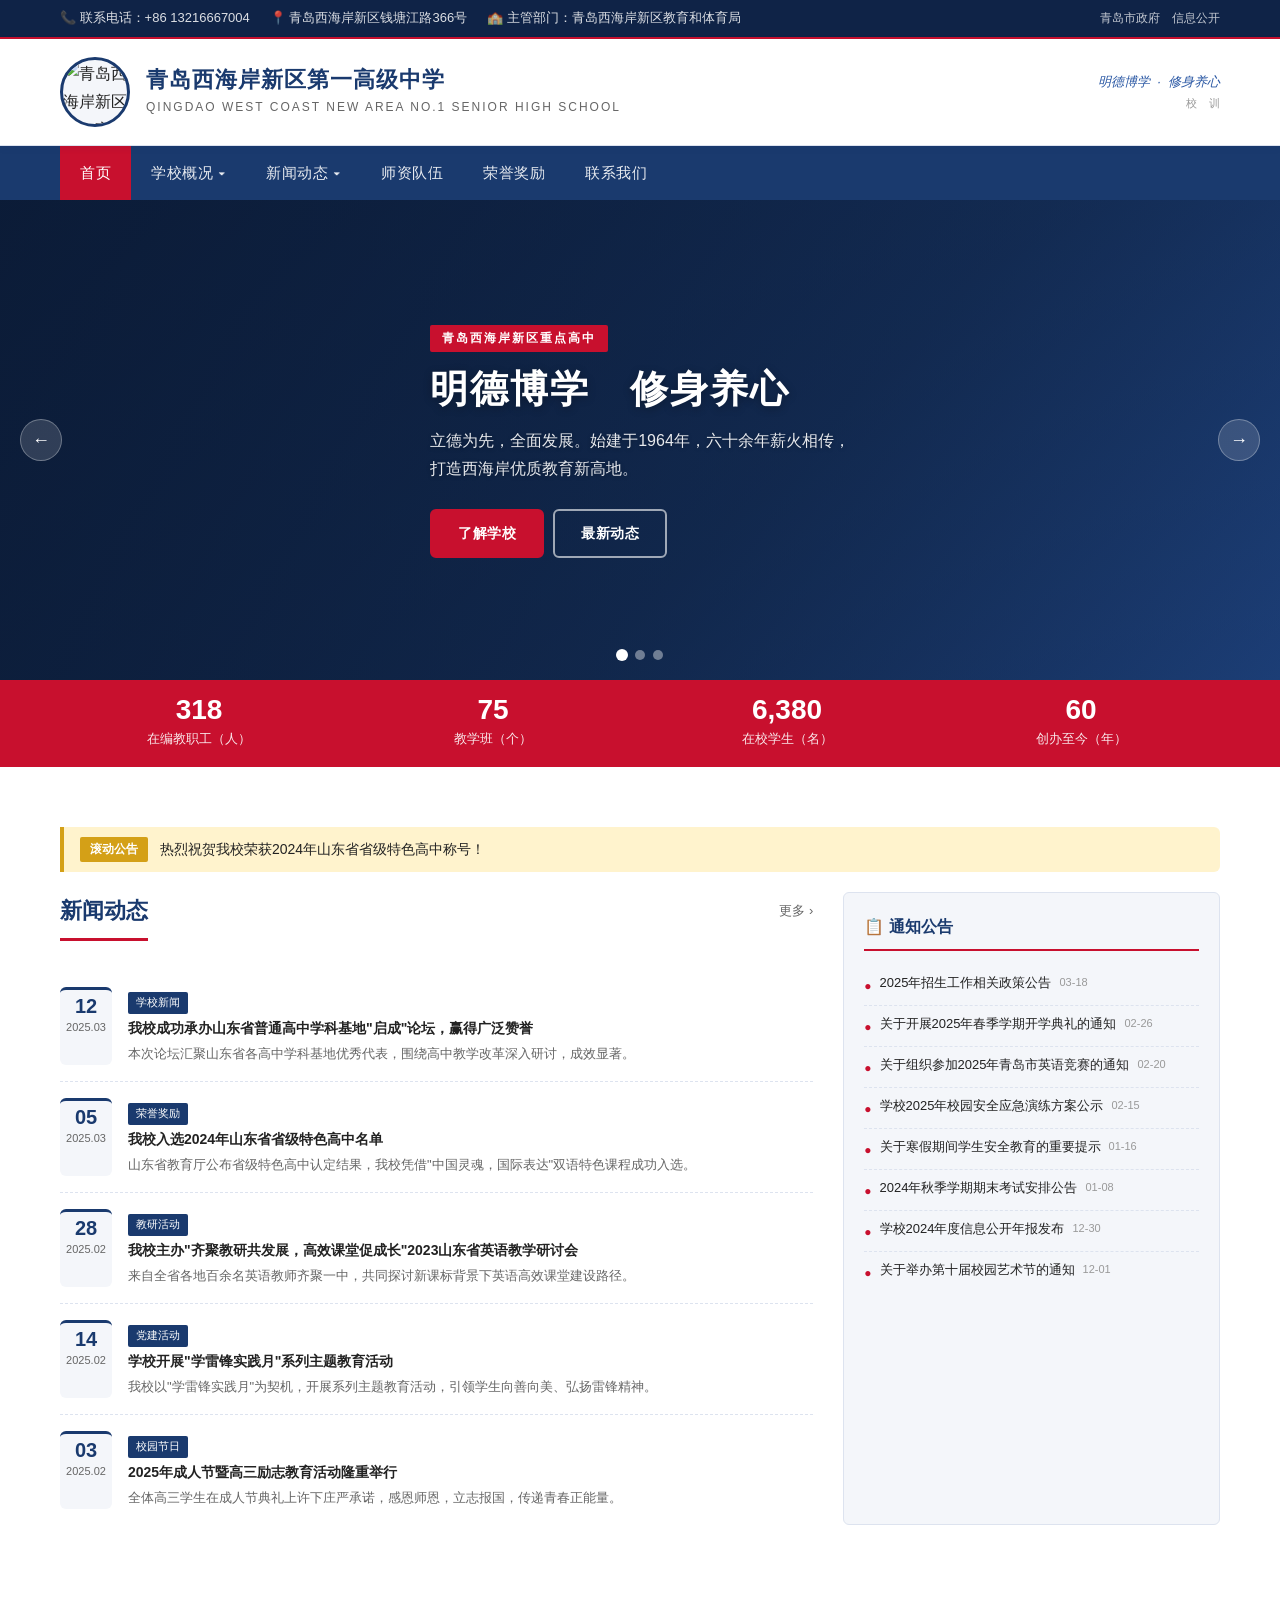
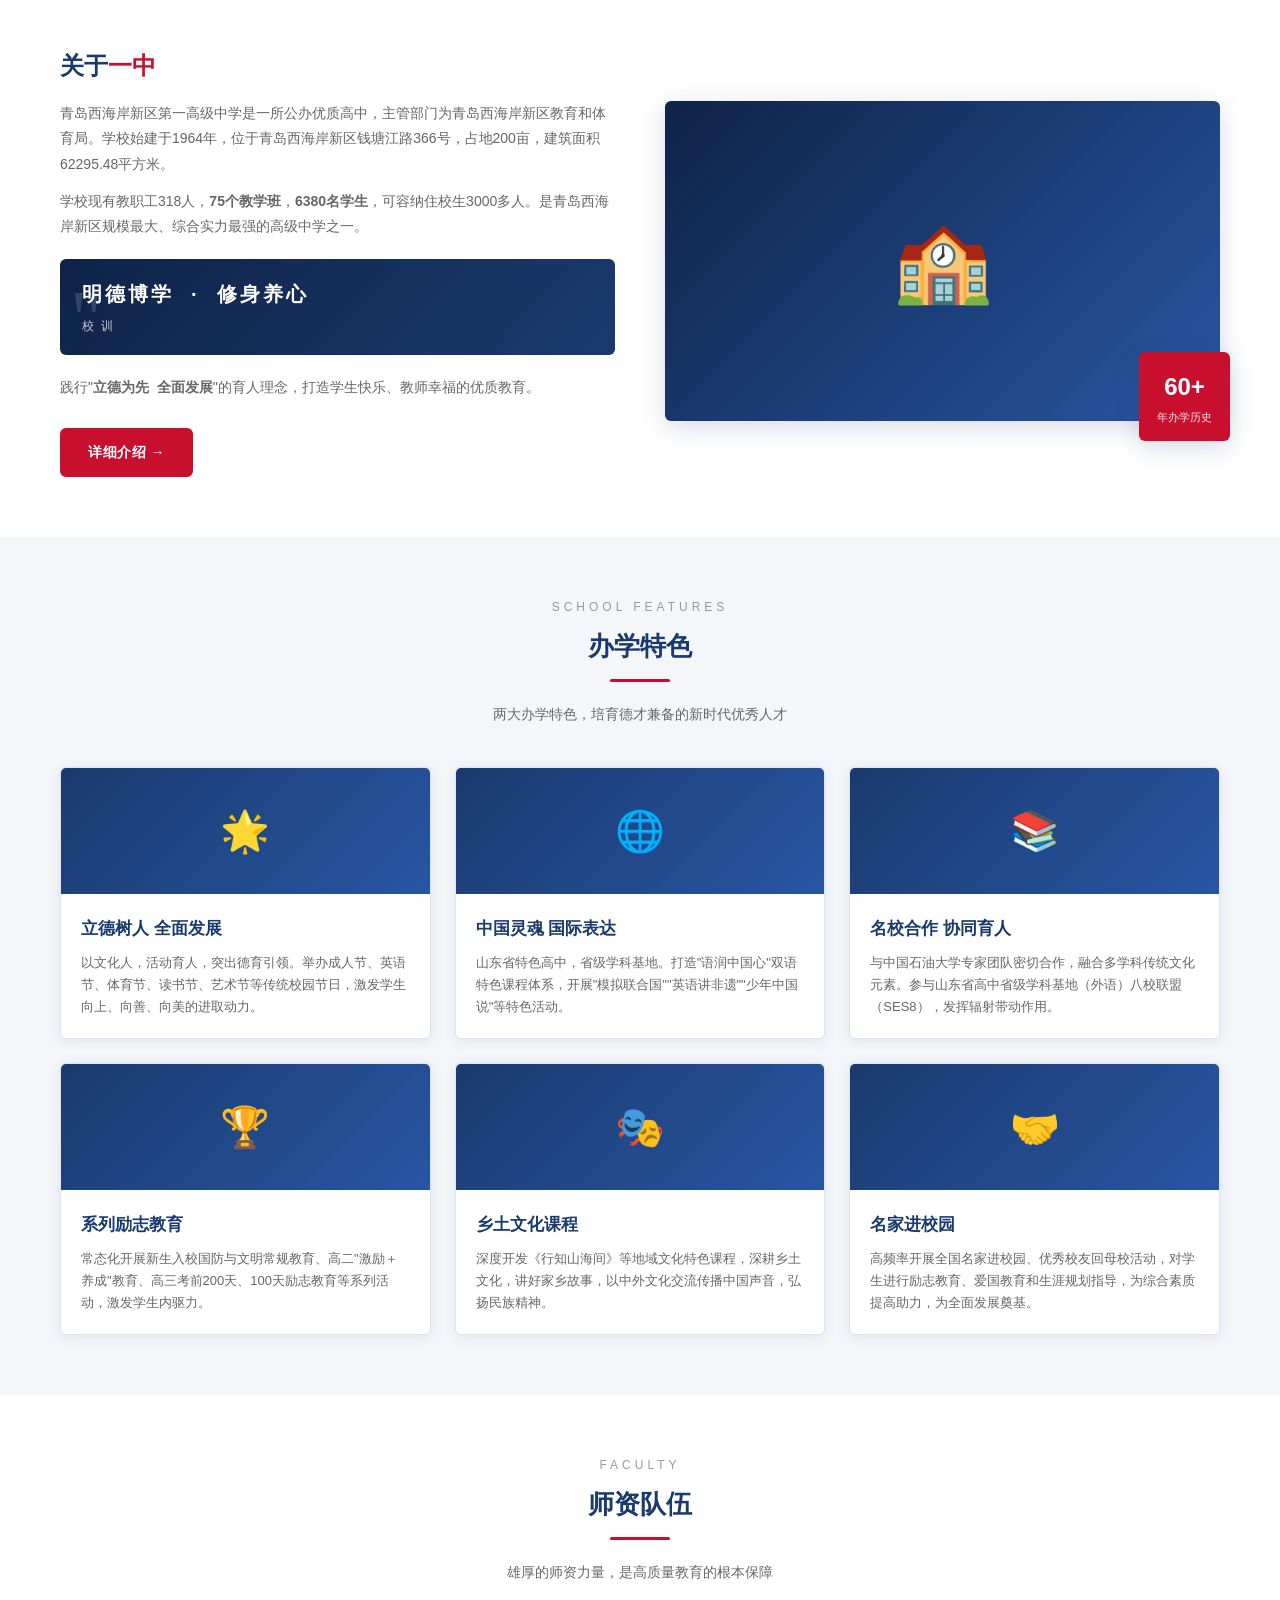
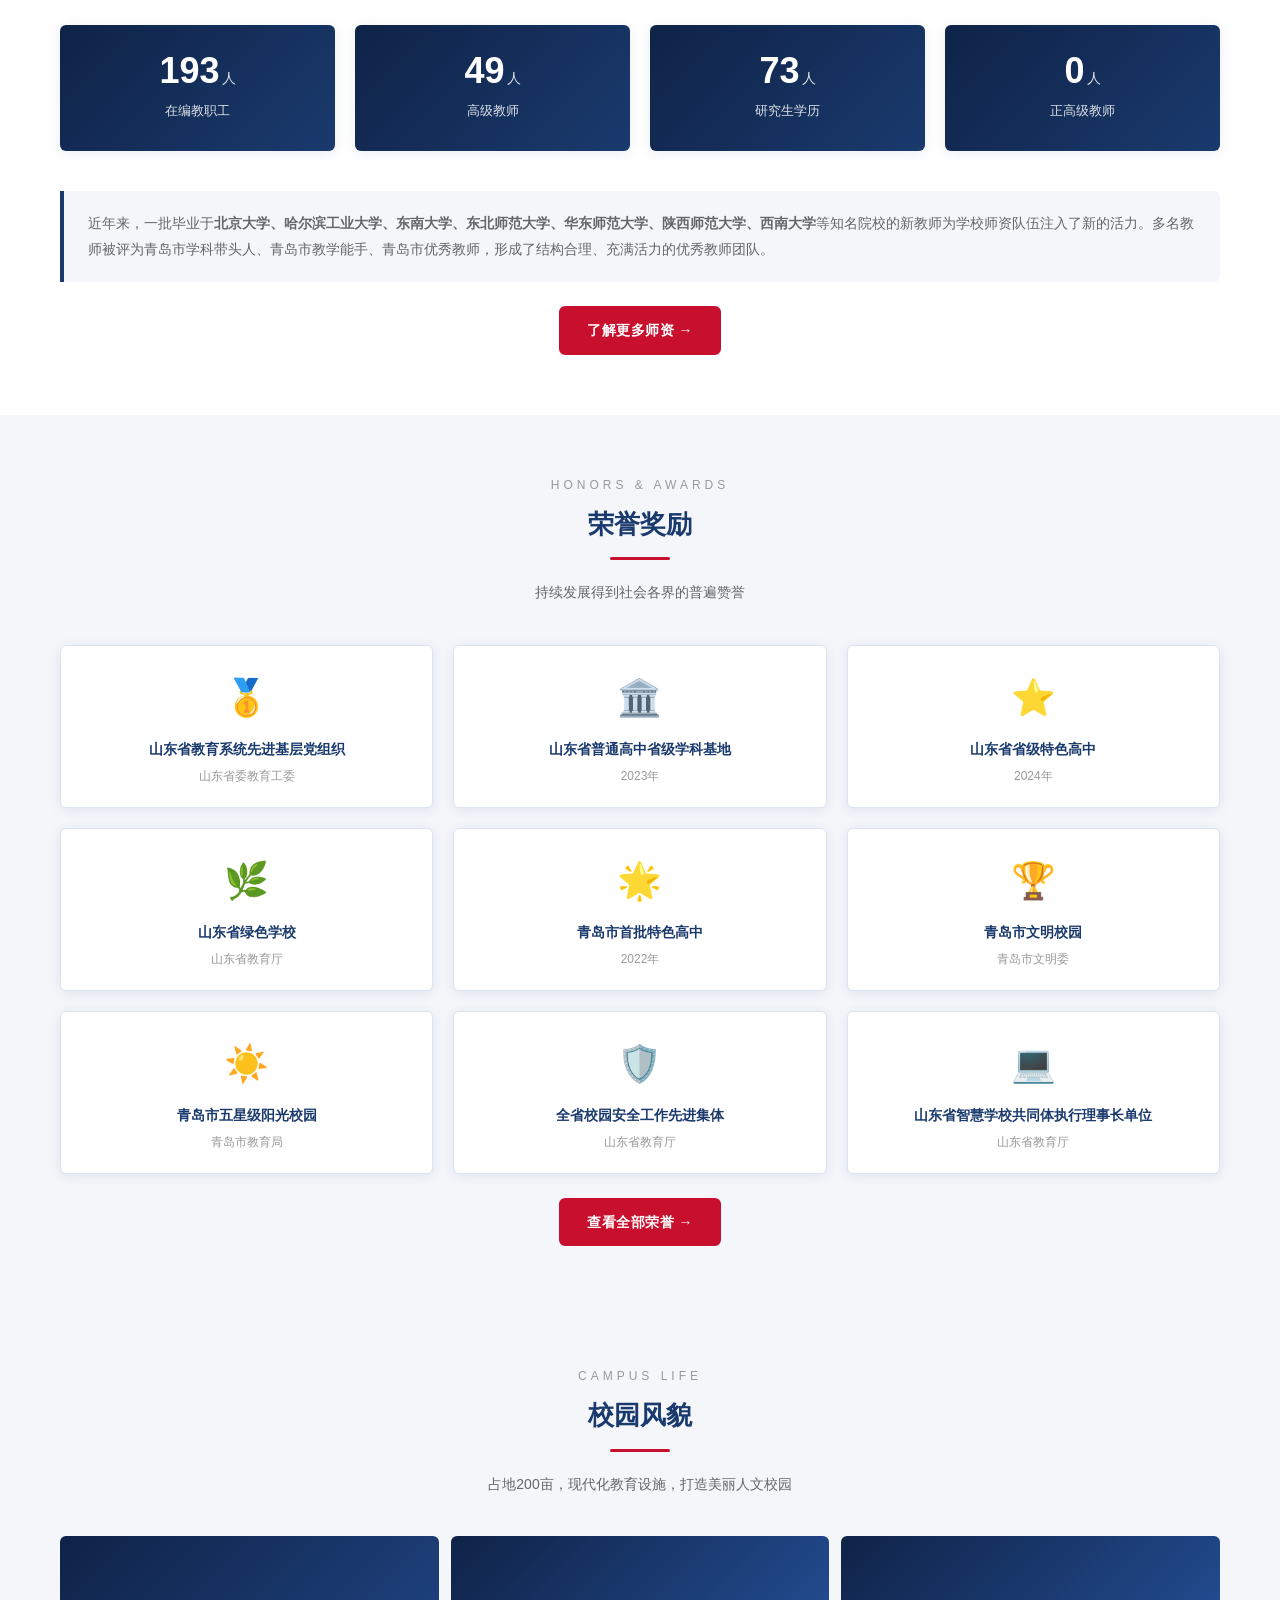
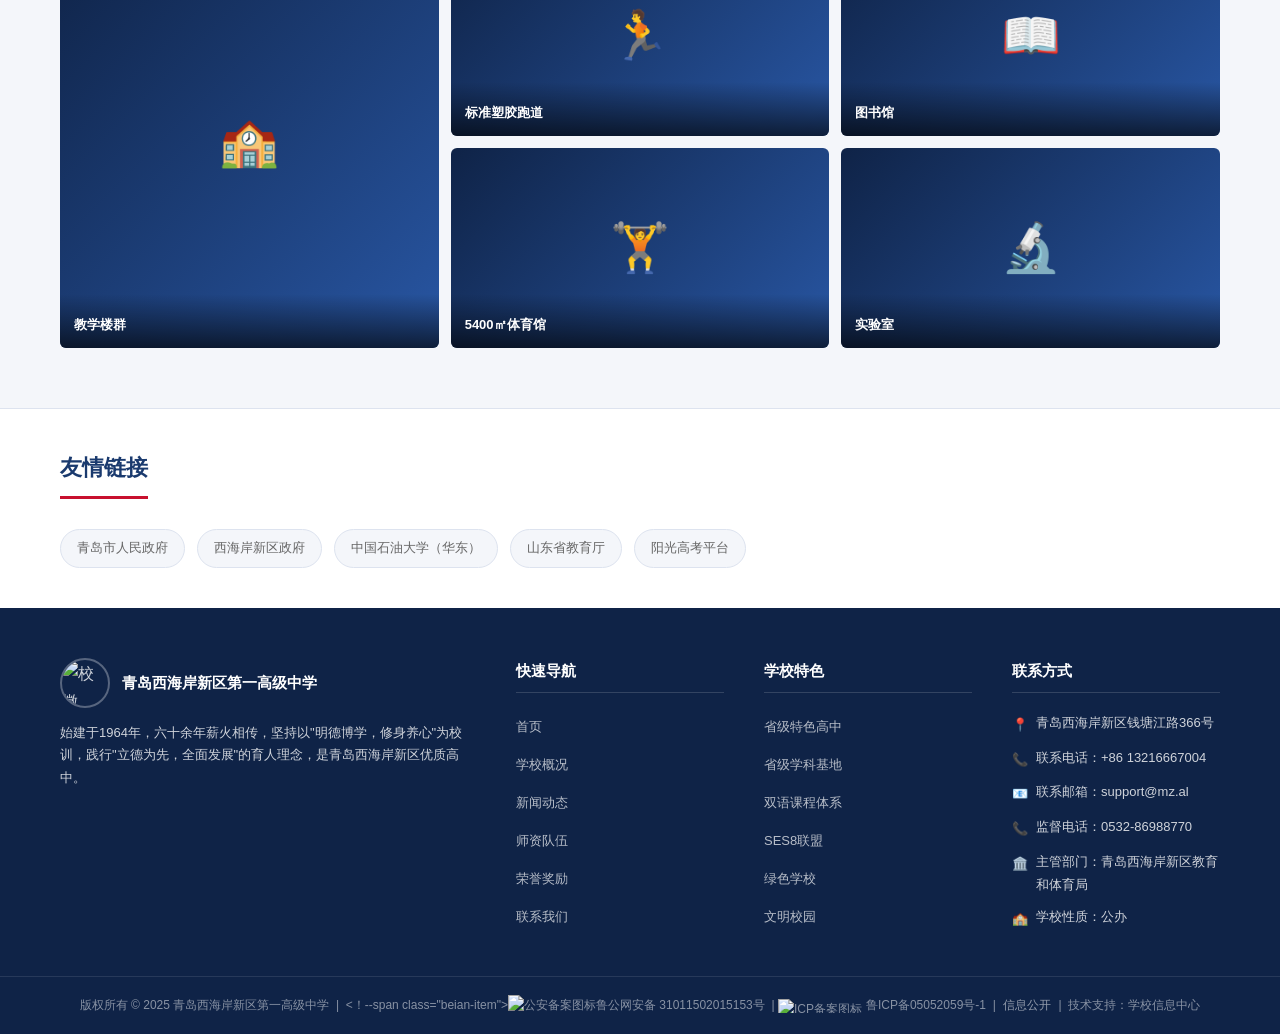
==== commit dcc25bba: "Update index.html" ====
--- a/index.html
+++ b/index.html
@@ -533,8 +533,8 @@
     <div class="footer-bottom">
       <div class="container">
         版权所有 &copy; 2025 青岛西海岸新区第一高级中学 &nbsp;|&nbsp;
-        <span class="beian-item"><img src="https://www.shmtu.edu.cn/_upload/article/images/5d/91/35c46ee341d1832b32672d8053eb/43211c09-e20a-4bf6-9680-b012e1d07170.png" alt="公安备案图标" />鲁公网安备 31011502015153号</span> &nbsp;|&nbsp;
-        <span class="beian-item"><img src="https://dcs.conac.cn/image/nis/blue.png" alt="ICP备案图标" />鲁ICP备05052059号-1</span> &nbsp;|&nbsp;
+        <！--span class="beian-item"><img src="https://www.shmtu.edu.cn/_upload/article/images/5d/91/35c46ee341d1832b32672d8053eb/43211c09-e20a-4bf6-9680-b012e1d07170.png" alt="公安备案图标" />鲁公网安备 31011502015153号</span> &nbsp;|&nbsp;
+        <span class="beian-item"><img src="https://dcs.conac.cn/image/nis/blue.png" alt="ICP备案图标" />鲁ICP备05052059号-1</span--> &nbsp;|&nbsp;
         <a href="contact.html">信息公开</a> &nbsp;|&nbsp;
         技术支持：学校信息中心
       </div>
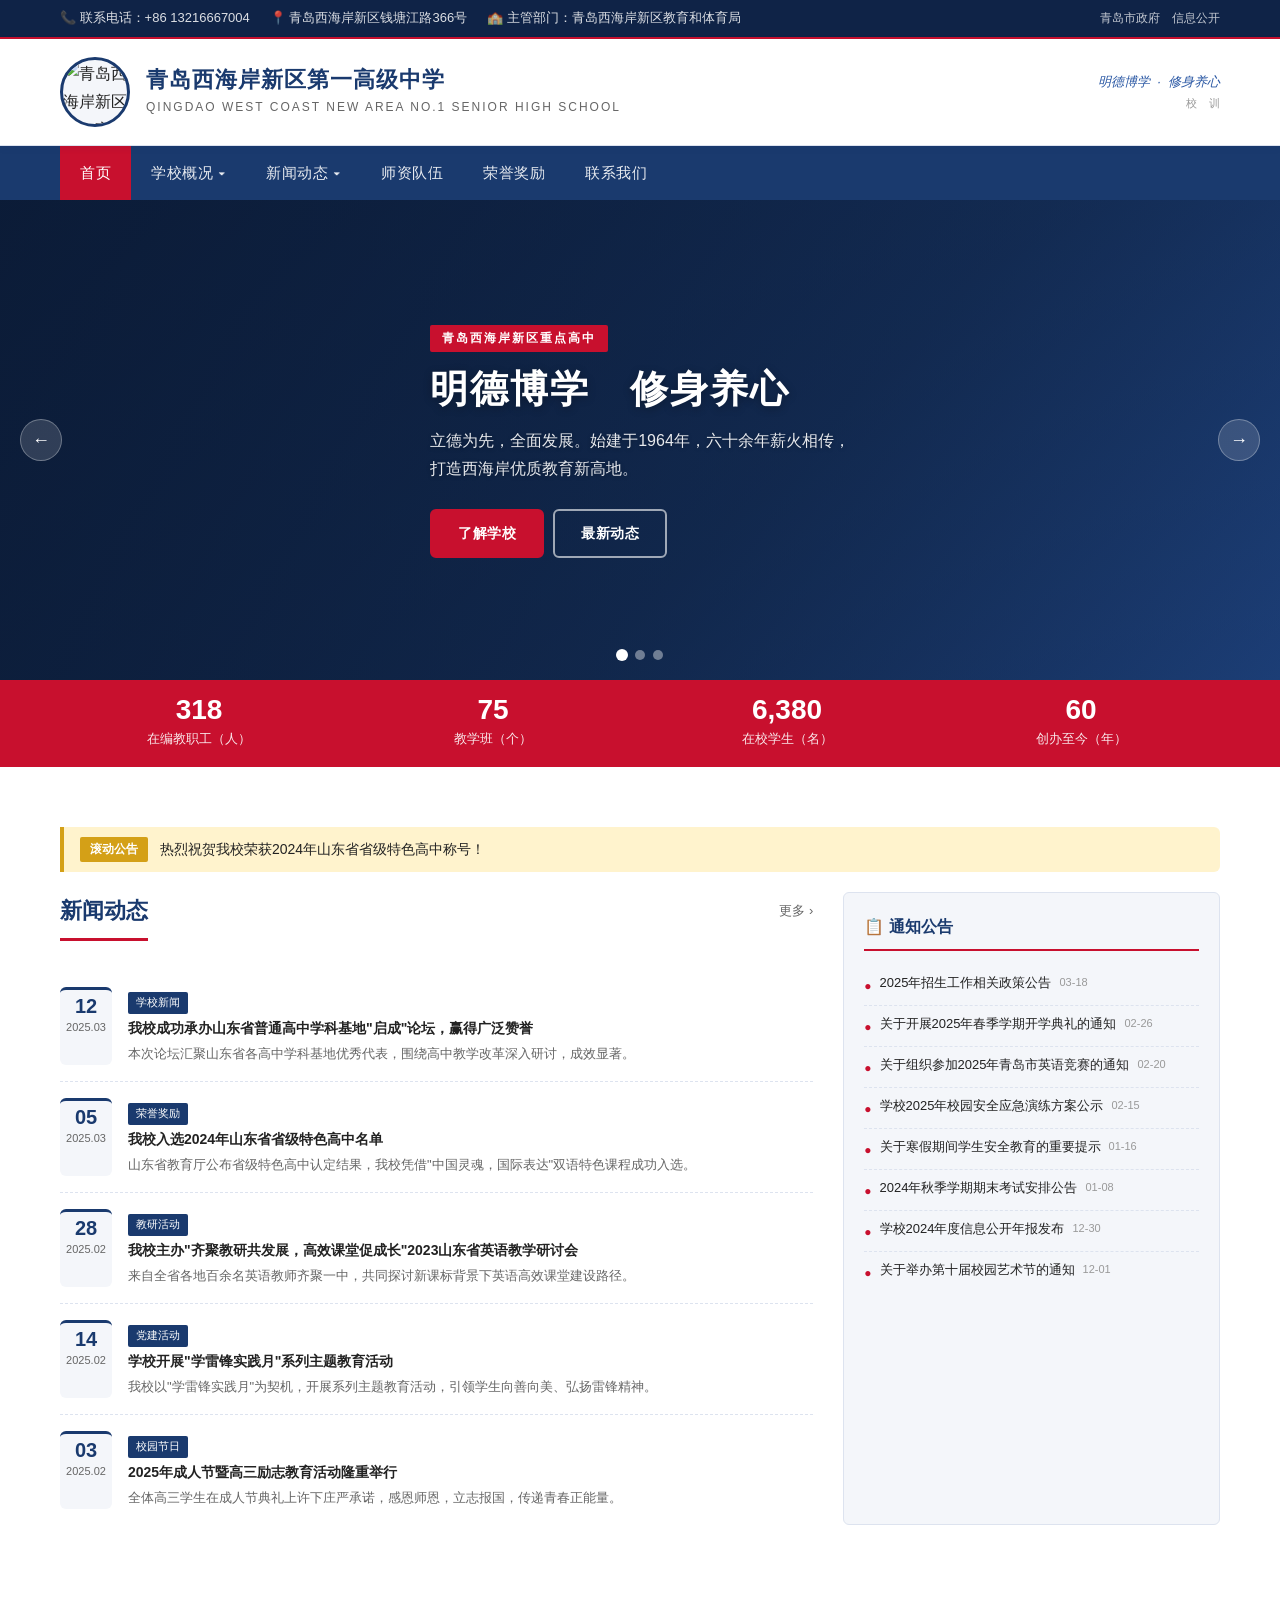
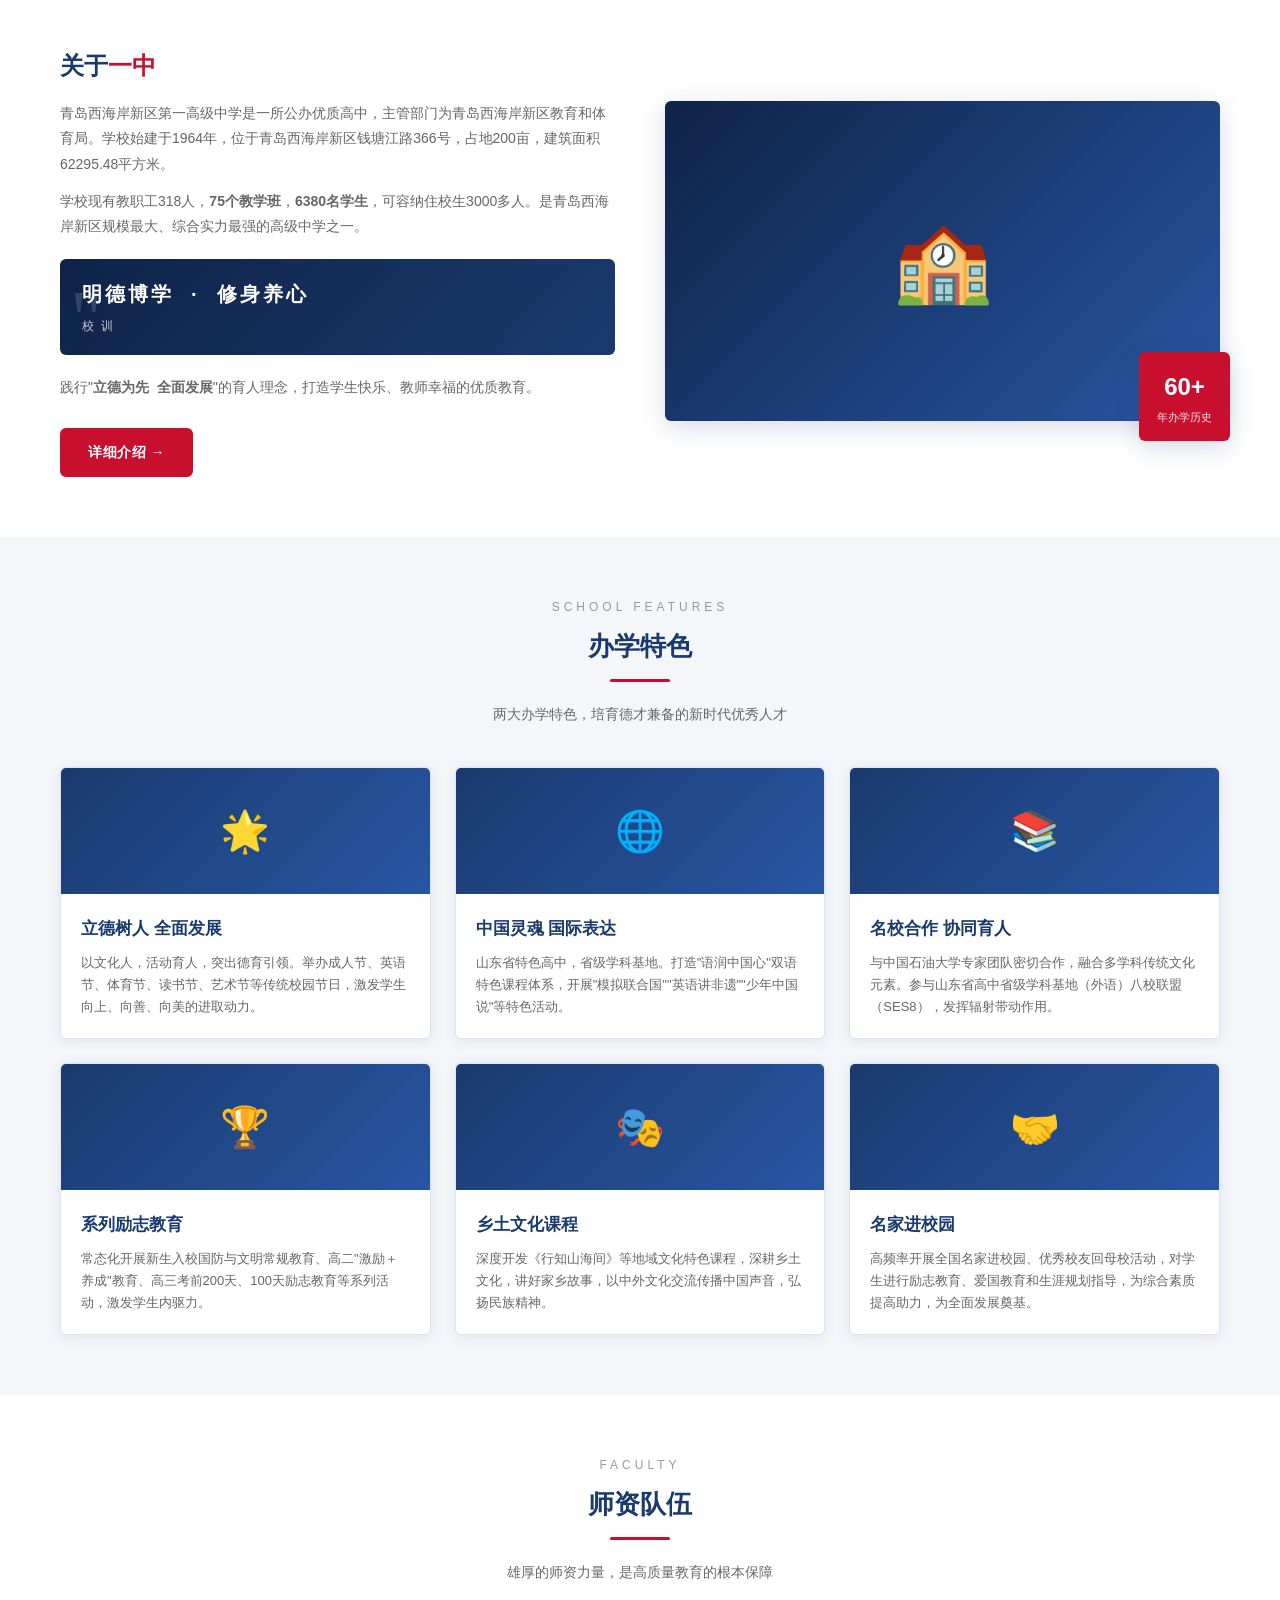
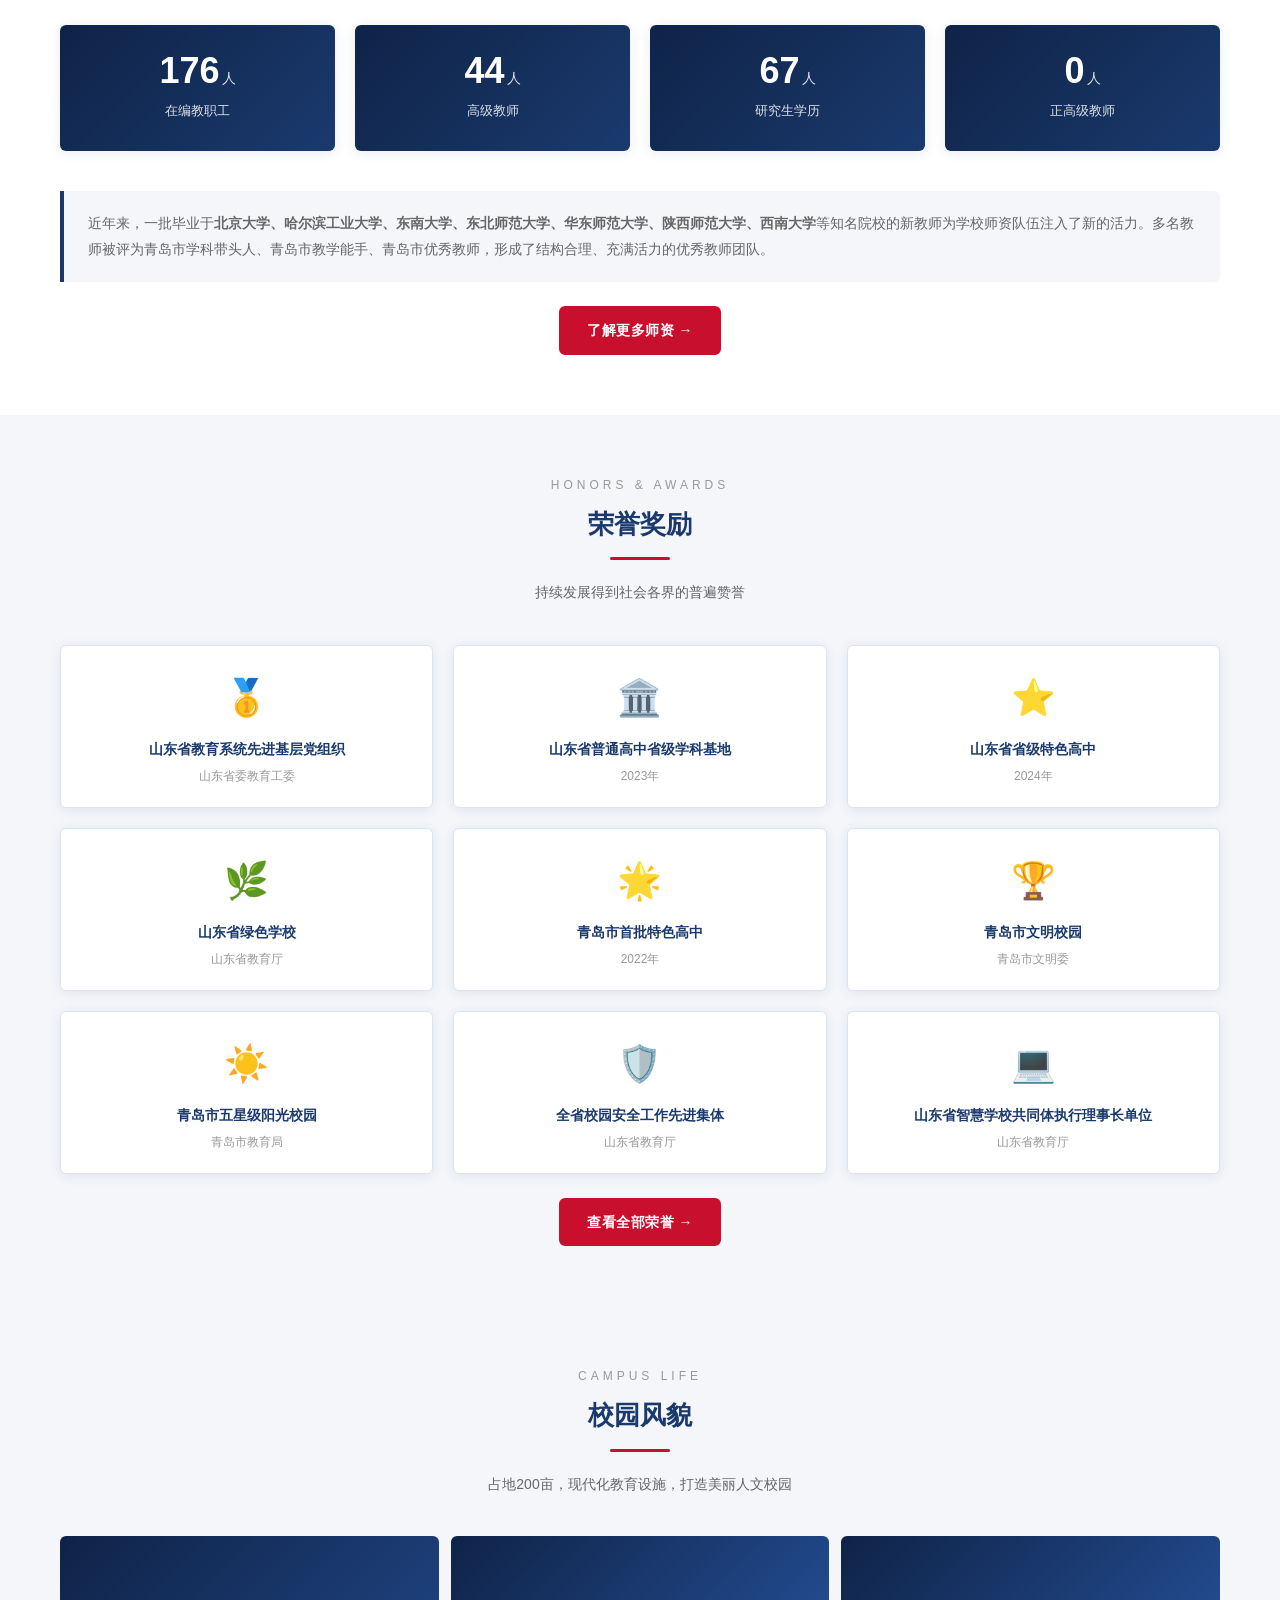
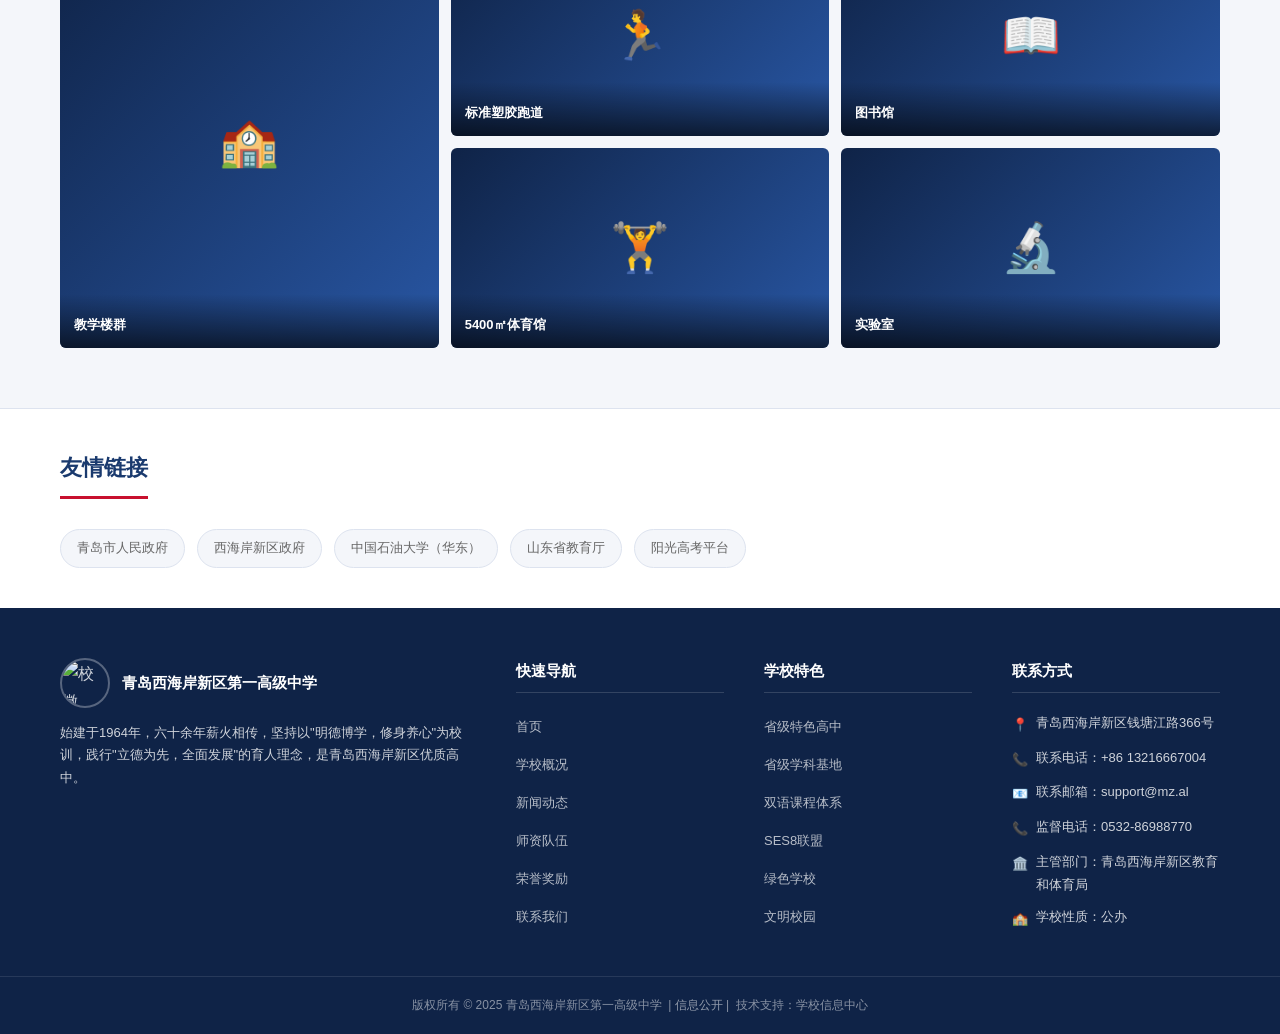
==== commit 35b7ef05: "Update index.html" ====
--- a/index.html
+++ b/index.html
@@ -533,8 +533,6 @@
     <div class="footer-bottom">
       <div class="container">
         版权所有 &copy; 2025 青岛西海岸新区第一高级中学 &nbsp;|&nbsp;
-        <！--span class="beian-item"><img src="https://www.shmtu.edu.cn/_upload/article/images/5d/91/35c46ee341d1832b32672d8053eb/43211c09-e20a-4bf6-9680-b012e1d07170.png" alt="公安备案图标" />鲁公网安备 31011502015153号</span> &nbsp;|&nbsp;
-        <span class="beian-item"><img src="https://dcs.conac.cn/image/nis/blue.png" alt="ICP备案图标" />鲁ICP备05052059号-1</span--> &nbsp;|&nbsp;
         <a href="contact.html">信息公开</a> &nbsp;|&nbsp;
         技术支持：学校信息中心
       </div>
